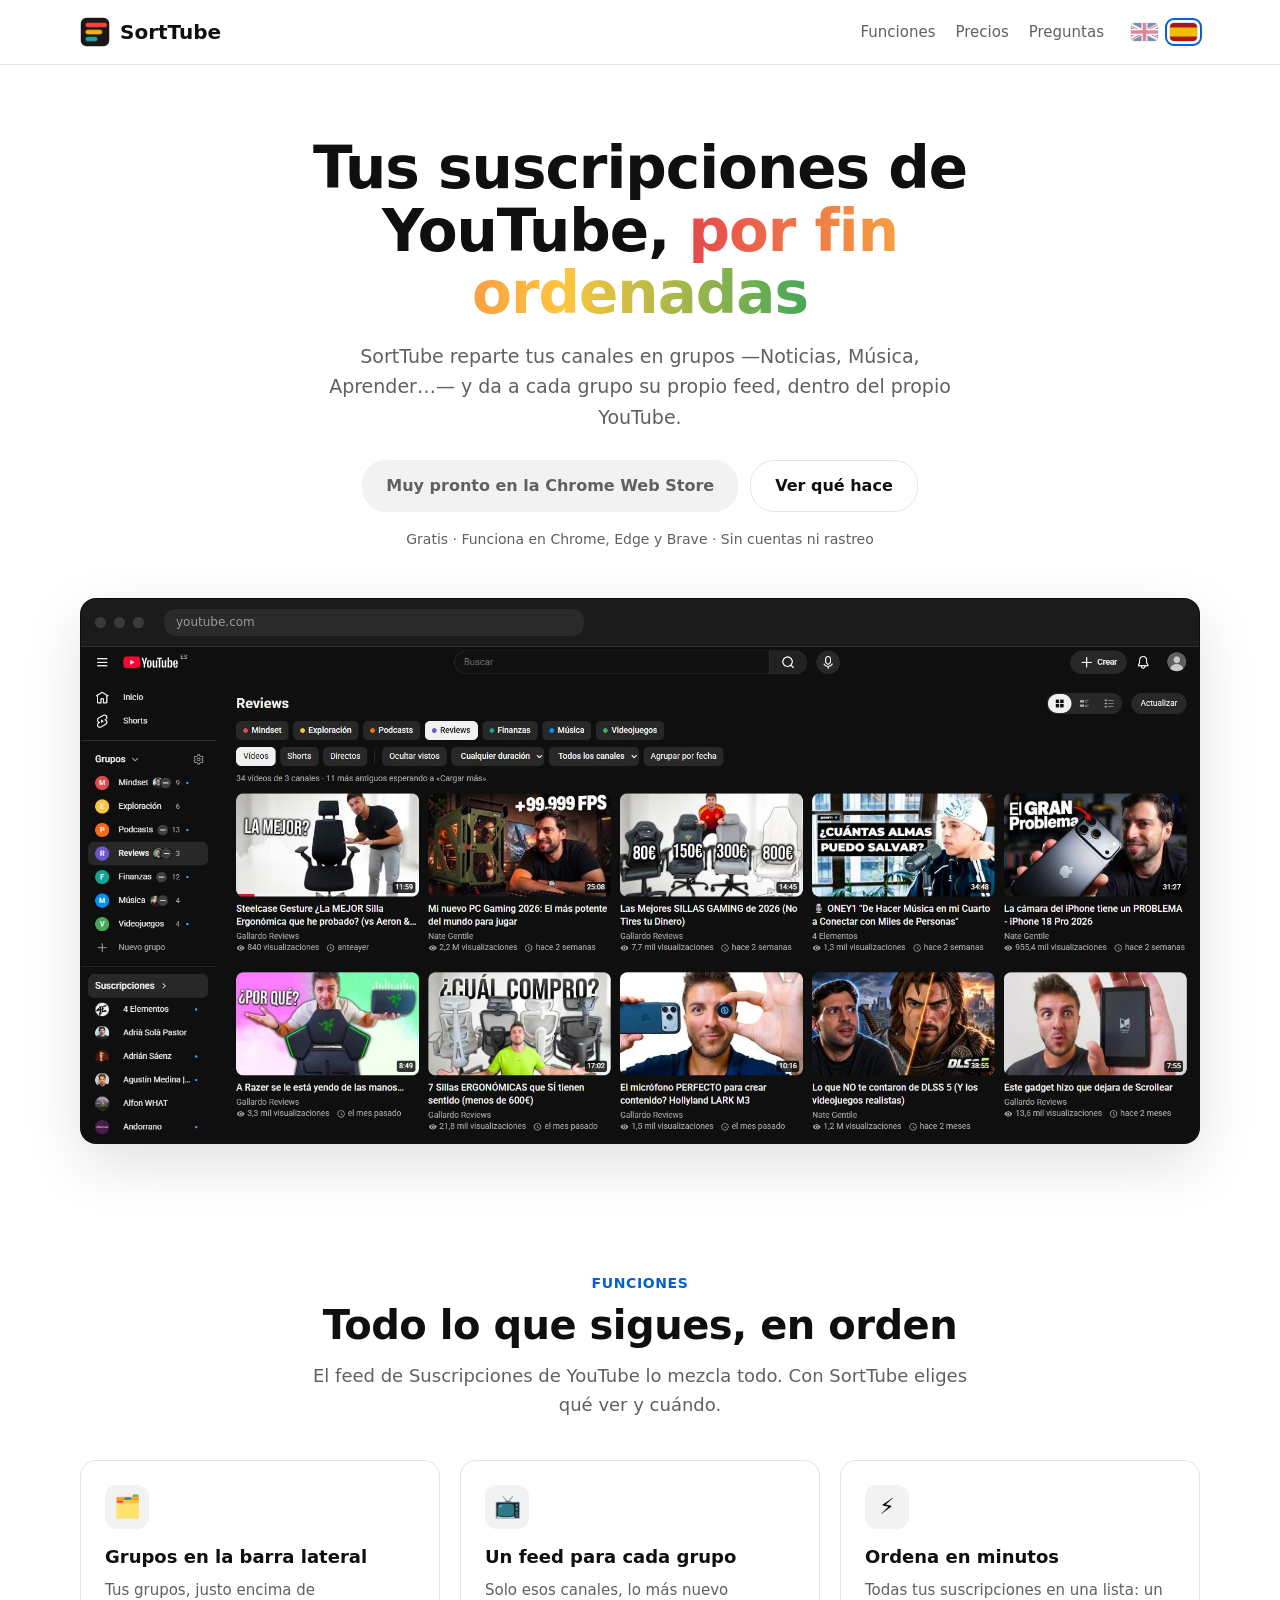
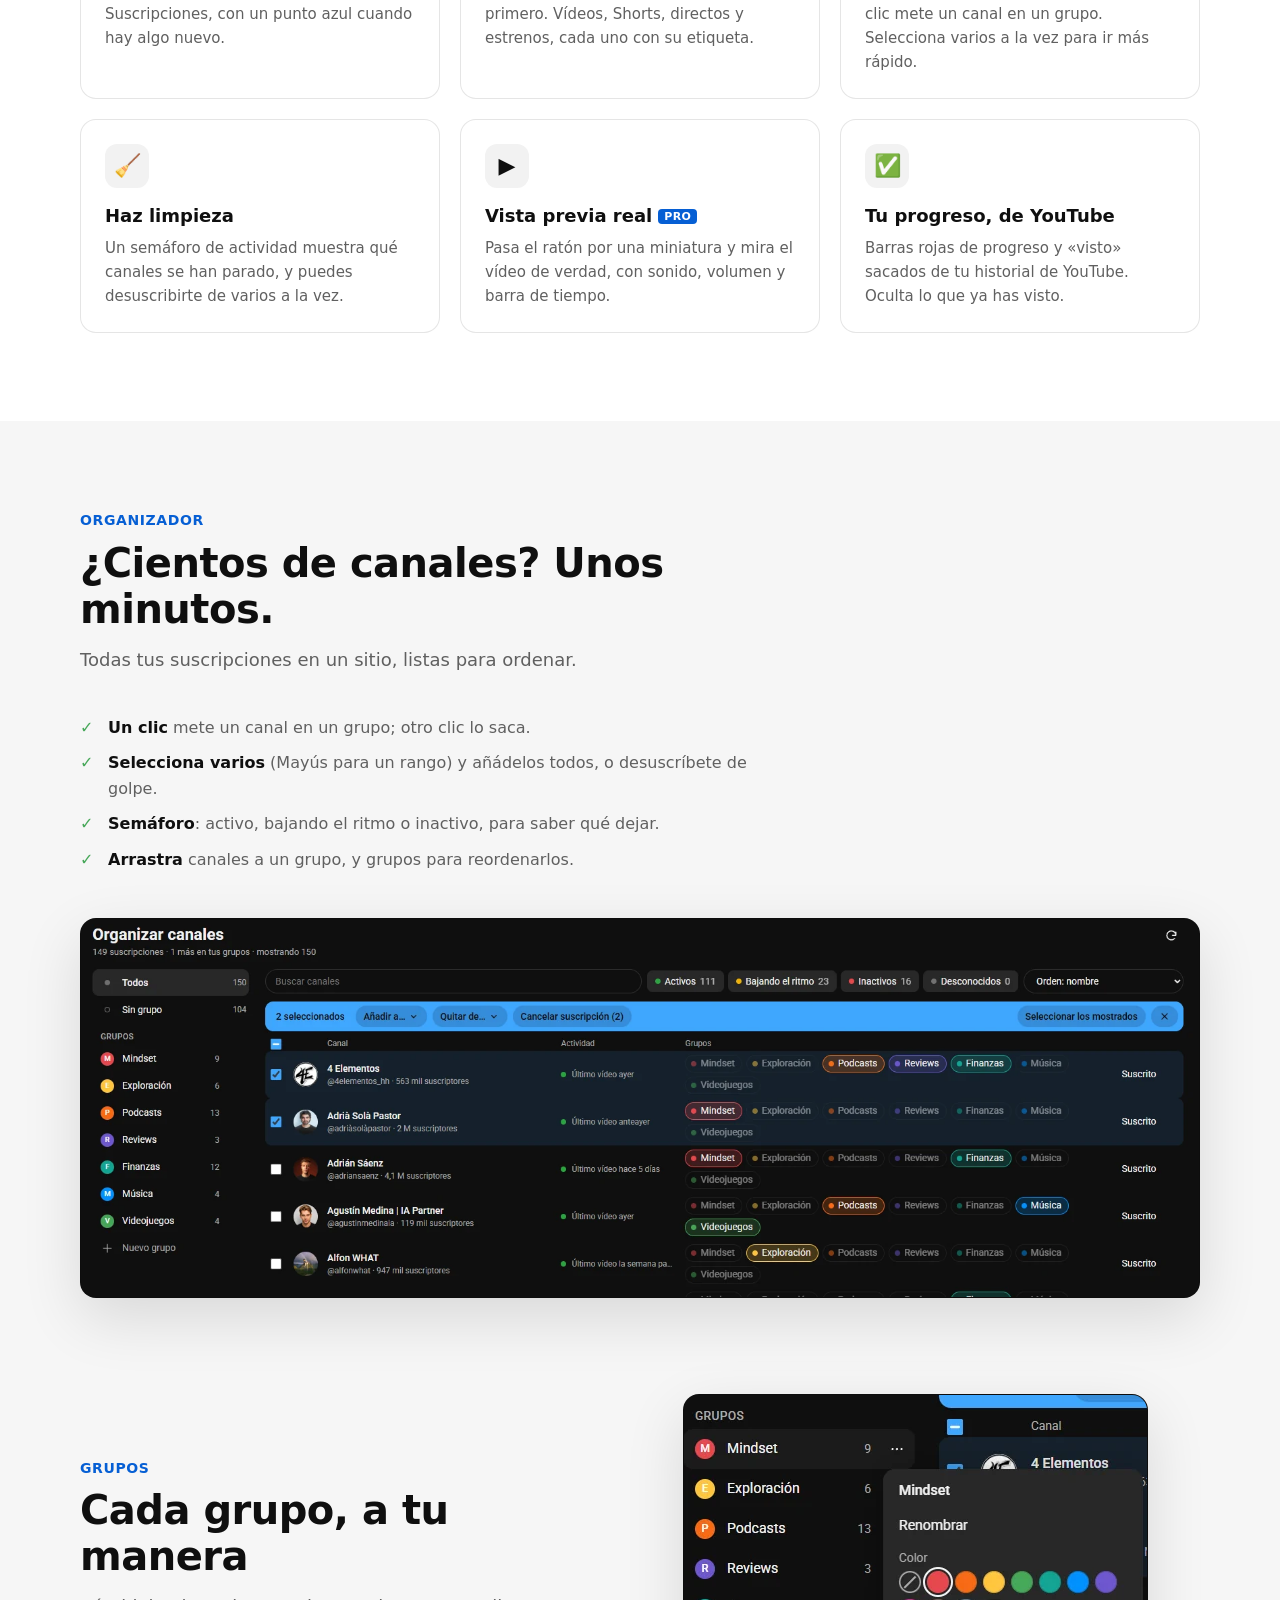
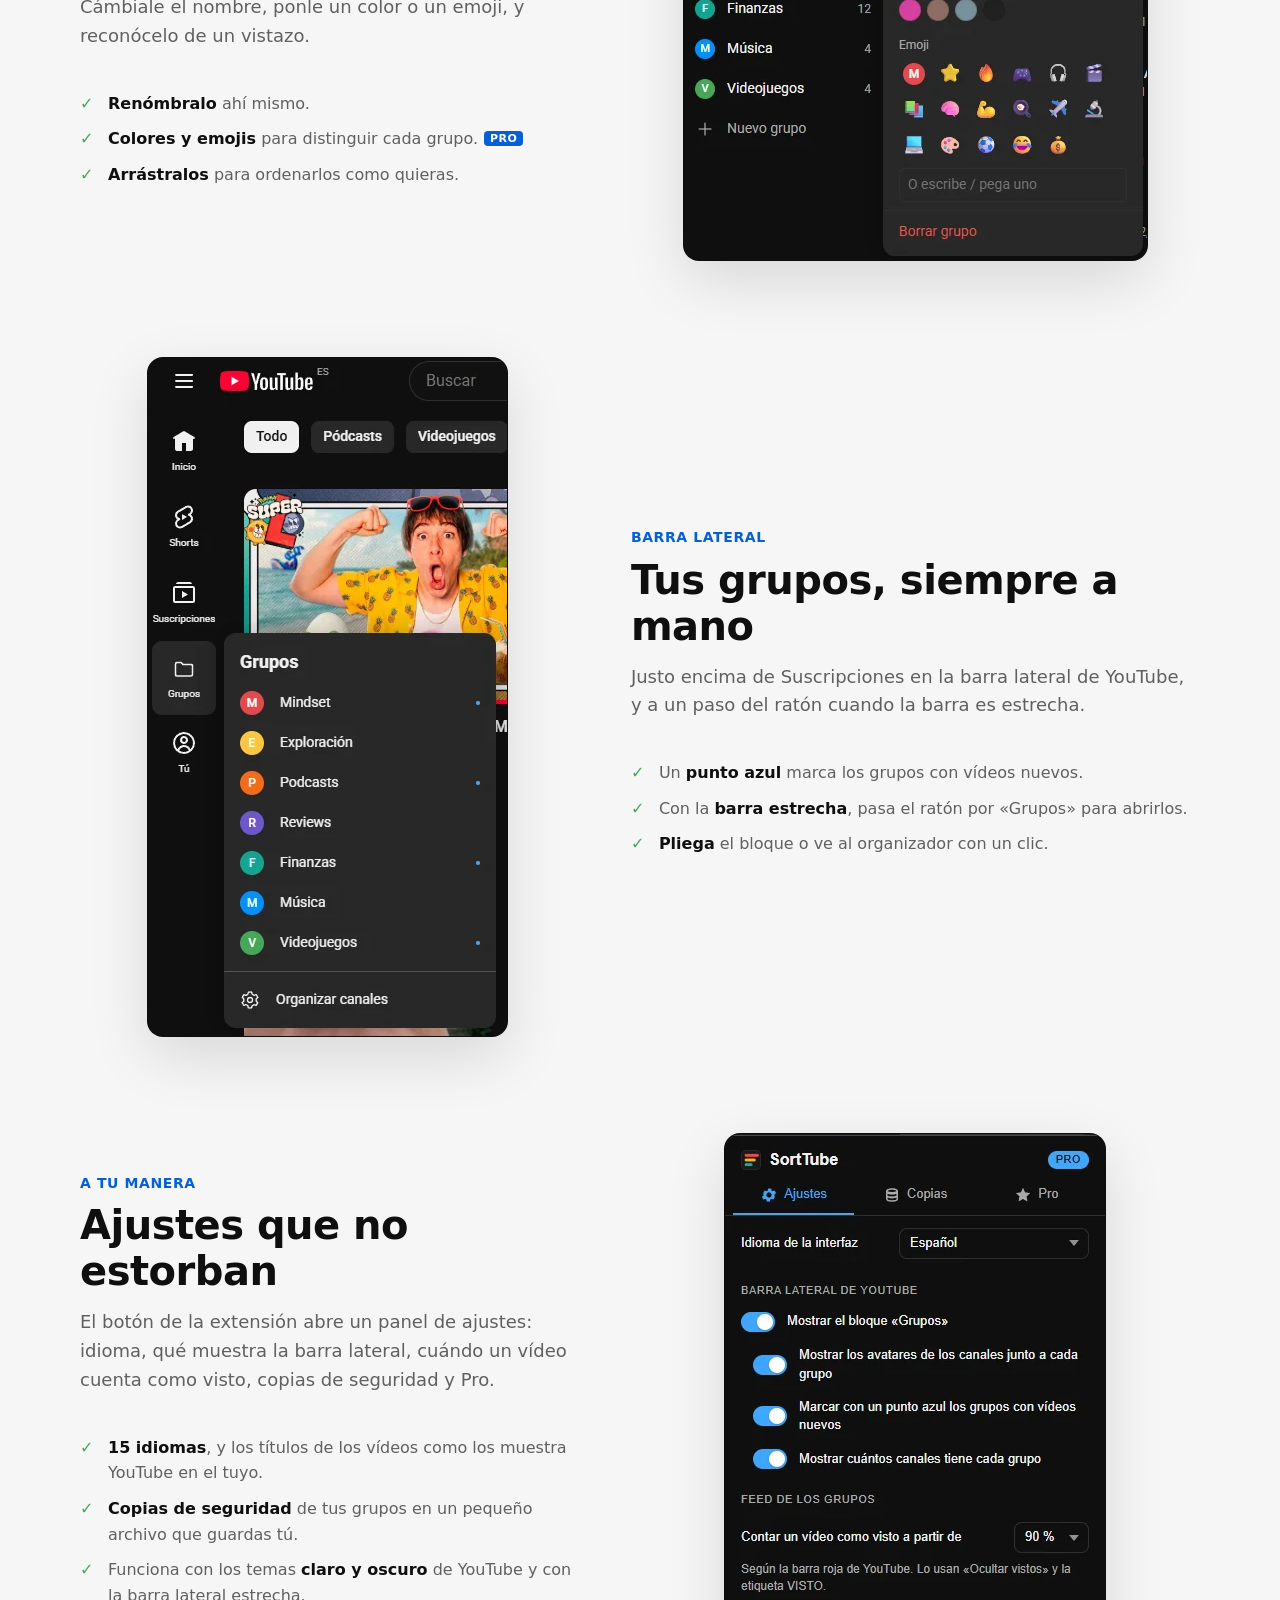
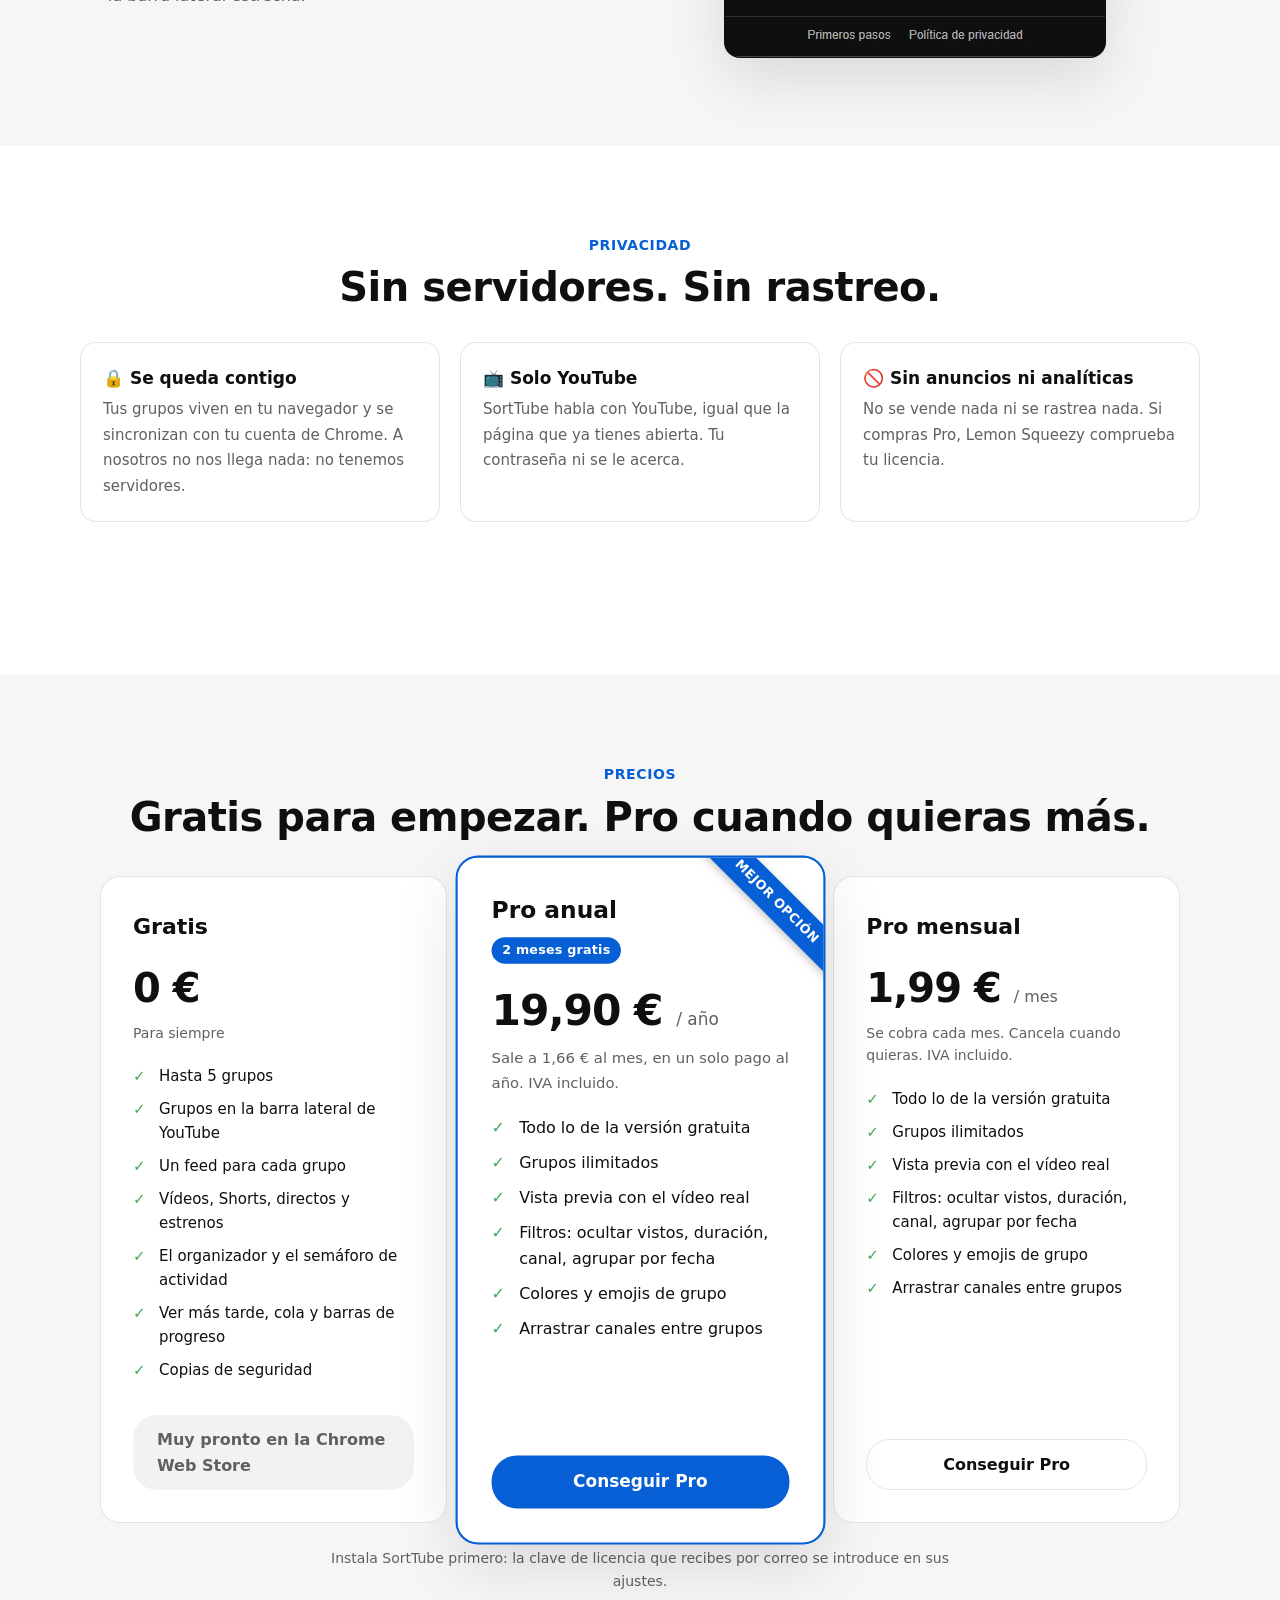
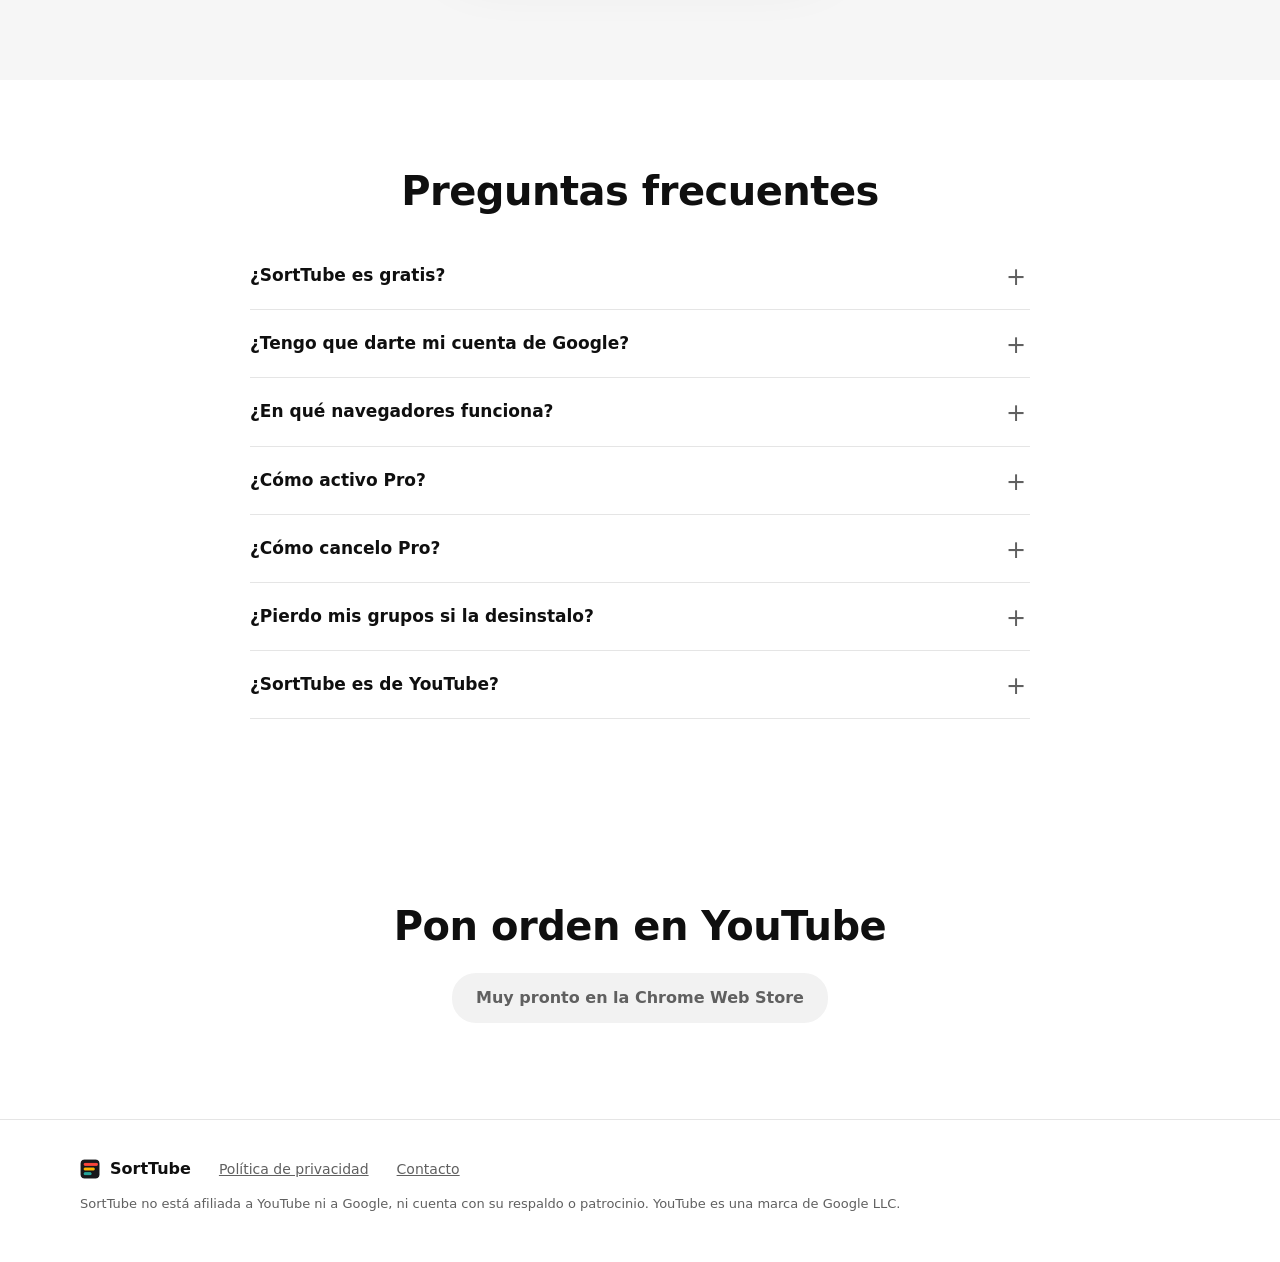
==== es/index.html @ 404946f7 "Add files via upload" ====
<!doctype html>
<html lang="es">
  <head>
    <meta charset="utf-8" />
    <meta name="viewport" content="width=device-width, initial-scale=1" />
    <title>SortTube — Organiza tus suscripciones de YouTube en grupos</title>
    <meta name="description" content="SortTube ordena tus suscripciones de YouTube en grupos (Noticias, Música, Aprender…) y da a cada grupo su propio feed, dentro del propio YouTube. Gratis, sin cuentas y sin rastreo." />
    <meta property="og:title" content="SortTube — Organiza tus suscripciones de YouTube en grupos" />
    <meta property="og:description" content="SortTube ordena tus suscripciones de YouTube en grupos (Noticias, Música, Aprender…) y da a cada grupo su propio feed, dentro del propio YouTube. Gratis, sin cuentas y sin rastreo." />
    <meta property="og:type" content="website" />
    <link rel="icon" href="../assets/icon-32.png" />
    <link rel="stylesheet" href="../assets/style.css" />
    <script>document.documentElement.classList.add("js");</script>
  </head>
  <body>
    <header class="top">
      <div class="wrap">
        <a class="brand" href="./"><img src="../assets/icon-128.png" alt="" width="30" height="30" /> SortTube</a>
        <nav>
          <a class="hide-sm" href="#features">Funciones</a>
          <a href="#pricing">Precios</a>
          <a class="hide-sm" href="#faq">Preguntas</a>
        </nav>
        <div class="langs">
          <a href="../" hreflang="en" lang="en" data-lang-choice="en" title="English" aria-label="English"><svg viewBox="0 0 60 30" preserveAspectRatio="xMidYMid slice" aria-hidden="true"><clipPath id="flag-uk"><path d="M30,15h30v15zv15h-30zh-30v-15zv-15h30z"/></clipPath><rect width="60" height="30" fill="#012169"/><path d="M0,0L60,30M60,0L0,30" stroke="#fff" stroke-width="6"/><path d="M0,0L60,30M60,0L0,30" clip-path="url(#flag-uk)" stroke="#c8102e" stroke-width="4"/><path d="M30,0v30M0,15h60" stroke="#fff" stroke-width="10"/><path d="M30,0v30M0,15h60" stroke="#c8102e" stroke-width="6"/></svg></a>
          <a href="./" hreflang="es" lang="es" data-lang-choice="es" title="Español" aria-label="Español" aria-current="page"><svg viewBox="0 0 3 2" aria-hidden="true"><rect width="3" height="2" fill="#aa151b"/><rect y="0.5" width="3" height="1" fill="#f1bf00"/></svg></a>
        </div>
      </div>
    </header>

    <main>
      <div class="hero">
        <div class="wrap">
          <h1>Tus suscripciones de YouTube, <em>por fin ordenadas</em></h1>
          <p class="lead">SortTube reparte tus canales en grupos —Noticias, Música, Aprender…— y da a cada grupo su propio feed, dentro del propio YouTube.</p>
          <div class="actions">
            <span class="btn soon">Muy pronto en la Chrome Web Store</span>
            <a class="btn ghost" href="#features">Ver qué hace</a>
          </div>
          <p class="small">Gratis · Funciona en Chrome, Edge y Brave · Sin cuentas ni rastreo</p>

          <figure class="shot shot-hero">
            <div class="shot-bar" aria-hidden="true"><i></i><i></i><i></i><span>youtube.com</span></div>
            <img src="../assets/shot-feed-es.webp" width="1902" height="843" alt="YouTube con SortTube: el bloque Grupos en la barra lateral y el feed de un grupo" />
          </figure>
        </div>
      </div>

      <section id="features">
        <div class="wrap">
          <div class="center">
            <p class="kicker">Funciones</p>
            <h2>Todo lo que sigues, en orden</h2>
            <p class="section-lead">El feed de Suscripciones de YouTube lo mezcla todo. Con SortTube eliges qué ver y cuándo.</p>
          </div>
          <div class="features">
            <div class="feature"><div class="ico">🗂️</div><h3>Grupos en la barra lateral</h3><p>Tus grupos, justo encima de Suscripciones, con un punto azul cuando hay algo nuevo.</p></div>
            <div class="feature"><div class="ico">📺</div><h3>Un feed para cada grupo</h3><p>Solo esos canales, lo más nuevo primero. Vídeos, Shorts, directos y estrenos, cada uno con su etiqueta.</p></div>
            <div class="feature"><div class="ico">⚡</div><h3>Ordena en minutos</h3><p>Todas tus suscripciones en una lista: un clic mete un canal en un grupo. Selecciona varios a la vez para ir más rápido.</p></div>
            <div class="feature"><div class="ico">🧹</div><h3>Haz limpieza</h3><p>Un semáforo de actividad muestra qué canales se han parado, y puedes desuscribirte de varios a la vez.</p></div>
            <div class="feature"><div class="ico">▶️</div><h3>Vista previa real<span class="tag-pro">PRO</span></h3><p>Pasa el ratón por una miniatura y mira el vídeo de verdad, con sonido, volumen y barra de tiempo.</p></div>
            <div class="feature"><div class="ico">✅</div><h3>Tu progreso, de YouTube</h3><p>Barras rojas de progreso y «visto» sacados de tu historial de YouTube. Oculta lo que ya has visto.</p></div>
          </div>
        </div>
      </section>

      <section class="soft">
        <div class="wrap">
          <div class="row stack">
            <div>
              <p class="kicker">Organizador</p>
              <h2>¿Cientos de canales? Unos minutos.</h2>
              <p class="section-lead">Todas tus suscripciones en un sitio, listas para ordenar.</p>
              <ul><li><strong>Un clic</strong> mete un canal en un grupo; otro clic lo saca.</li><li><strong>Selecciona varios</strong> (Mayús para un rango) y añádelos todos, o desuscríbete de golpe.</li><li><strong>Semáforo</strong>: activo, bajando el ritmo o inactivo, para saber qué dejar.</li><li><strong>Arrastra</strong> canales a un grupo, y grupos para reordenarlos.</li></ul>
            </div>
            <figure class="shot shot-wide">
              <img src="../assets/shot-organizer-es.webp" width="1657" height="559" alt="El organizador de SortTube: todas las suscripciones con sus grupos y su actividad" loading="lazy" />
            </figure>
          </div>

          <div class="row">
            <div>
              <p class="kicker">Grupos</p>
              <h2>Cada grupo, a tu manera</h2>
              <p class="section-lead">Cámbiale el nombre, ponle un color o un emoji, y reconócelo de un vistazo.</p>
              <ul><li><strong>Renómbralo</strong> ahí mismo.</li><li><strong>Colores y emojis</strong> para distinguir cada grupo.<span class="tag-pro">PRO</span></li><li><strong>Arrástralos</strong> para ordenarlos como quieras.</li></ul>
            </div>
            <figure class="shot shot-small">
              <img src="../assets/shot-edit_group-es.webp" width="463" height="465" alt="El menú de un grupo: renombrar, color, emoji y borrar" loading="lazy" />
            </figure>
          </div>

          <div class="row flip">
            <div>
              <p class="kicker">Barra lateral</p>
              <h2>Tus grupos, siempre a mano</h2>
              <p class="section-lead">Justo encima de Suscripciones en la barra lateral de YouTube, y a un paso del ratón cuando la barra es estrecha.</p>
              <ul><li>Un <strong>punto azul</strong> marca los grupos con vídeos nuevos.</li><li>Con la <strong>barra estrecha</strong>, pasa el ratón por «Grupos» para abrirlos.</li><li><strong>Pliega</strong> el bloque o ve al organizador con un clic.</li></ul>
            </div>
            <figure class="shot shot-small">
              <img src="../assets/shot-miniguide-es.webp" width="359" height="678" alt="La barra lateral estrecha de YouTube con el menú Grupos abierto" loading="lazy" />
            </figure>
          </div>

          <div class="row">
            <div>
              <p class="kicker">A tu manera</p>
              <h2>Ajustes que no estorban</h2>
              <p class="section-lead">El botón de la extensión abre un panel de ajustes: idioma, qué muestra la barra lateral, cuándo un vídeo cuenta como visto, copias de seguridad y Pro.</p>
              <ul><li><strong>15 idiomas</strong>, y los títulos de los vídeos como los muestra YouTube en el tuyo.</li><li><strong>Copias de seguridad</strong> de tus grupos en un pequeño archivo que guardas tú.</li><li>Funciona con los temas <strong>claro y oscuro</strong> de YouTube y con la barra lateral estrecha.</li></ul>
            </div>
            <figure class="shot shot-small">
              <img src="../assets/shot-popup-es.webp" width="380" height="523" alt="El popup de ajustes de SortTube" loading="lazy" />
            </figure>
          </div>
        </div>
      </section>

      <section>
        <div class="wrap">
          <div class="center">
            <p class="kicker">Privacidad</p>
            <h2>Sin servidores. Sin rastreo.</h2>
          </div>
          <div class="privacy-band" style="margin-top:32px">
            <div><b>🔒 Se queda contigo</b><span>Tus grupos viven en tu navegador y se sincronizan con tu cuenta de Chrome. A nosotros no nos llega nada: no tenemos servidores.</span></div>
            <div><b>📺 Solo YouTube</b><span>SortTube habla con YouTube, igual que la página que ya tienes abierta. Tu contraseña ni se le acerca.</span></div>
            <div><b>🚫 Sin anuncios ni analíticas</b><span>No se vende nada ni se rastrea nada. Si compras Pro, Lemon Squeezy comprueba tu licencia.</span></div>
          </div>
          <p class="center" style="margin-top:24px"><a href="../privacy/#es">Leer la política de privacidad</a></p>
        </div>
      </section>

      <section id="pricing" class="soft">
        <div class="wrap center">
          <p class="kicker">Precios</p>
          <h2>Gratis para empezar. Pro cuando quieras más.</h2>
          <div class="plans" style="margin-top:36px">
            <div class="plan">
              <h3>Gratis</h3>
              <div class="price">0 €</div>
              <p class="note">Para siempre</p>
              <ul><li>Hasta 5 grupos</li><li>Grupos en la barra lateral de YouTube</li><li>Un feed para cada grupo</li><li>Vídeos, Shorts, directos y estrenos</li><li>El organizador y el semáforo de actividad</li><li>Ver más tarde, cola y barras de progreso</li><li>Copias de seguridad</li></ul>
              <span class="btn soon">Muy pronto en la Chrome Web Store</span>
            </div>
            <div class="plan pro">
              <span class="ribbon">Mejor opción</span>
              <h3>Pro anual <span class="badge">2 meses gratis</span></h3>
              <div class="price">19,90 € <small>/ año</small></div>
              <p class="note">Sale a 1,66 € al mes, en un solo pago al año. IVA incluido.</p>
              <ul><li>Todo lo de la versión gratuita</li><li>Grupos ilimitados</li><li>Vista previa con el vídeo real</li><li>Filtros: ocultar vistos, duración, canal, agrupar por fecha</li><li>Colores y emojis de grupo</li><li>Arrastrar canales entre grupos</li></ul>
              <a class="btn primary" href="https://sorttube.lemonsqueezy.com/checkout/buy/bdb3d7be-37f2-46bf-bc23-933b9845b94e" target="_blank" rel="noopener">Conseguir Pro</a>
            </div>
            <div class="plan">
              <h3>Pro mensual</h3>
              <div class="price">1,99 € <small>/ mes</small></div>
              <p class="note">Se cobra cada mes. Cancela cuando quieras. IVA incluido.</p>
              <ul><li>Todo lo de la versión gratuita</li><li>Grupos ilimitados</li><li>Vista previa con el vídeo real</li><li>Filtros: ocultar vistos, duración, canal, agrupar por fecha</li><li>Colores y emojis de grupo</li><li>Arrastrar canales entre grupos</li></ul>
              <a class="btn ghost" href="https://sorttube.lemonsqueezy.com/checkout/buy/bdb3d7be-37f2-46bf-bc23-933b9845b94e" target="_blank" rel="noopener">Conseguir Pro</a>
            </div>
          </div>
          <p class="plans-after">Instala SortTube primero: la clave de licencia que recibes por correo se introduce en sus ajustes.</p>
        </div>
      </section>

      <section id="faq">
        <div class="wrap">
          <h2 class="center">Preguntas frecuentes</h2>
          <div class="faq" style="margin-top:28px">
            <details><summary>¿SortTube es gratis?</summary><p>Sí. La versión gratuita tiene todo lo necesario para ordenar y ver hasta 5 grupos. Pro es opcional.</p></details>
            <details><summary>¿Tengo que darte mi cuenta de Google?</summary><p>No. SortTube usa YouTube en tu propio navegador, con la sesión que ya tienes. Nunca ve tu contraseña y no tiene servidores propios.</p></details>
            <details><summary>¿En qué navegadores funciona?</summary><p>En Chrome y en los navegadores que instalan extensiones de la Chrome Web Store: Edge, Brave, Opera, Vivaldi…</p></details>
            <details><summary>¿Cómo activo Pro?</summary><p>Tras la compra recibes una clave de licencia por correo. Abre los ajustes de SortTube (su botón en la barra del navegador) → Pro → introduce la clave.</p></details>
            <details><summary>¿Cómo cancelo Pro?</summary><p>Desde el enlace de tu correo de compra, cuando quieras. Pro sigue activo hasta el final del periodo pagado y tus grupos se conservan.</p></details>
            <details><summary>¿Pierdo mis grupos si la desinstalo?</summary><p>Descarga antes una copia de seguridad (ajustes de SortTube → Copias) e impórtala después. Con la sincronización de Chrome, además, vuelven solos en tus otros ordenadores.</p></details>
            <details><summary>¿SortTube es de YouTube?</summary><p>No. SortTube es una extensión independiente, sin relación con YouTube ni con Google.</p></details>
          </div>
        </div>
      </section>

      <div class="final">
        <div class="wrap">
          <h2>Pon orden en YouTube</h2>
          <span class="btn soon">Muy pronto en la Chrome Web Store</span>
        </div>
      </div>
    </main>

    <footer>
      <div class="wrap">
        <a class="brand" href="./" style="font-size:16px"><img src="../assets/icon-32.png" alt="" width="20" height="20" /> SortTube</a>
        <a href="../privacy/#es">Política de privacidad</a>
        <a href="mailto:[CORREO DE CONTACTO]">Contacto</a>
        <span class="fine">SortTube no está afiliada a YouTube ni a Google, ni cuenta con su respaldo o patrocinio. YouTube es una marca de Google LLC.</span>
      </div>
    </footer>

    <script>
      // Remember a language chosen by hand, so the automatic choice on the
      // English page does not undo it.
      document.querySelectorAll("[data-lang-choice]").forEach(function (a) {
        a.addEventListener("click", function () {
          try { localStorage.setItem("sorttube-site-lang", a.dataset.langChoice); } catch (e) {}
        });
      });
      // Sections fade in as they come into view (style.css, "Appear on
      // scroll"); siblings one after another.
      (function () {
        var sel = ".hero h1, .hero .lead, .hero .actions, .hero .small, .shot-hero, section .center > *, " +
          ".feature, .row > *, .privacy-band > div, .plan, .plans-after, .faq details, .final .wrap > *";
        var items = document.querySelectorAll(sel);
        items.forEach(function (el) {
          var i = 0;
          for (var s = el.previousElementSibling; s; s = s.previousElementSibling) if (s.matches(sel)) i++;
          el.style.setProperty("--d", Math.min(i, 5) * 0.08 + "s");
        });
        if (!("IntersectionObserver" in window)) {
          items.forEach(function (el) { el.classList.add("in"); });
          return;
        }
        var io = new IntersectionObserver(function (entries) {
          entries.forEach(function (e) {
            if (e.isIntersecting) {
              e.target.classList.add("in");
              io.unobserve(e.target);
            }
          });
        }, { rootMargin: "0px 0px -8% 0px", threshold: 0.12 });
        items.forEach(function (el) { io.observe(el); });
      })();
      // The header gets a shadow once the page is scrolled.
      (function () {
        var top = document.querySelector(".top");
        var update = function () { top.classList.toggle("scrolled", window.scrollY > 8); };
        window.addEventListener("scroll", update, { passive: true });
        update();
      })();
    </script>
  </body>
</html>
---- assets/style.css ----
/* SortTube website. Dark by default (like YouTube at night); light when
   the system asks for it. Screenshots: promo/shots/ (see tools/make_site.py). */

:root {
  --bg: #0f0f0f;
  --bg-soft: #181818;
  --panel: #212121;
  --panel-2: #2a2a2a;
  --fg: #f1f1f1;
  --muted: #aaaaaa;
  --line: rgba(255, 255, 255, 0.12);
  --accent: #3ea6ff;
  --accent-fg: #0f0f0f;
  --red: #ff3d3d;
  --brand-1: #e5484d;
  --brand-2: #ffc53d;
  --brand-3: #46a758;
  --radius: 16px;
  --shadow: 0 20px 60px rgba(0, 0, 0, 0.45);
  color-scheme: dark;
}

@media (prefers-color-scheme: light) {
  :root {
    --bg: #ffffff;
    --bg-soft: #f6f6f6;
    --panel: #ffffff;
    --panel-2: #f2f2f2;
    --fg: #0f0f0f;
    --muted: #606060;
    --line: rgba(0, 0, 0, 0.1);
    --accent: #065fd4;
    --accent-fg: #ffffff;
    --shadow: 0 20px 60px rgba(0, 0, 0, 0.12);
    color-scheme: light;
  }
}

* {
  box-sizing: border-box;
}

html {
  scroll-behavior: smooth;
}

body {
  margin: 0;
  background: var(--bg);
  color: var(--fg);
  font: 16px/1.6 "Roboto", system-ui, -apple-system, "Segoe UI", Arial, sans-serif;
  -webkit-font-smoothing: antialiased;
}

a {
  color: var(--accent);
}

img {
  max-width: 100%;
}

.wrap {
  width: min(1120px, 100% - 32px);
  margin: 0 auto;
}

/* ---------------------------------------------------------------- header */

.top {
  position: sticky;
  top: 0;
  z-index: 10;
  border-bottom: 1px solid var(--line);
  background: color-mix(in srgb, var(--bg) 85%, transparent);
  backdrop-filter: blur(12px);
}

.top {
  transition: box-shadow 0.25s;
}

.top.scrolled {
  box-shadow: 0 6px 24px rgba(0, 0, 0, 0.25);
}

.top .wrap {
  display: flex;
  align-items: center;
  gap: 24px;
  height: 64px;
}

.brand {
  display: flex;
  align-items: center;
  gap: 10px;
  color: var(--fg);
  font-size: 20px;
  font-weight: 700;
  text-decoration: none;
}

.brand img {
  border-radius: 22%;
}

.top nav {
  display: flex;
  gap: 20px;
  margin-left: auto;
}

.top nav a {
  color: var(--muted);
  font-size: 15px;
  text-decoration: none;
}

.top nav a:hover {
  color: var(--fg);
}

.langs {
  display: flex;
  gap: 6px;
}

.langs a {
  display: block;
  padding: 3px;
  border-radius: 7px;
  opacity: 0.5;
  transition: opacity 0.15s;
}

.langs a:hover,
.langs a:focus-visible {
  opacity: 1;
}

.langs a[aria-current] {
  opacity: 1;
  box-shadow: 0 0 0 2px var(--accent);
}

.langs svg {
  display: block;
  width: 27px;
  height: 18px;
  border-radius: 4px;
  box-shadow: 0 0 0 1px var(--line);
}

/* --------------------------------------------------------------- buttons */

.btn {
  display: inline-flex;
  align-items: center;
  gap: 10px;
  padding: 12px 24px;
  border-radius: 24px;
  font-weight: 600;
  text-decoration: none;
  transition: transform 0.12s, filter 0.12s;
}

.btn:hover {
  filter: brightness(1.08);
  transform: translateY(-1px);
}

.btn.primary {
  background: var(--accent);
  color: var(--accent-fg);
}

.btn.ghost {
  border: 1px solid var(--line);
  color: var(--fg);
}

.btn.soon {
  background: var(--panel-2);
  color: var(--muted);
  cursor: default;
  transform: none;
  filter: none;
}

/* ------------------------------------------------------------------ hero */

.hero {
  padding: 72px 0 40px;
  text-align: center;
}

.hero h1 {
  max-width: 820px;
  margin: 0 auto 16px;
  font-size: clamp(34px, 5.5vw, 58px);
  line-height: 1.08;
  letter-spacing: -1px;
}

.hero h1 em {
  font-style: normal;
  background: linear-gradient(90deg, var(--brand-1), var(--brand-2) 55%, var(--brand-3));
  -webkit-background-clip: text;
  background-clip: text;
  color: transparent;
}

.hero .lead {
  max-width: 640px;
  margin: 0 auto 28px;
  color: var(--muted);
  font-size: 19px;
}

.hero .actions {
  display: flex;
  flex-wrap: wrap;
  justify-content: center;
  gap: 12px;
}

.hero .small {
  margin-top: 16px;
  color: var(--muted);
  font-size: 14px;
}

/* ----------------------------------------------------------- screenshots */

.shot {
  overflow: hidden;
  margin: 0;
  border: 1px solid var(--line);
  border-radius: var(--radius);
  background: #0f0f0f;
  box-shadow: var(--shadow);
}

.shot img {
  display: block;
  width: 100%;
  height: auto;
}

.shot-hero {
  margin: 48px auto 0;
}

.shot-bar {
  display: flex;
  align-items: center;
  gap: 8px;
  padding: 10px 14px;
  border-bottom: 1px solid rgba(255, 255, 255, 0.08);
  background: #1b1b1b;
}

.shot-bar i {
  width: 11px;
  height: 11px;
  border-radius: 50%;
  background: #3a3a3a;
}

.shot-bar span {
  flex: 1;
  max-width: 420px;
  margin-left: 12px;
  padding: 4px 12px;
  border-radius: 12px;
  background: #2a2a2a;
  color: #9a9a9a;
  font-size: 12px;
  text-align: left;
}

/* Popups and menus: at most their real size (set by the width attribute). */
.shot-small {
  width: fit-content;
  max-width: 100%;
  margin: 0 auto;
}

.shot-small img {
  width: auto;
  max-width: 100%;
}

/* --------------------------------------------------------------- sections */

section {
  padding: 88px 0;
  scroll-margin-top: 64px; /* the sticky header */
}

section.soft {
  background: var(--bg-soft);
}

.kicker {
  margin: 0 0 8px;
  color: var(--accent);
  font-size: 14px;
  font-weight: 600;
  letter-spacing: 0.6px;
  text-transform: uppercase;
}

h2 {
  margin: 0 0 14px;
  font-size: clamp(28px, 3.6vw, 40px);
  line-height: 1.15;
  letter-spacing: -0.5px;
}

.section-lead {
  max-width: 660px;
  margin: 0 0 40px;
  color: var(--muted);
  font-size: 18px;
}

.center {
  text-align: center;
}

.center .section-lead {
  margin-right: auto;
  margin-left: auto;
}

/* features grid */

.features {
  display: grid;
  grid-template-columns: repeat(3, minmax(0, 1fr));
  gap: 20px;
}

.feature {
  padding: 24px;
  border: 1px solid var(--line);
  border-radius: var(--radius);
  background: var(--panel);
}

.feature .ico {
  display: grid;
  place-items: center;
  width: 44px;
  height: 44px;
  margin-bottom: 14px;
  border-radius: 12px;
  background: var(--panel-2);
  font-size: 22px;
}

.feature h3 {
  margin: 0 0 6px;
  font-size: 18px;
}

.feature p {
  margin: 0;
  color: var(--muted);
  font-size: 15px;
}

.tag-pro {
  margin-left: 6px;
  padding: 1px 6px;
  border-radius: 4px;
  background: var(--accent);
  color: var(--accent-fg);
  font-size: 11px;
  font-weight: 700;
  letter-spacing: 0.4px;
  vertical-align: 2px;
}

/* showcase rows: text + screenshot */

.row {
  display: grid;
  grid-template-columns: minmax(0, 1fr) minmax(0, 1.15fr);
  gap: 56px;
  align-items: center;
}

.row.stack {
  grid-template-columns: minmax(0, 1fr);
  gap: 36px;
}

.row.stack > :first-child {
  max-width: 720px;
}

.row + .row {
  margin-top: 96px;
}

.row.flip > :first-child {
  order: 2;
}

.row ul {
  margin: 18px 0 0;
  padding: 0;
  list-style: none;
}

.row li {
  position: relative;
  margin-bottom: 10px;
  padding-left: 28px;
  color: var(--muted);
}

.row li::before {
  content: "✓";
  position: absolute;
  left: 0;
  color: var(--brand-3);
  font-weight: 700;
}

.row li strong {
  color: var(--fg);
}

/* ---------------------------------------------------------- privacy band */

.privacy-band {
  display: grid;
  grid-template-columns: repeat(3, minmax(0, 1fr));
  gap: 20px;
}

.privacy-band div {
  padding: 22px;
  border-radius: var(--radius);
  background: var(--panel);
  border: 1px solid var(--line);
}

.privacy-band b {
  display: block;
  margin-bottom: 4px;
  font-size: 17px;
}

.privacy-band span {
  color: var(--muted);
  font-size: 15px;
}

/* ---------------------------------------------------------------- pricing */

.plans {
  display: grid;
  grid-template-columns: repeat(3, minmax(0, 1fr));
  gap: 20px;
  max-width: 1080px;
  margin: 0 auto;
}

.plans-after {
  max-width: 620px;
  margin: 24px auto 0;
  color: var(--muted);
  font-size: 14px;
}

.plan {
  display: flex;
  flex-direction: column;
  padding: 32px;
  border: 1px solid var(--line);
  border-radius: 20px;
  background: var(--panel);
  text-align: left;
}

.plan.pro {
  position: relative;
  overflow: hidden;
  border-color: var(--accent);
  box-shadow: 0 0 0 1px var(--accent), var(--shadow);
}

/* Diagonal ribbon across the top right corner. */
.plan .ribbon {
  position: absolute;
  top: 26px;
  right: -46px;
  width: 180px;
  padding: 6px 0;
  background: var(--accent);
  color: var(--accent-fg);
  box-shadow: 0 2px 8px rgba(0, 0, 0, 0.25);
  font-size: 12px;
  font-weight: 700;
  letter-spacing: 0.4px;
  text-align: center;
  text-transform: uppercase;
  transform: rotate(45deg);
}

.plan.pro h3 {
  padding-right: 64px;
}

/* The yearly plan stands out: a bit bigger than the others (side by side). */
.plan.pro {
  z-index: 1;
  scale: 1.06;
}

.plan h3 {
  display: flex;
  flex-wrap: wrap;
  align-items: center;
  gap: 8px 10px;
  margin: 0;
  font-size: 22px;
}

.plan .badge {
  padding: 3px 10px;
  border-radius: 999px;
  background: var(--accent);
  color: var(--accent-fg);
  font-size: 12px;
  font-weight: 700;
  letter-spacing: 0.2px;
}

.plan .price {
  margin: 12px 0 2px;
  font-size: 40px;
  font-weight: 700;
  letter-spacing: -1px;
}

.plan .price small {
  color: var(--muted);
  font-size: 16px;
  font-weight: 500;
  letter-spacing: 0;
}

.plan .note {
  margin: 0 0 20px;
  color: var(--muted);
  font-size: 14px;
}

.plan ul {
  flex: 1;
  margin: 0 0 24px;
  padding: 0;
  list-style: none;
}

.plan li {
  position: relative;
  margin-bottom: 9px;
  padding-left: 26px;
  font-size: 15px;
}

.plan li::before {
  content: "✓";
  position: absolute;
  left: 0;
  color: var(--brand-3);
  font-weight: 700;
}

.plan .btn {
  justify-content: center;
}

/* -------------------------------------------------------------------- FAQ */

.faq {
  max-width: 780px;
  margin: 0 auto;
}

.faq details {
  border-bottom: 1px solid var(--line);
}

.faq summary {
  position: relative;
  padding: 20px 36px 20px 0;
  font-size: 17px;
  font-weight: 600;
  list-style: none;
  cursor: pointer;
}

.faq summary::-webkit-details-marker {
  display: none;
}

.faq summary::after {
  content: "+";
  position: absolute;
  top: 16px;
  right: 4px;
  color: var(--muted);
  font-size: 24px;
  font-weight: 400;
}

.faq details[open] summary::after {
  content: "–";
}

.faq details p {
  margin: -6px 0 20px;
  color: var(--muted);
}

/* --------------------------------------------------------------- final CTA */

.final {
  padding: 96px 0;
  text-align: center;
}

.final h2 {
  margin-bottom: 24px;
}

/* ----------------------------------------------------------------- footer */

footer {
  padding: 36px 0 48px;
  border-top: 1px solid var(--line);
  color: var(--muted);
  font-size: 14px;
}

footer .wrap {
  display: flex;
  flex-wrap: wrap;
  gap: 12px 28px;
  align-items: center;
}

footer a {
  color: var(--muted);
}

footer .fine {
  flex-basis: 100%;
  font-size: 13px;
}

/* -------------------------------------------------------- hover on cards */

.feature,
.privacy-band div,
.plan,
.shot {
  transition: scale 0.25s ease, box-shadow 0.25s ease, border-color 0.25s ease;
}

@media (hover: hover) {
  .feature:hover,
  .privacy-band div:hover,
  .plan:hover {
    scale: 1.03;
    border-color: color-mix(in srgb, var(--accent) 45%, var(--line));
    box-shadow: var(--shadow);
  }

  /* Screenshots: a slight zoom (less for the big ones). */
  .shot:hover {
    scale: 1.02;
    box-shadow: 0 28px 80px rgba(0, 0, 0, 0.5);
  }

  .shot-small:hover {
    scale: 1.04;
  }

  .plan.pro:hover {
    scale: 1.08;
    border-color: var(--accent);
    box-shadow: 0 0 0 1px var(--accent), var(--shadow);
  }
}

/* ------------------------------------------------------- appear on scroll */
/* Only with scripts (the "js" class, set in <head>): the script below the
   page marks each block "in" when it comes into view; --d staggers
   siblings. "translate" and "scale" are separate properties, so the hover
   above keeps working. */

.js :is(.hero h1, .hero .lead, .hero .actions, .hero .small, .shot-hero, section .center > *,
  .feature, .row > *, .privacy-band > div, .plan, .plans-after, .faq details, .final .wrap > *) {
  transition: opacity 0.7s ease var(--d, 0s), translate 0.7s cubic-bezier(0.2, 0.7, 0.2, 1) var(--d, 0s),
    scale 0.25s ease, box-shadow 0.25s ease, border-color 0.25s ease;
}

.js :is(.hero h1, .hero .lead, .hero .actions, .hero .small, .shot-hero, section .center > *,
  .feature, .row > *, .privacy-band > div, .plan, .plans-after, .faq details, .final .wrap > *):not(.in) {
  opacity: 0;
  translate: 0 28px;
}

@media (prefers-reduced-motion: reduce) {
  .js :is(.hero h1, .hero .lead, .hero .actions, .hero .small, .shot-hero, section .center > *,
    .feature, .row > *, .privacy-band > div, .plan, .plans-after, .faq details, .final .wrap > *):not(.in) {
    opacity: 1;
    translate: none;
  }

  * {
    transition: none !important;
  }
}

/* ------------------------------------------------------------- responsive */

@media (max-width: 920px) {
  .features,
  .privacy-band {
    grid-template-columns: repeat(2, minmax(0, 1fr));
  }

  .row,
  .row.flip {
    grid-template-columns: minmax(0, 1fr);
    gap: 32px;
  }

  .row.flip > :first-child {
    order: 0;
  }

  .plans {
    grid-template-columns: minmax(0, 1fr);
    max-width: 480px;
  }

  .plan.pro,
  .plan.pro:hover {
    scale: 1;
  }
}

@media (max-width: 640px) {
  .top nav a.hide-sm {
    display: none;
  }

  .hero {
    padding-top: 48px;
  }

  .features,
  .privacy-band {
    grid-template-columns: minmax(0, 1fr);
  }


  section {
    padding: 64px 0;
  }
}
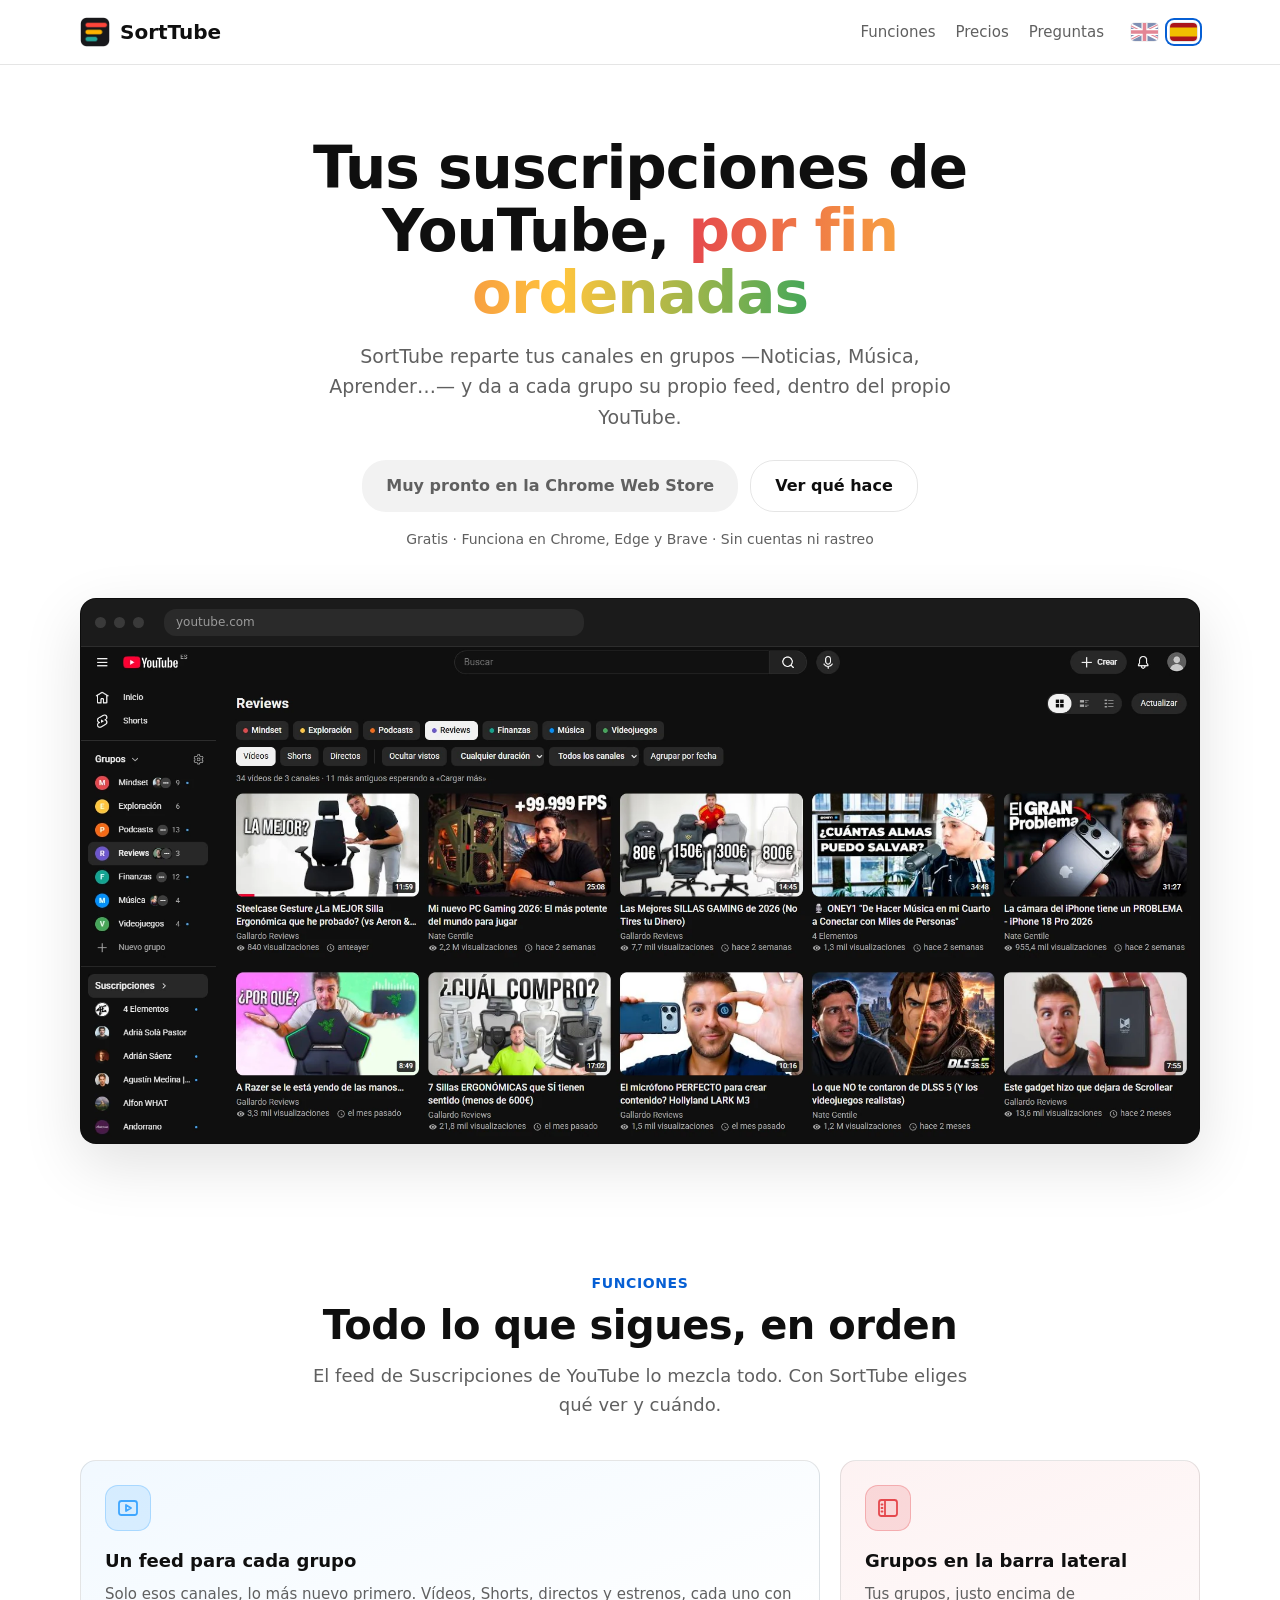
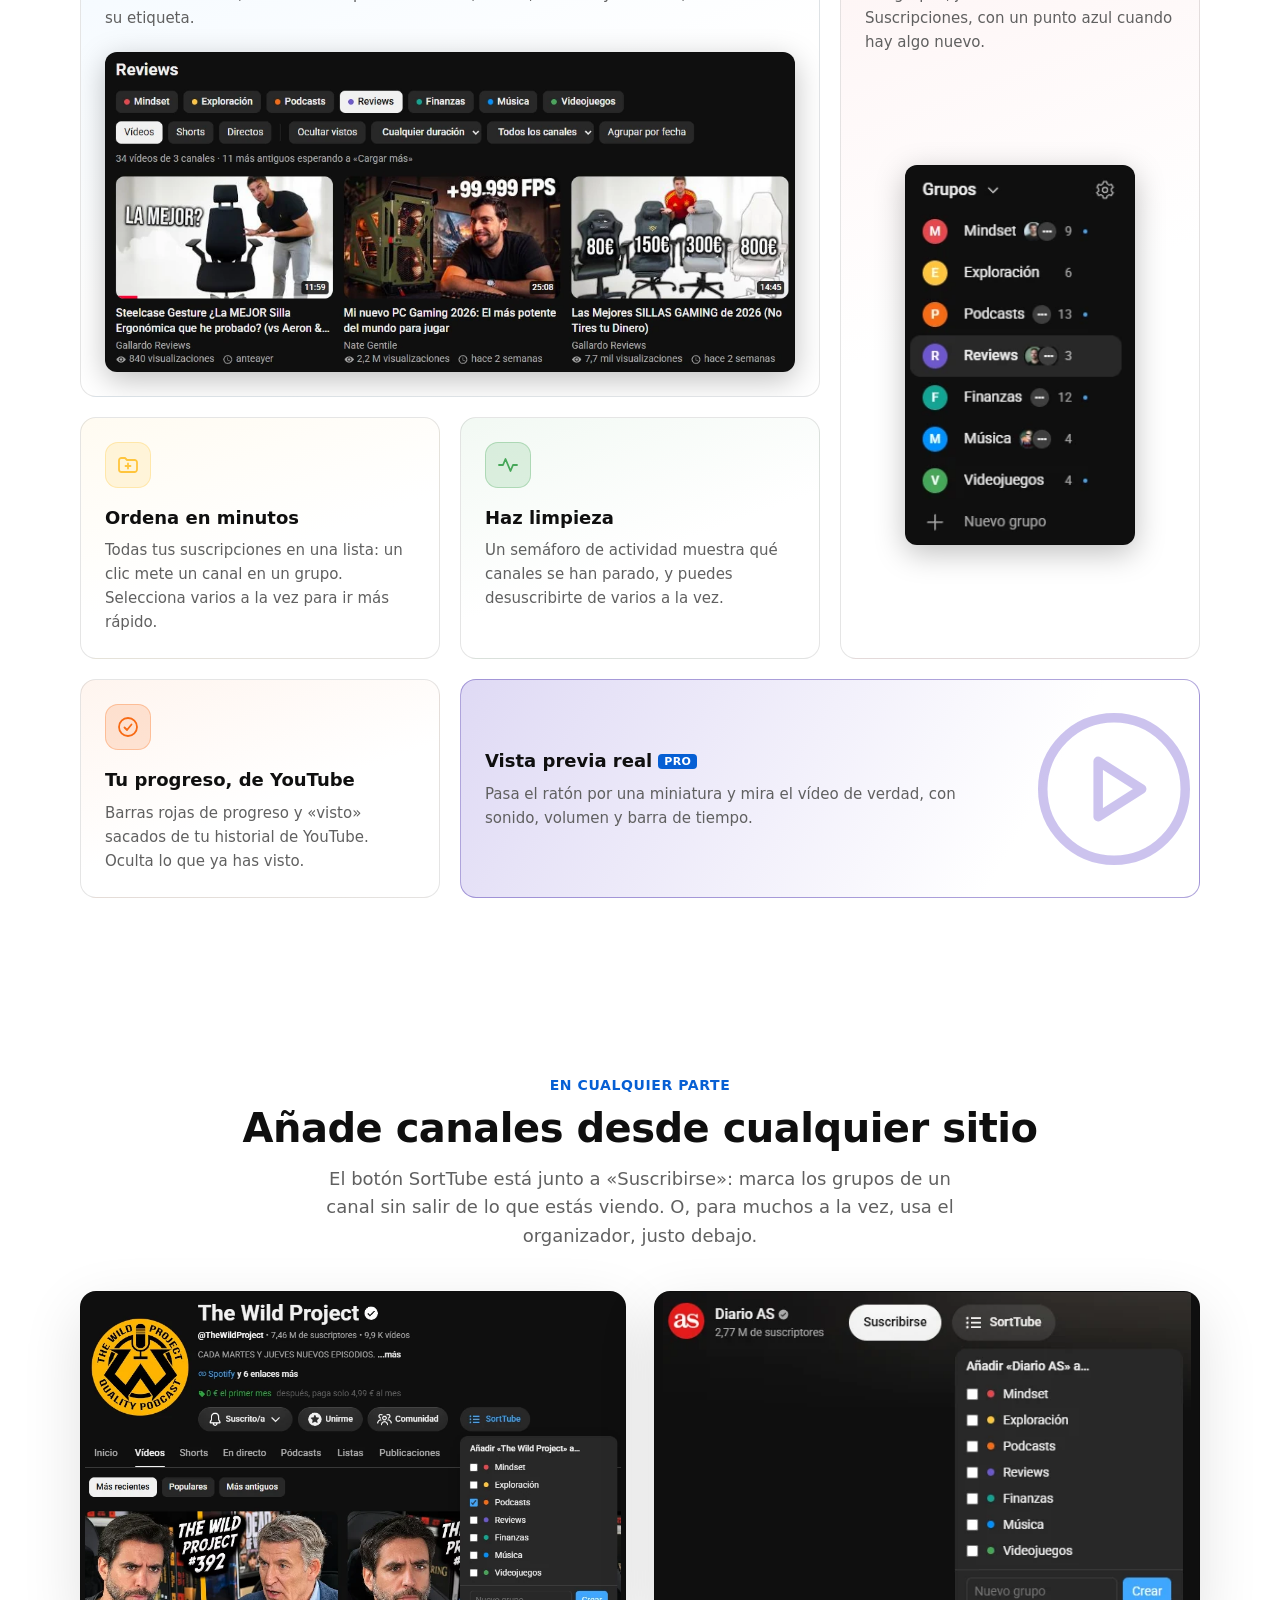
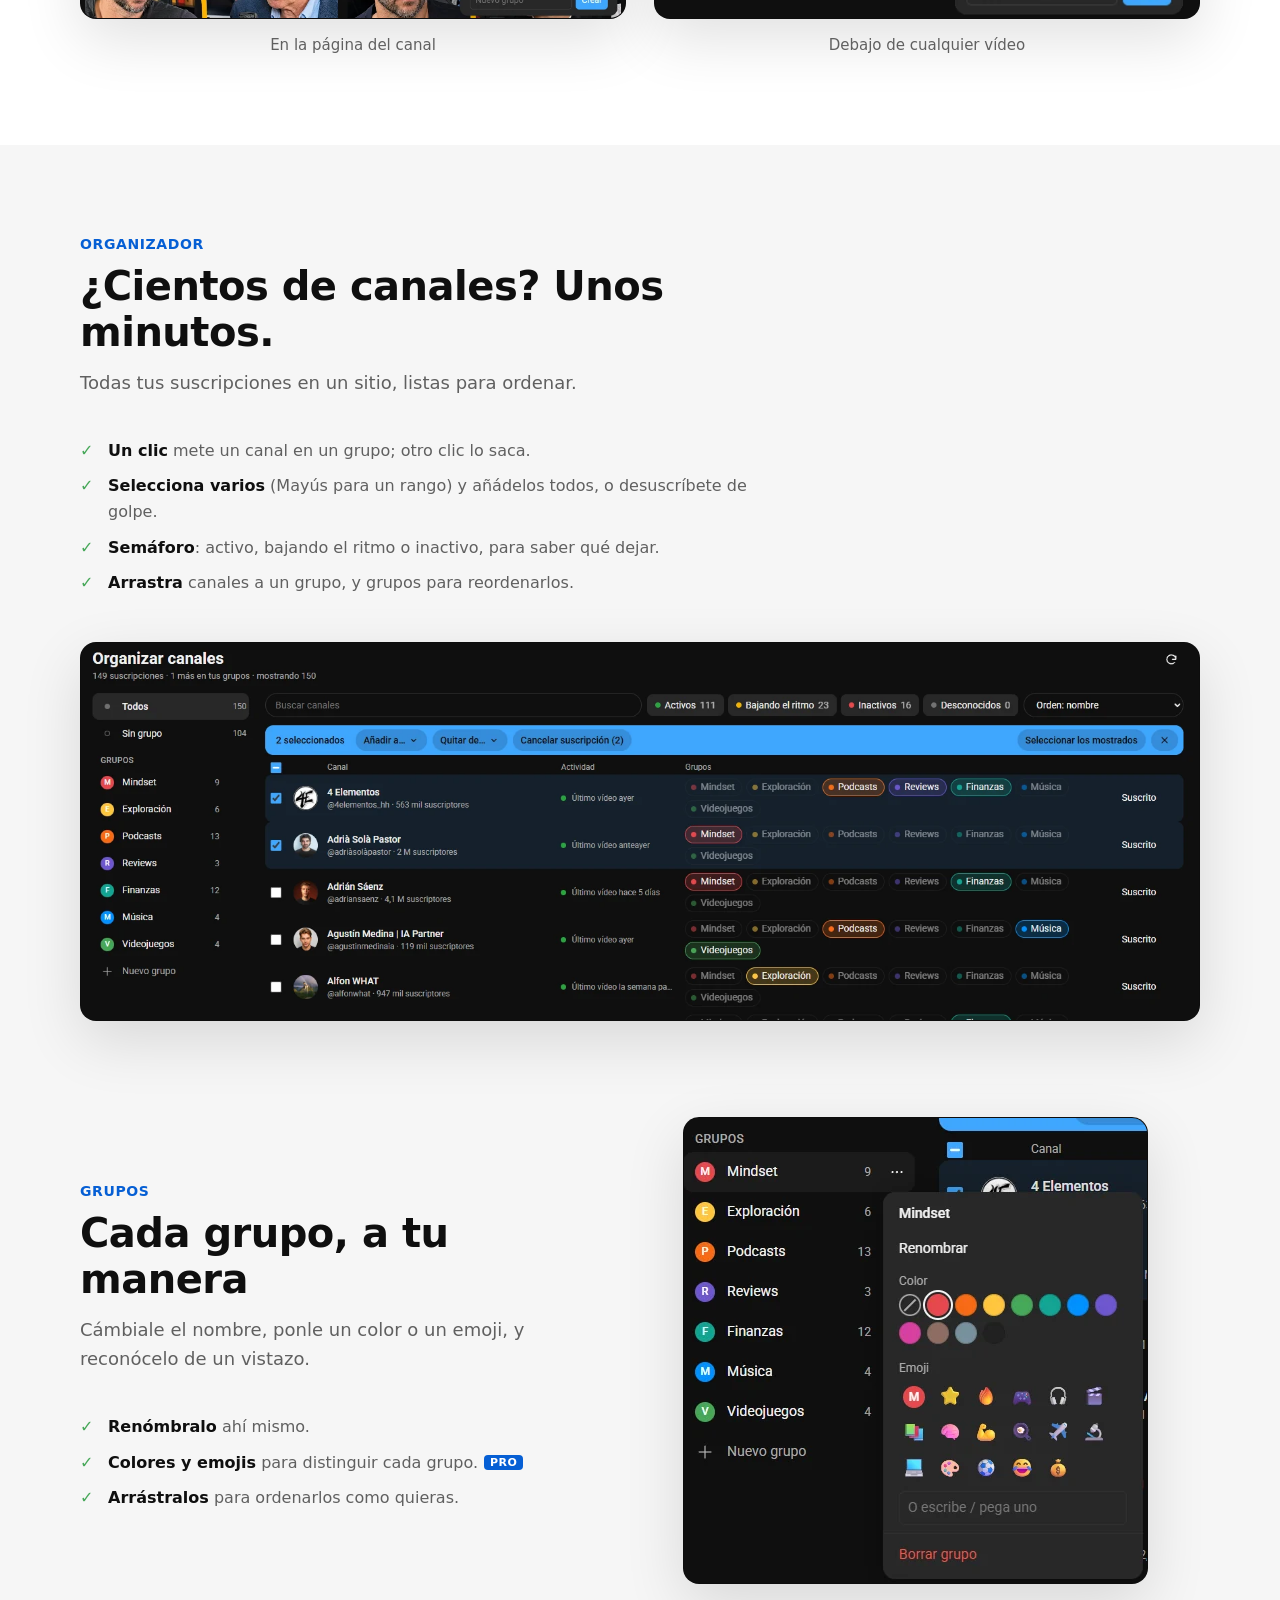
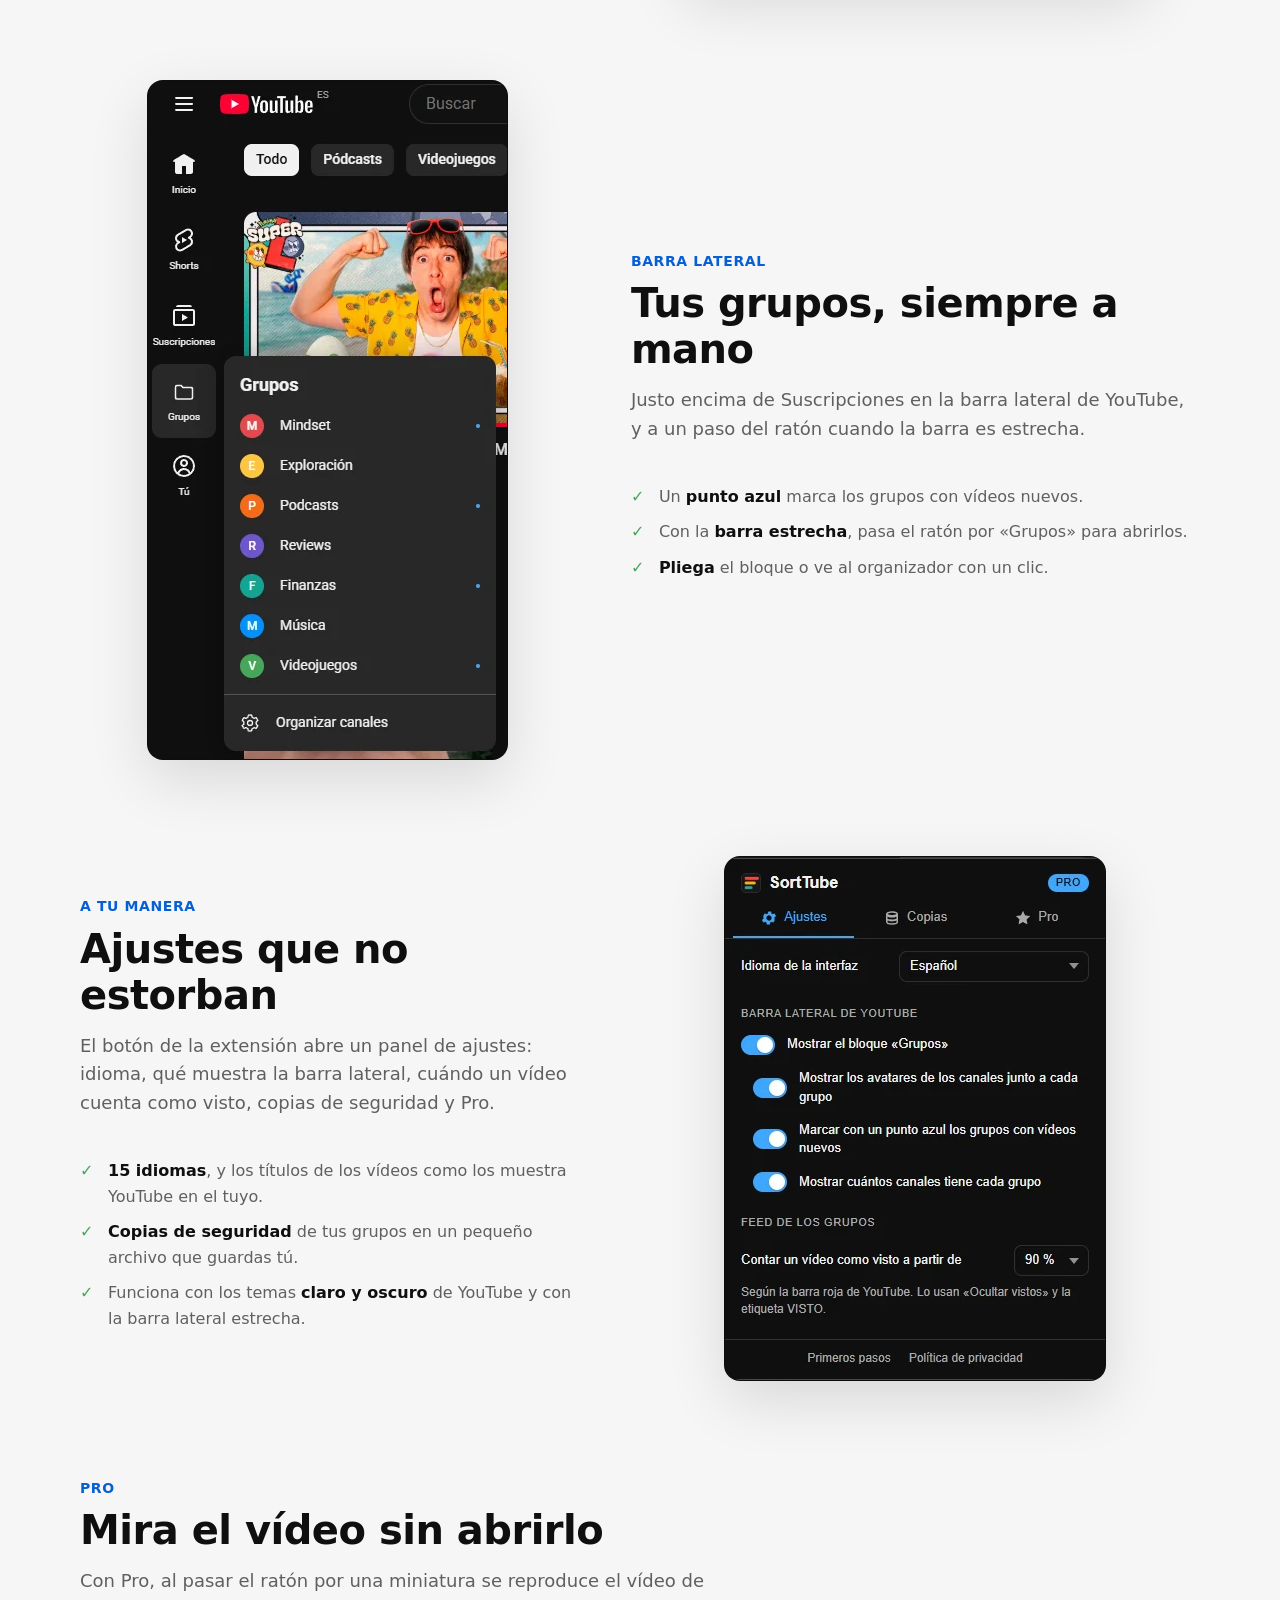
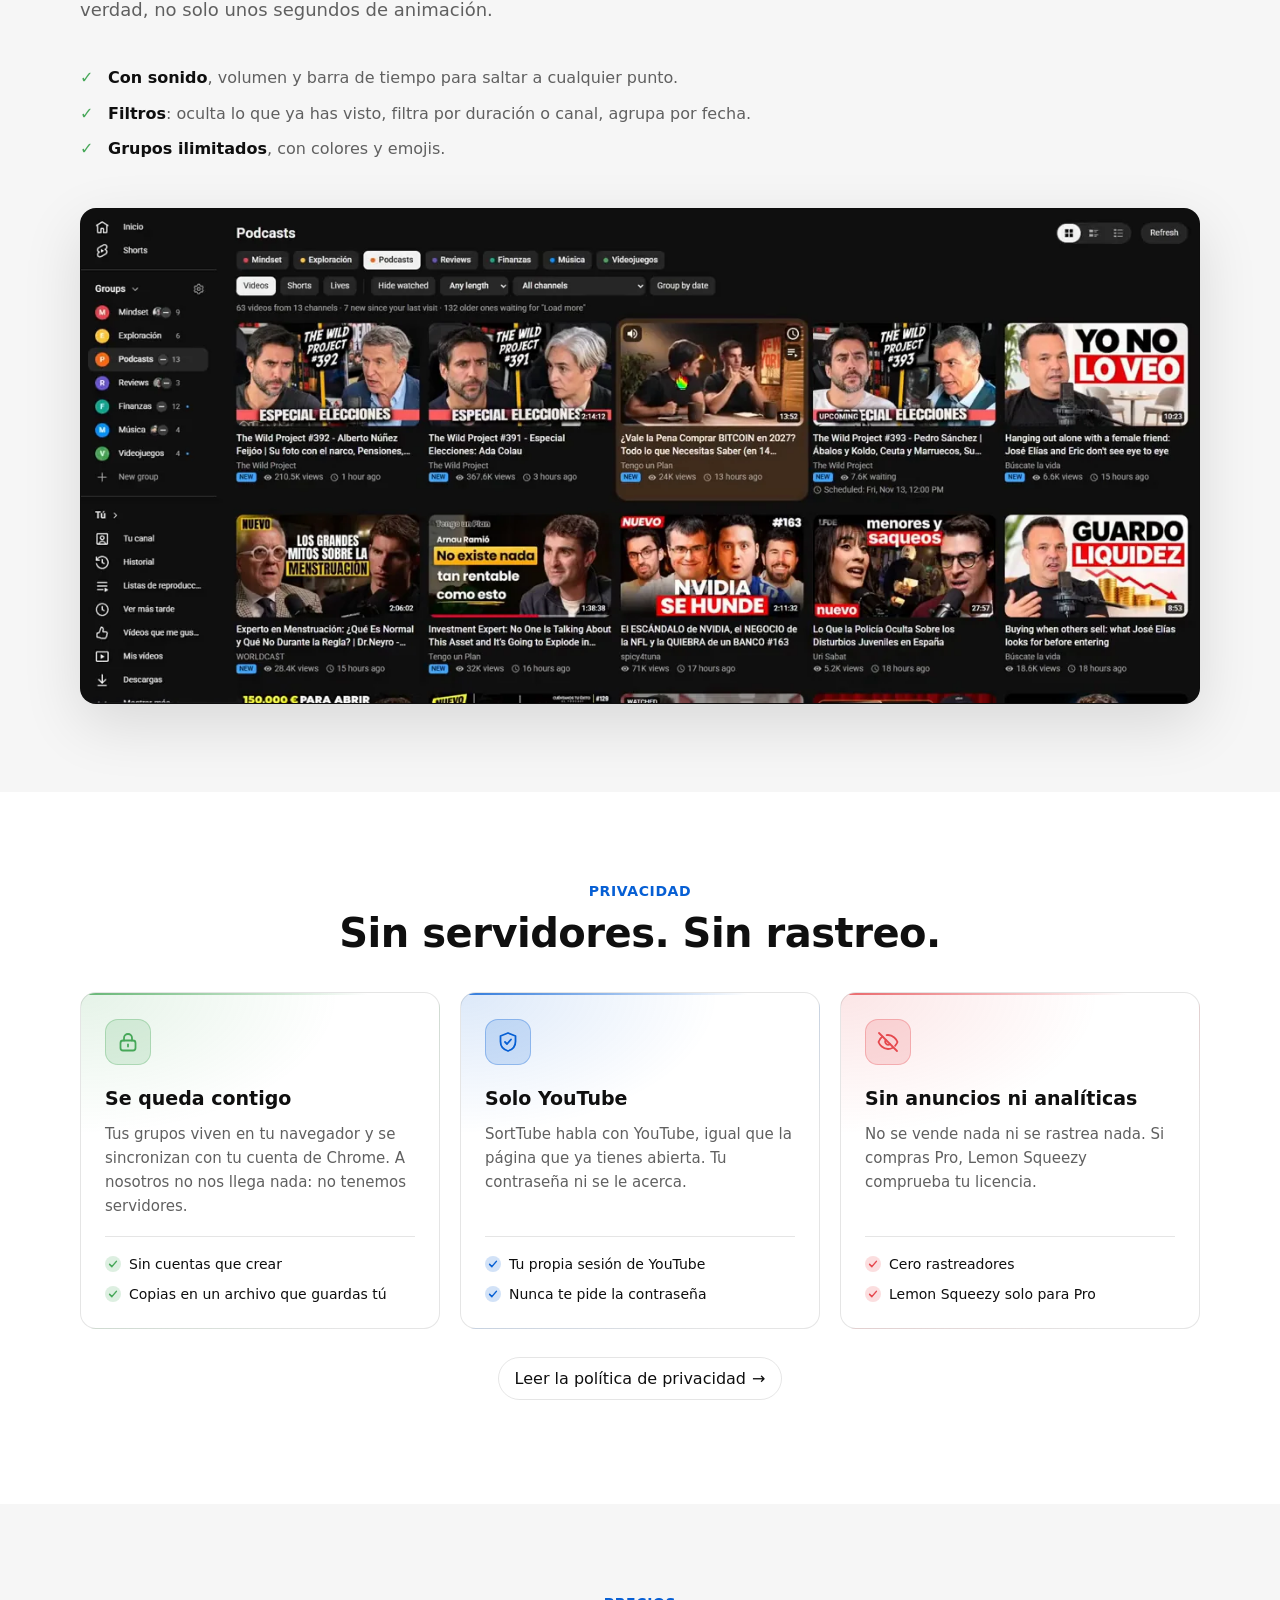
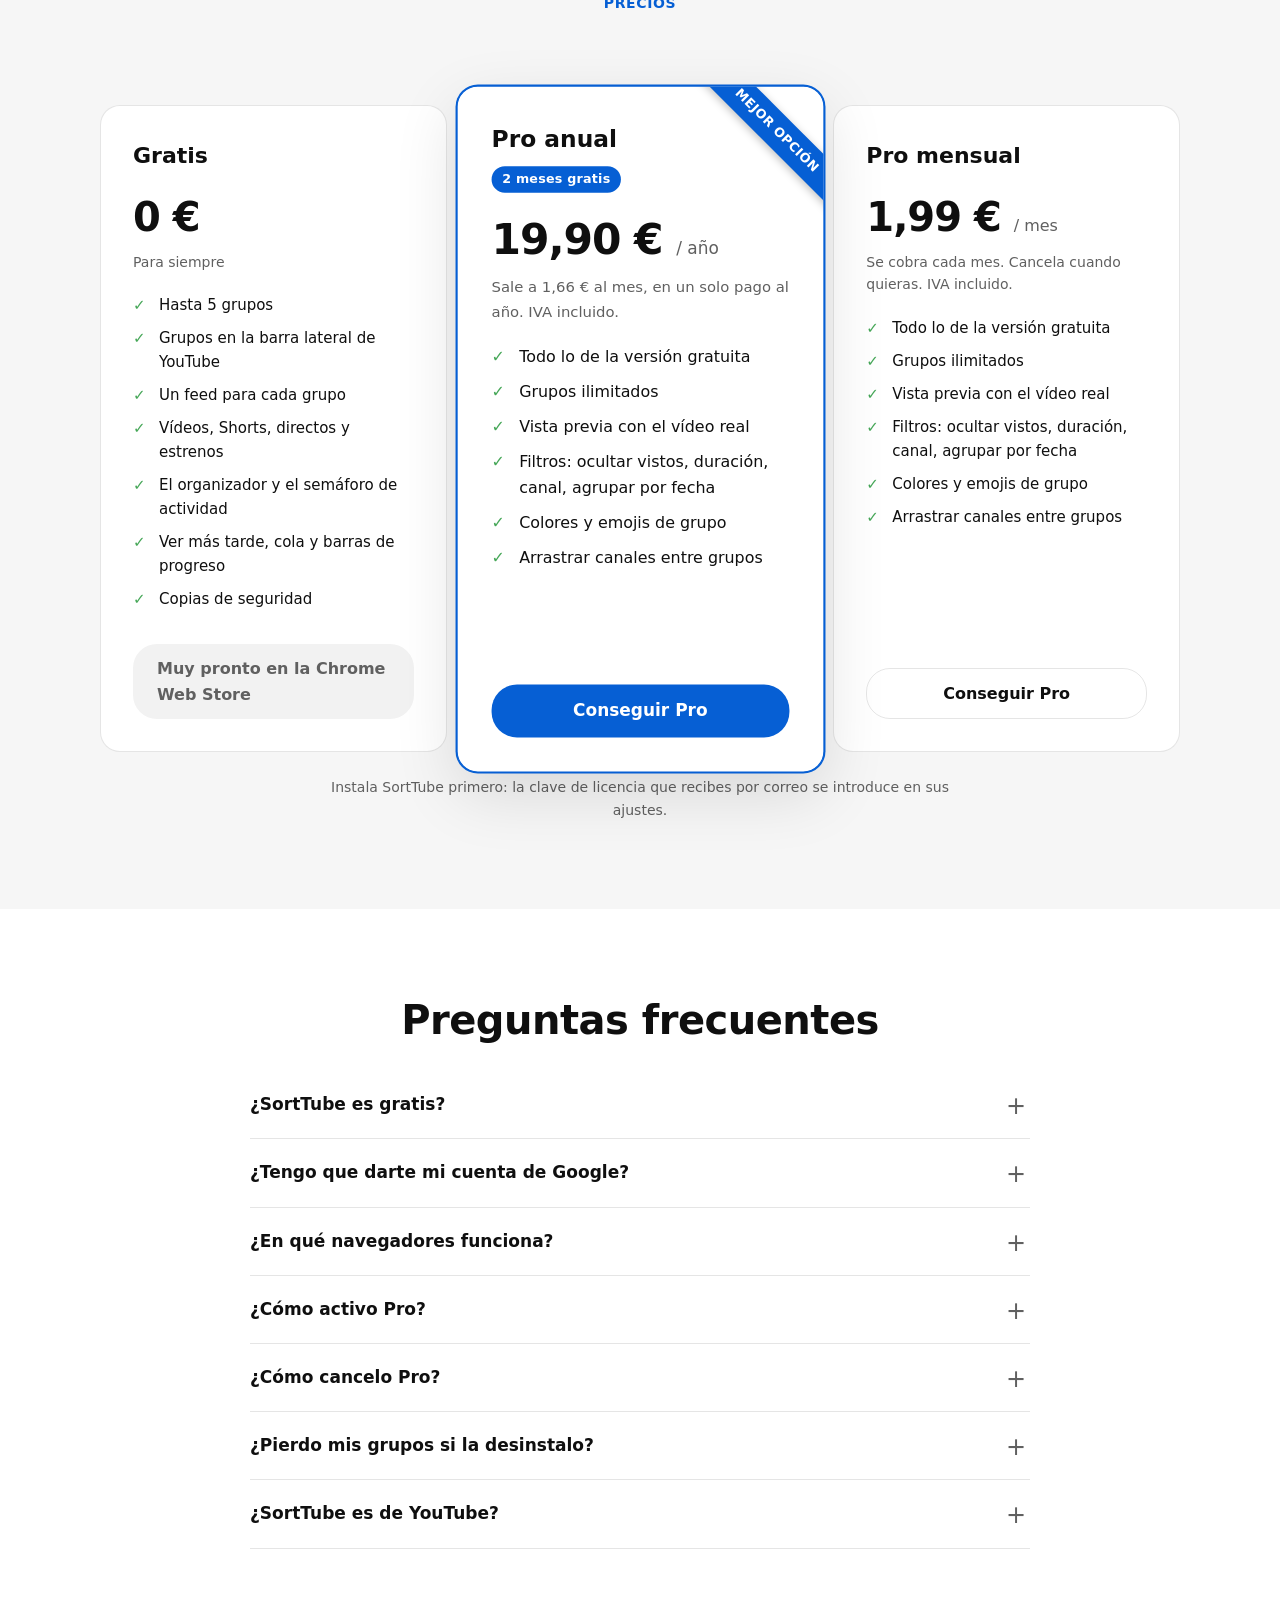
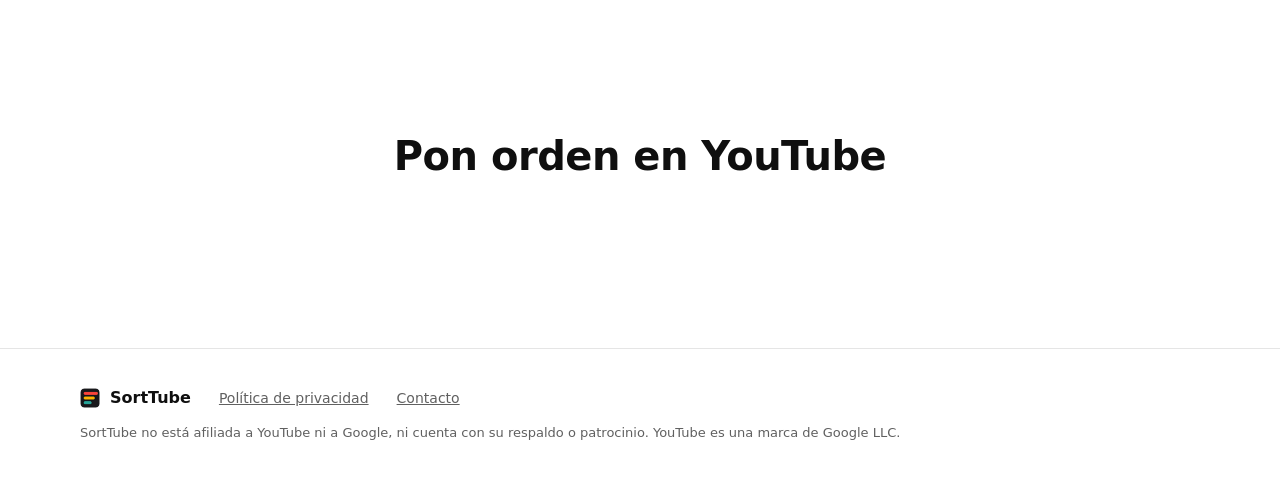
==== commit b863338a: "Add files via upload" ====
--- a/es/index.html
+++ b/es/index.html
@@ -8,6 +8,10 @@
     <meta property="og:title" content="SortTube — Organiza tus suscripciones de YouTube en grupos" />
     <meta property="og:description" content="SortTube ordena tus suscripciones de YouTube en grupos (Noticias, Música, Aprender…) y da a cada grupo su propio feed, dentro del propio YouTube. Gratis, sin cuentas y sin rastreo." />
     <meta property="og:type" content="website" />
+    <link rel="canonical" href="https://sorttube.app/es/" />
+    <link rel="alternate" hreflang="en" href="https://sorttube.app/" />
+    <link rel="alternate" hreflang="es" href="https://sorttube.app/es/" />
+    <link rel="alternate" hreflang="x-default" href="https://sorttube.app/" />
     <link rel="icon" href="../assets/icon-32.png" />
     <link rel="stylesheet" href="../assets/style.css" />
     <script>document.documentElement.classList.add("js");</script>
@@ -53,13 +57,42 @@
             <h2>Todo lo que sigues, en orden</h2>
             <p class="section-lead">El feed de Suscripciones de YouTube lo mezcla todo. Con SortTube eliges qué ver y cuándo.</p>
           </div>
-          <div class="features">
-            <div class="feature"><div class="ico">🗂️</div><h3>Grupos en la barra lateral</h3><p>Tus grupos, justo encima de Suscripciones, con un punto azul cuando hay algo nuevo.</p></div>
-            <div class="feature"><div class="ico">📺</div><h3>Un feed para cada grupo</h3><p>Solo esos canales, lo más nuevo primero. Vídeos, Shorts, directos y estrenos, cada uno con su etiqueta.</p></div>
-            <div class="feature"><div class="ico">⚡</div><h3>Ordena en minutos</h3><p>Todas tus suscripciones en una lista: un clic mete un canal en un grupo. Selecciona varios a la vez para ir más rápido.</p></div>
-            <div class="feature"><div class="ico">🧹</div><h3>Haz limpieza</h3><p>Un semáforo de actividad muestra qué canales se han parado, y puedes desuscribirte de varios a la vez.</p></div>
-            <div class="feature"><div class="ico">▶️</div><h3>Vista previa real<span class="tag-pro">PRO</span></h3><p>Pasa el ratón por una miniatura y mira el vídeo de verdad, con sonido, volumen y barra de tiempo.</p></div>
-            <div class="feature"><div class="ico">✅</div><h3>Tu progreso, de YouTube</h3><p>Barras rojas de progreso y «visto» sacados de tu historial de YouTube. Oculta lo que ya has visto.</p></div>
+          <div class="features bento">
+            <div class="feature wide" style="--tint:#3ea6ff">
+              <div class="ico"><svg viewBox="0 0 24 24" fill="none" stroke="currentColor" stroke-width="1.8" stroke-linecap="round" stroke-linejoin="round" aria-hidden="true"><rect x="3" y="5" width="18" height="14" rx="2.5"/><path d="m10 9 5 3-5 3z"/></svg></div><h3>Un feed para cada grupo</h3><p>Solo esos canales, lo más nuevo primero. Vídeos, Shorts, directos y estrenos, cada uno con su etiqueta.</p>
+              <div class="media media-wide"><img src="../assets/crop-feed-feed-es.webp" width="986" height="456" alt="" loading="lazy" /></div>
+            </div>
+            <div class="feature tall" style="--tint:#e5484d">
+              <div class="ico"><svg viewBox="0 0 24 24" fill="none" stroke="currentColor" stroke-width="1.8" stroke-linecap="round" stroke-linejoin="round" aria-hidden="true"><rect x="3" y="4" width="18" height="16" rx="2.5"/><path d="M9 4v16"/><path d="M5.5 8.5h1M5.5 12h1M5.5 15.5h1"/></svg></div><h3>Grupos en la barra lateral</h3><p>Tus grupos, justo encima de Suscripciones, con un punto azul cuando hay algo nuevo.</p>
+              <div class="media media-tall"><img src="../assets/crop-side-feed-es.webp" width="220" height="364" alt="" loading="lazy" /></div>
+            </div>
+            <div class="feature" style="--tint:#ffc53d"><div class="ico"><svg viewBox="0 0 24 24" fill="none" stroke="currentColor" stroke-width="1.8" stroke-linecap="round" stroke-linejoin="round" aria-hidden="true"><path d="M3 7.5A2.5 2.5 0 0 1 5.5 5H9l2 2h7.5A2.5 2.5 0 0 1 21 9.5v7a2.5 2.5 0 0 1-2.5 2.5h-13A2.5 2.5 0 0 1 3 16.5z"/><path d="M12 10.5v5M9.5 13h5"/></svg></div><h3>Ordena en minutos</h3><p>Todas tus suscripciones en una lista: un clic mete un canal en un grupo. Selecciona varios a la vez para ir más rápido.</p></div>
+            <div class="feature" style="--tint:#46a758"><div class="ico"><svg viewBox="0 0 24 24" fill="none" stroke="currentColor" stroke-width="1.8" stroke-linecap="round" stroke-linejoin="round" aria-hidden="true"><path d="M3 12h4l2.5-6 5 12 2.5-6h4"/></svg></div><h3>Haz limpieza</h3><p>Un semáforo de actividad muestra qué canales se han parado, y puedes desuscribirte de varios a la vez.</p></div>
+            <div class="feature" style="--tint:#f76b15"><div class="ico"><svg viewBox="0 0 24 24" fill="none" stroke="currentColor" stroke-width="1.8" stroke-linecap="round" stroke-linejoin="round" aria-hidden="true"><circle cx="12" cy="12" r="9"/><path d="m8.5 12.5 2.5 2.5 4.5-5.5"/></svg></div><h3>Tu progreso, de YouTube</h3><p>Barras rojas de progreso y «visto» sacados de tu historial de YouTube. Oculta lo que ya has visto.</p></div>
+            <div class="feature wide pro" style="--tint:#6e56cf">
+              <h3>Vista previa real<span class="tag-pro">PRO</span></h3><p>Pasa el ratón por una miniatura y mira el vídeo de verdad, con sonido, volumen y barra de tiempo.</p>
+              <div class="pro-art" aria-hidden="true"><svg viewBox="0 0 24 24" fill="none" stroke="currentColor" stroke-width="1.8" stroke-linecap="round" stroke-linejoin="round" aria-hidden="true"><circle cx="12" cy="12" r="9"/><path d="m10 8.5 5.5 3.5-5.5 3.5z"/></svg></div>
+            </div>
+          </div>
+        </div>
+      </section>
+
+      <section id="anywhere">
+        <div class="wrap">
+          <div class="center">
+            <p class="kicker">En cualquier parte</p>
+            <h2>Añade canales desde cualquier sitio</h2>
+            <p class="section-lead">El botón SortTube está junto a «Suscribirse»: marca los grupos de un canal sin salir de lo que estás viendo. O, para muchos a la vez, usa el organizador, justo debajo.</p>
+          </div>
+          <div class="anywhere">
+            <figure>
+              <div class="shot"><img src="../assets/shot-add_from_channel-es.webp" width="886" height="538" alt="La página de un canal con el menú de SortTube abierto para añadirlo a grupos" loading="lazy" /></div>
+              <figcaption>En la página del canal</figcaption>
+            </figure>
+            <figure>
+              <div class="shot"><img src="../assets/shot-add_from_video-es.webp" width="588" height="362" alt="Debajo de un vídeo, el menú de SortTube para añadir su canal a grupos" loading="lazy" /></div>
+              <figcaption>Debajo de cualquier vídeo</figcaption>
+            </figure>
           </div>
         </div>
       </section>
@@ -113,6 +146,18 @@
               <img src="../assets/shot-popup-es.webp" width="380" height="523" alt="El popup de ajustes de SortTube" loading="lazy" />
             </figure>
           </div>
+
+          <div class="row stack" id="pro-preview">
+            <div>
+              <p class="kicker">Pro</p>
+              <h2>Mira el vídeo sin abrirlo</h2>
+              <p class="section-lead">Con Pro, al pasar el ratón por una miniatura se reproduce el vídeo de verdad, no solo unos segundos de animación.</p>
+              <ul><li><strong>Con sonido</strong>, volumen y barra de tiempo para saltar a cualquier punto.</li><li><strong>Filtros</strong>: oculta lo que ya has visto, filtra por duración o canal, agrupa por fecha.</li><li><strong>Grupos ilimitados</strong>, con colores y emojis.</li></ul>
+            </div>
+            <figure class="shot shot-wide">
+              <video src="../assets/preview-pro.mp4" poster="../assets/preview-pro.webp" width="1280" height="566" autoplay muted loop playsinline preload="metadata" aria-label="Al pasar el ratón por las miniaturas del feed de un grupo, se reproduce cada vídeo"></video>
+            </figure>
+          </div>
         </div>
       </section>
 
@@ -122,12 +167,27 @@
             <p class="kicker">Privacidad</p>
             <h2>Sin servidores. Sin rastreo.</h2>
           </div>
-          <div class="privacy-band" style="margin-top:32px">
-            <div><b>🔒 Se queda contigo</b><span>Tus grupos viven en tu navegador y se sincronizan con tu cuenta de Chrome. A nosotros no nos llega nada: no tenemos servidores.</span></div>
-            <div><b>📺 Solo YouTube</b><span>SortTube habla con YouTube, igual que la página que ya tienes abierta. Tu contraseña ni se le acerca.</span></div>
-            <div><b>🚫 Sin anuncios ni analíticas</b><span>No se vende nada ni se rastrea nada. Si compras Pro, Lemon Squeezy comprueba tu licencia.</span></div>
-          </div>
-          <p class="center" style="margin-top:24px"><a href="../privacy/#es">Leer la política de privacidad</a></p>
+          <div class="privacy-band">
+            <div class="pv" style="--tint: var(--brand-3)">
+              <span class="ico"><svg viewBox="0 0 24 24" fill="none" stroke="currentColor" stroke-width="1.8" stroke-linecap="round" stroke-linejoin="round" aria-hidden="true"><rect x="4.5" y="10.5" width="15" height="10" rx="2.5"/><path d="M8 10.5V8a4 4 0 0 1 8 0v2.5"/><path d="M12 14.5v2"/></svg></span>
+              <h3>Se queda contigo</h3>
+              <p>Tus grupos viven en tu navegador y se sincronizan con tu cuenta de Chrome. A nosotros no nos llega nada: no tenemos servidores.</p>
+              <ul><li><svg viewBox="0 0 16 16" fill="none" stroke="currentColor" stroke-width="2" stroke-linecap="round" stroke-linejoin="round" aria-hidden="true"><path d="m3.5 8.5 3 3 6-7"/></svg>Sin cuentas que crear</li><li><svg viewBox="0 0 16 16" fill="none" stroke="currentColor" stroke-width="2" stroke-linecap="round" stroke-linejoin="round" aria-hidden="true"><path d="m3.5 8.5 3 3 6-7"/></svg>Copias en un archivo que guardas tú</li></ul>
+            </div>
+            <div class="pv" style="--tint: var(--accent)">
+              <span class="ico"><svg viewBox="0 0 24 24" fill="none" stroke="currentColor" stroke-width="1.8" stroke-linecap="round" stroke-linejoin="round" aria-hidden="true"><path d="M12 3 4.5 6v5.5c0 4.6 3.2 8.2 7.5 9.5 4.3-1.3 7.5-4.9 7.5-9.5V6z"/><path d="m9 12 2 2 4-4.5"/></svg></span>
+              <h3>Solo YouTube</h3>
+              <p>SortTube habla con YouTube, igual que la página que ya tienes abierta. Tu contraseña ni se le acerca.</p>
+              <ul><li><svg viewBox="0 0 16 16" fill="none" stroke="currentColor" stroke-width="2" stroke-linecap="round" stroke-linejoin="round" aria-hidden="true"><path d="m3.5 8.5 3 3 6-7"/></svg>Tu propia sesión de YouTube</li><li><svg viewBox="0 0 16 16" fill="none" stroke="currentColor" stroke-width="2" stroke-linecap="round" stroke-linejoin="round" aria-hidden="true"><path d="m3.5 8.5 3 3 6-7"/></svg>Nunca te pide la contraseña</li></ul>
+            </div>
+            <div class="pv" style="--tint: var(--brand-1)">
+              <span class="ico"><svg viewBox="0 0 24 24" fill="none" stroke="currentColor" stroke-width="1.8" stroke-linecap="round" stroke-linejoin="round" aria-hidden="true"><path d="M3 3l18 18"/><path d="M10.6 5.1A10 10 0 0 1 12 5c5 0 8.5 4.2 9.5 7-.4 1.1-1.2 2.5-2.4 3.8"/><path d="M6.6 6.6C4.6 7.9 3.1 10 2.5 12c1 2.8 4.5 7 9.5 7 1.8 0 3.4-.5 4.8-1.3"/><path d="M9.9 9.9a3 3 0 0 0 4.2 4.2"/></svg></span>
+              <h3>Sin anuncios ni analíticas</h3>
+              <p>No se vende nada ni se rastrea nada. Si compras Pro, Lemon Squeezy comprueba tu licencia.</p>
+              <ul><li><svg viewBox="0 0 16 16" fill="none" stroke="currentColor" stroke-width="2" stroke-linecap="round" stroke-linejoin="round" aria-hidden="true"><path d="m3.5 8.5 3 3 6-7"/></svg>Cero rastreadores</li><li><svg viewBox="0 0 16 16" fill="none" stroke="currentColor" stroke-width="2" stroke-linecap="round" stroke-linejoin="round" aria-hidden="true"><path d="m3.5 8.5 3 3 6-7"/></svg>Lemon Squeezy solo para Pro</li></ul>
+            </div>
+          </div>
+          <p class="center pv-more"><a class="pv-link" href="../privacy/#es">Leer la política de privacidad <span aria-hidden="true">→</span></a></p>
         </div>
       </section>
 
@@ -171,7 +231,7 @@
             <details><summary>¿Tengo que darte mi cuenta de Google?</summary><p>No. SortTube usa YouTube en tu propio navegador, con la sesión que ya tienes. Nunca ve tu contraseña y no tiene servidores propios.</p></details>
             <details><summary>¿En qué navegadores funciona?</summary><p>En Chrome y en los navegadores que instalan extensiones de la Chrome Web Store: Edge, Brave, Opera, Vivaldi…</p></details>
             <details><summary>¿Cómo activo Pro?</summary><p>Tras la compra recibes una clave de licencia por correo. Abre los ajustes de SortTube (su botón en la barra del navegador) → Pro → introduce la clave.</p></details>
-            <details><summary>¿Cómo cancelo Pro?</summary><p>Desde el enlace de tu correo de compra, cuando quieras. Pro sigue activo hasta el final del periodo pagado y tus grupos se conservan.</p></details>
+            <details><summary>¿Cómo cancelo Pro?</summary><p>Desde el enlace de tu correo de compra, cuando quieras. Pro sigue activo hasta el final del periodo pagado y tus grupos se conservan: los 5 primeros siguen en uso y el resto esperan, bloqueados, hasta que vuelvas.</p></details>
             <details><summary>¿Pierdo mis grupos si la desinstalo?</summary><p>Descarga antes una copia de seguridad (ajustes de SortTube → Copias) e impórtala después. Con la sincronización de Chrome, además, vuelven solos en tus otros ordenadores.</p></details>
             <details><summary>¿SortTube es de YouTube?</summary><p>No. SortTube es una extensión independiente, sin relación con YouTube ni con Google.</p></details>
           </div>
@@ -190,7 +250,7 @@
       <div class="wrap">
         <a class="brand" href="./" style="font-size:16px"><img src="../assets/icon-32.png" alt="" width="20" height="20" /> SortTube</a>
         <a href="../privacy/#es">Política de privacidad</a>
-        <a href="mailto:[CORREO DE CONTACTO]">Contacto</a>
+        <a href="mailto:support@sorttube.app">Contacto</a>
         <span class="fine">SortTube no está afiliada a YouTube ni a Google, ni cuenta con su respaldo o patrocinio. YouTube es una marca de Google LLC.</span>
       </div>
     </footer>
@@ -207,7 +267,7 @@
       // scroll"); siblings one after another.
       (function () {
         var sel = ".hero h1, .hero .lead, .hero .actions, .hero .small, .shot-hero, section .center > *, " +
-          ".feature, .row > *, .privacy-band > div, .plan, .plans-after, .faq details, .final .wrap > *";
+          ".feature, .anywhere figure, .row > *, .privacy-band > div, .plan, .plans-after, .faq details, .final .wrap > *";
         var items = document.querySelectorAll(sel);
         items.forEach(function (el) {
           var i = 0;
--- a/assets/style.css
+++ b/assets/style.css
@@ -242,10 +242,43 @@
   box-shadow: var(--shadow);
 }
 
-.shot img {
+.shot img,
+.shot video {
   display: block;
   width: 100%;
   height: auto;
+}
+
+/* "Add channels from anywhere": two screenshots side by side, captioned. */
+.anywhere {
+  display: grid;
+  grid-template-columns: repeat(2, minmax(0, 1fr));
+  gap: 28px;
+  align-items: start;
+  margin-top: 40px;
+}
+
+.anywhere figure {
+  margin: 0;
+}
+
+/* Same height for both screenshots (so the captions line up); each one is
+   centred in it on YouTube's dark background. */
+.anywhere .shot {
+  aspect-ratio: 5 / 3;
+}
+
+.anywhere .shot img {
+  height: 100%;
+  object-fit: contain;
+}
+
+.anywhere figcaption {
+  margin-top: 14px;
+  color: var(--muted);
+  font-size: 15px;
+  font-weight: 500;
+  text-align: center;
 }
 
 .shot-hero {
@@ -344,21 +377,98 @@
 }
 
 .feature {
+  --tint: var(--accent);
+  position: relative;
+  overflow: hidden;
+  display: flex;
+  flex-direction: column;
   padding: 24px;
   border: 1px solid var(--line);
   border-radius: var(--radius);
-  background: var(--panel);
+  background: linear-gradient(160deg, color-mix(in srgb, var(--tint) 7%, var(--panel)), var(--panel) 55%);
 }
 
 .feature .ico {
   display: grid;
   place-items: center;
-  width: 44px;
-  height: 44px;
-  margin-bottom: 14px;
+  width: 46px;
+  height: 46px;
+  margin-bottom: 16px;
+  border-radius: 13px;
+  background: color-mix(in srgb, var(--tint) 16%, transparent);
+  box-shadow: inset 0 0 0 1px color-mix(in srgb, var(--tint) 30%, transparent);
+  color: var(--tint);
+}
+
+.feature .ico svg {
+  width: 24px;
+  height: 24px;
+}
+
+/* Bento layout: the feed card is wide, the sidebar one tall, Pro wide. */
+.bento {
+  grid-auto-flow: dense;
+}
+
+.bento .wide {
+  grid-column: span 2;
+}
+
+.bento .tall {
+  grid-row: span 2;
+}
+
+/* A piece of a real screenshot, inside the card. */
+.feature .media {
+  overflow: hidden;
+  margin-top: 22px;
+  border: 1px solid var(--line);
   border-radius: 12px;
-  background: var(--panel-2);
-  font-size: 22px;
+  background: #0f0f0f;
+  box-shadow: 0 8px 30px rgba(0, 0, 0, 0.25);
+}
+
+.feature .media img {
+  display: block;
+  width: 100%;
+  height: auto;
+}
+
+/* Tall card: the screenshot centred in the room left under the text. */
+.feature.tall p {
+  margin-bottom: 22px;
+}
+
+.feature .media-tall {
+  align-self: center;
+  width: min(100%, 230px);
+  margin: auto 0;
+}
+
+/* Pro: tinted card with a large faint play symbol. */
+.feature.pro {
+  justify-content: center;
+  min-height: 210px;
+  padding-right: 200px;
+  border-color: color-mix(in srgb, var(--tint) 45%, var(--line));
+  background: linear-gradient(120deg, color-mix(in srgb, var(--tint) 22%, var(--panel)), var(--panel) 75%);
+}
+
+.feature .pro-art {
+  position: absolute;
+  right: -10px;
+  top: 50%;
+  width: 190px;
+  height: 190px;
+  translate: 0 -50%;
+  color: var(--tint);
+  opacity: 0.35;
+}
+
+.feature .pro-art svg {
+  width: 100%;
+  height: 100%;
+  stroke-width: 1.2;
 }
 
 .feature h3 {
@@ -437,28 +547,121 @@
 
 /* ---------------------------------------------------------- privacy band */
 
+/* Three cards, each with its colour (--tint): an icon tile, a glow in the
+   corner, the text and two ticks at the bottom. */
 .privacy-band {
   display: grid;
   grid-template-columns: repeat(3, minmax(0, 1fr));
   gap: 20px;
-}
-
-.privacy-band div {
-  padding: 22px;
+  margin-top: 36px;
+}
+
+.privacy-band .pv {
+  position: relative;
+  display: flex;
+  flex-direction: column;
+  overflow: hidden;
+  padding: 26px 24px 22px;
   border-radius: var(--radius);
-  background: var(--panel);
+  background:
+    radial-gradient(120% 70% at 0% 0%, color-mix(in srgb, var(--tint) 14%, transparent), transparent 60%),
+    var(--panel);
   border: 1px solid var(--line);
 }
 
-.privacy-band b {
-  display: block;
-  margin-bottom: 4px;
-  font-size: 17px;
-}
-
-.privacy-band span {
+/* A thin line of the card's colour along the top. */
+.privacy-band .pv::before {
+  content: "";
+  position: absolute;
+  inset: 0 0 auto;
+  height: 2px;
+  background: linear-gradient(90deg, var(--tint), transparent 80%);
+  opacity: 0.8;
+}
+
+.privacy-band .ico {
+  display: grid;
+  place-items: center;
+  width: 46px;
+  height: 46px;
+  margin-bottom: 18px;
+  border-radius: 13px;
+  background: color-mix(in srgb, var(--tint) 16%, transparent);
+  box-shadow: inset 0 0 0 1px color-mix(in srgb, var(--tint) 30%, transparent);
+  color: var(--tint);
+}
+
+.privacy-band .ico svg {
+  width: 24px;
+  height: 24px;
+}
+
+.privacy-band h3 {
+  margin: 0 0 8px;
+  font-size: 19px;
+}
+
+.privacy-band p {
+  margin: 0 0 18px;
   color: var(--muted);
   font-size: 15px;
+}
+
+.privacy-band ul {
+  display: grid;
+  gap: 8px;
+  margin: auto 0 0;
+  padding: 16px 0 0;
+  border-top: 1px solid var(--line);
+  list-style: none;
+  font-size: 14px;
+  font-weight: 500;
+}
+
+.privacy-band li {
+  display: flex;
+  align-items: center;
+  gap: 8px;
+}
+
+.privacy-band li svg {
+  flex: none;
+  width: 16px;
+  height: 16px;
+  padding: 2px;
+  border-radius: 50%;
+  background: color-mix(in srgb, var(--tint) 18%, transparent);
+  color: var(--tint);
+}
+
+.pv-more {
+  margin-top: 28px;
+}
+
+.pv-link {
+  display: inline-flex;
+  align-items: center;
+  gap: 6px;
+  padding: 8px 16px;
+  border: 1px solid var(--line);
+  border-radius: 999px;
+  color: var(--fg);
+  font-weight: 500;
+  text-decoration: none;
+  transition: border-color 0.2s, background-color 0.2s;
+}
+
+.pv-link span {
+  transition: translate 0.2s;
+}
+
+.pv-link:hover {
+  border-color: color-mix(in srgb, var(--accent) 60%, var(--line));
+  background: color-mix(in srgb, var(--accent) 10%, transparent);
+}
+
+.pv-link:hover span {
+  translate: 3px 0;
 }
 
 /* ---------------------------------------------------------------- pricing */
@@ -670,7 +873,7 @@
 /* -------------------------------------------------------- hover on cards */
 
 .feature,
-.privacy-band div,
+.privacy-band .pv,
 .plan,
 .shot {
   transition: scale 0.25s ease, box-shadow 0.25s ease, border-color 0.25s ease;
@@ -678,13 +881,18 @@
 
 @media (hover: hover) {
   .feature:hover,
-  .privacy-band div:hover,
   .plan:hover {
     scale: 1.03;
     border-color: color-mix(in srgb, var(--accent) 45%, var(--line));
     box-shadow: var(--shadow);
   }
 
+  .privacy-band .pv:hover {
+    scale: 1.03;
+    border-color: color-mix(in srgb, var(--tint) 50%, var(--line));
+    box-shadow: var(--shadow), 0 0 40px -12px color-mix(in srgb, var(--tint) 45%, transparent);
+  }
+
   /* Screenshots: a slight zoom (less for the big ones). */
   .shot:hover {
     scale: 1.02;
@@ -693,6 +901,14 @@
 
   .shot-small:hover {
     scale: 1.04;
+  }
+
+  .feature.wide:hover {
+    scale: 1.015;
+  }
+
+  .feature.tall:hover {
+    scale: 1.02;
   }
 
   .plan.pro:hover {
@@ -709,20 +925,20 @@
    above keeps working. */
 
 .js :is(.hero h1, .hero .lead, .hero .actions, .hero .small, .shot-hero, section .center > *,
-  .feature, .row > *, .privacy-band > div, .plan, .plans-after, .faq details, .final .wrap > *) {
+  .feature, .anywhere figure, .row > *, .privacy-band > div, .plan, .plans-after, .faq details, .final .wrap > *) {
   transition: opacity 0.7s ease var(--d, 0s), translate 0.7s cubic-bezier(0.2, 0.7, 0.2, 1) var(--d, 0s),
     scale 0.25s ease, box-shadow 0.25s ease, border-color 0.25s ease;
 }
 
 .js :is(.hero h1, .hero .lead, .hero .actions, .hero .small, .shot-hero, section .center > *,
-  .feature, .row > *, .privacy-band > div, .plan, .plans-after, .faq details, .final .wrap > *):not(.in) {
+  .feature, .anywhere figure, .row > *, .privacy-band > div, .plan, .plans-after, .faq details, .final .wrap > *):not(.in) {
   opacity: 0;
   translate: 0 28px;
 }
 
 @media (prefers-reduced-motion: reduce) {
   .js :is(.hero h1, .hero .lead, .hero .actions, .hero .small, .shot-hero, section .center > *,
-    .feature, .row > *, .privacy-band > div, .plan, .plans-after, .faq details, .final .wrap > *):not(.in) {
+    .feature, .anywhere figure, .row > *, .privacy-band > div, .plan, .plans-after, .faq details, .final .wrap > *):not(.in) {
     opacity: 1;
     translate: none;
   }
@@ -735,9 +951,24 @@
 /* ------------------------------------------------------------- responsive */
 
 @media (max-width: 920px) {
-  .features,
+  .features {
+    grid-template-columns: repeat(2, minmax(0, 1fr));
+  }
+
+  /* Three cards don't split in two: one per row, icon beside the text. */
   .privacy-band {
-    grid-template-columns: repeat(2, minmax(0, 1fr));
+    grid-template-columns: minmax(0, 1fr);
+  }
+
+  .privacy-band .pv {
+    display: grid;
+    grid-template-columns: 46px minmax(0, 1fr);
+    column-gap: 18px;
+  }
+
+  .privacy-band .ico {
+    grid-row: 1 / 4;
+    margin: 0;
   }
 
   .row,
@@ -755,6 +986,21 @@
     max-width: 480px;
   }
 
+  .bento .pro {
+    grid-column: span 1;
+    padding-right: 24px;
+  }
+
+  .feature .pro-art {
+    width: 140px;
+    height: 140px;
+    right: -30px;
+    top: auto;
+    bottom: -40px;
+    translate: none;
+    opacity: 0.2;
+  }
+
   .plan.pro,
   .plan.pro:hover {
     scale: 1;
@@ -762,6 +1008,15 @@
 }
 
 @media (max-width: 640px) {
+  /* Phones: the icon goes back above the text, which needs the width. */
+  .privacy-band .pv {
+    display: flex;
+  }
+
+  .privacy-band .ico {
+    margin: 0 0 14px;
+  }
+
   .top nav a.hide-sm {
     display: none;
   }
@@ -771,8 +1026,15 @@
   }
 
   .features,
-  .privacy-band {
+  .privacy-band,
+  .anywhere {
     grid-template-columns: minmax(0, 1fr);
+  }
+
+  .bento .wide,
+  .bento .tall {
+    grid-column: auto;
+    grid-row: auto;
   }
 
 
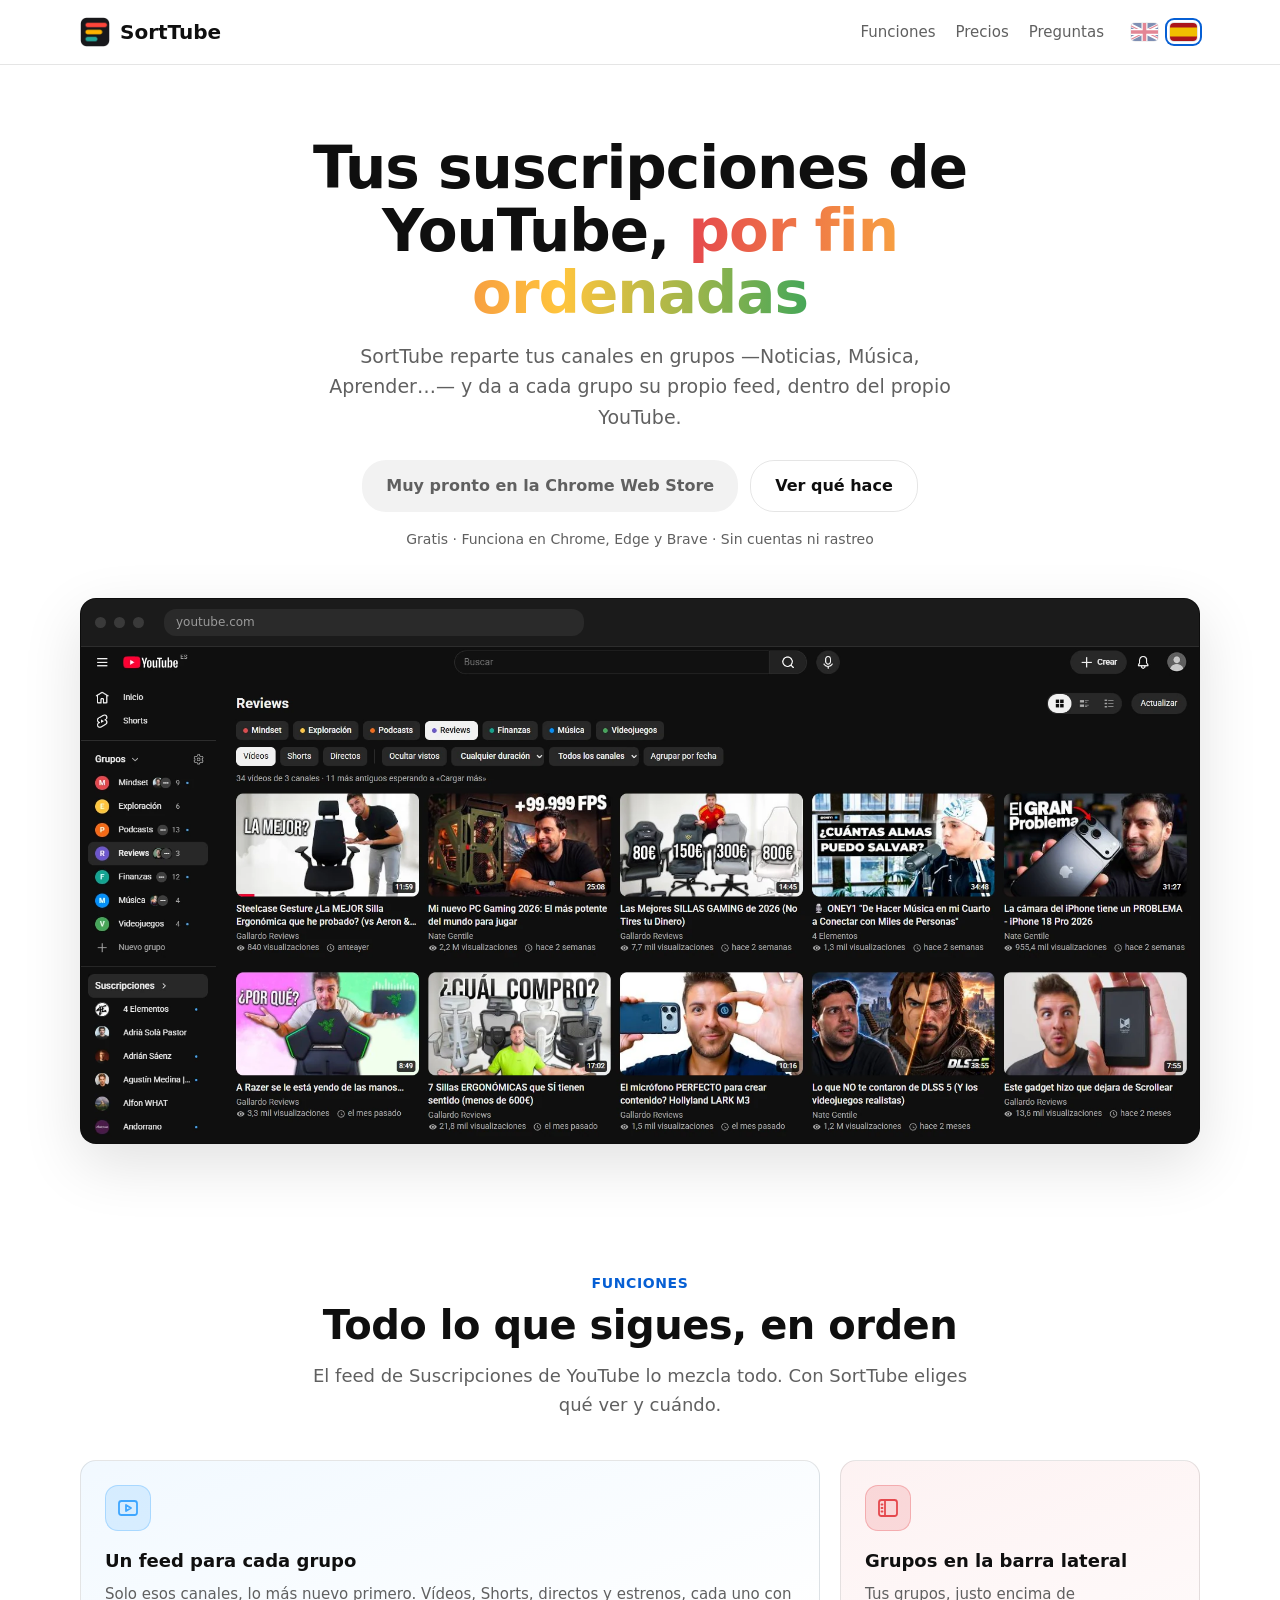
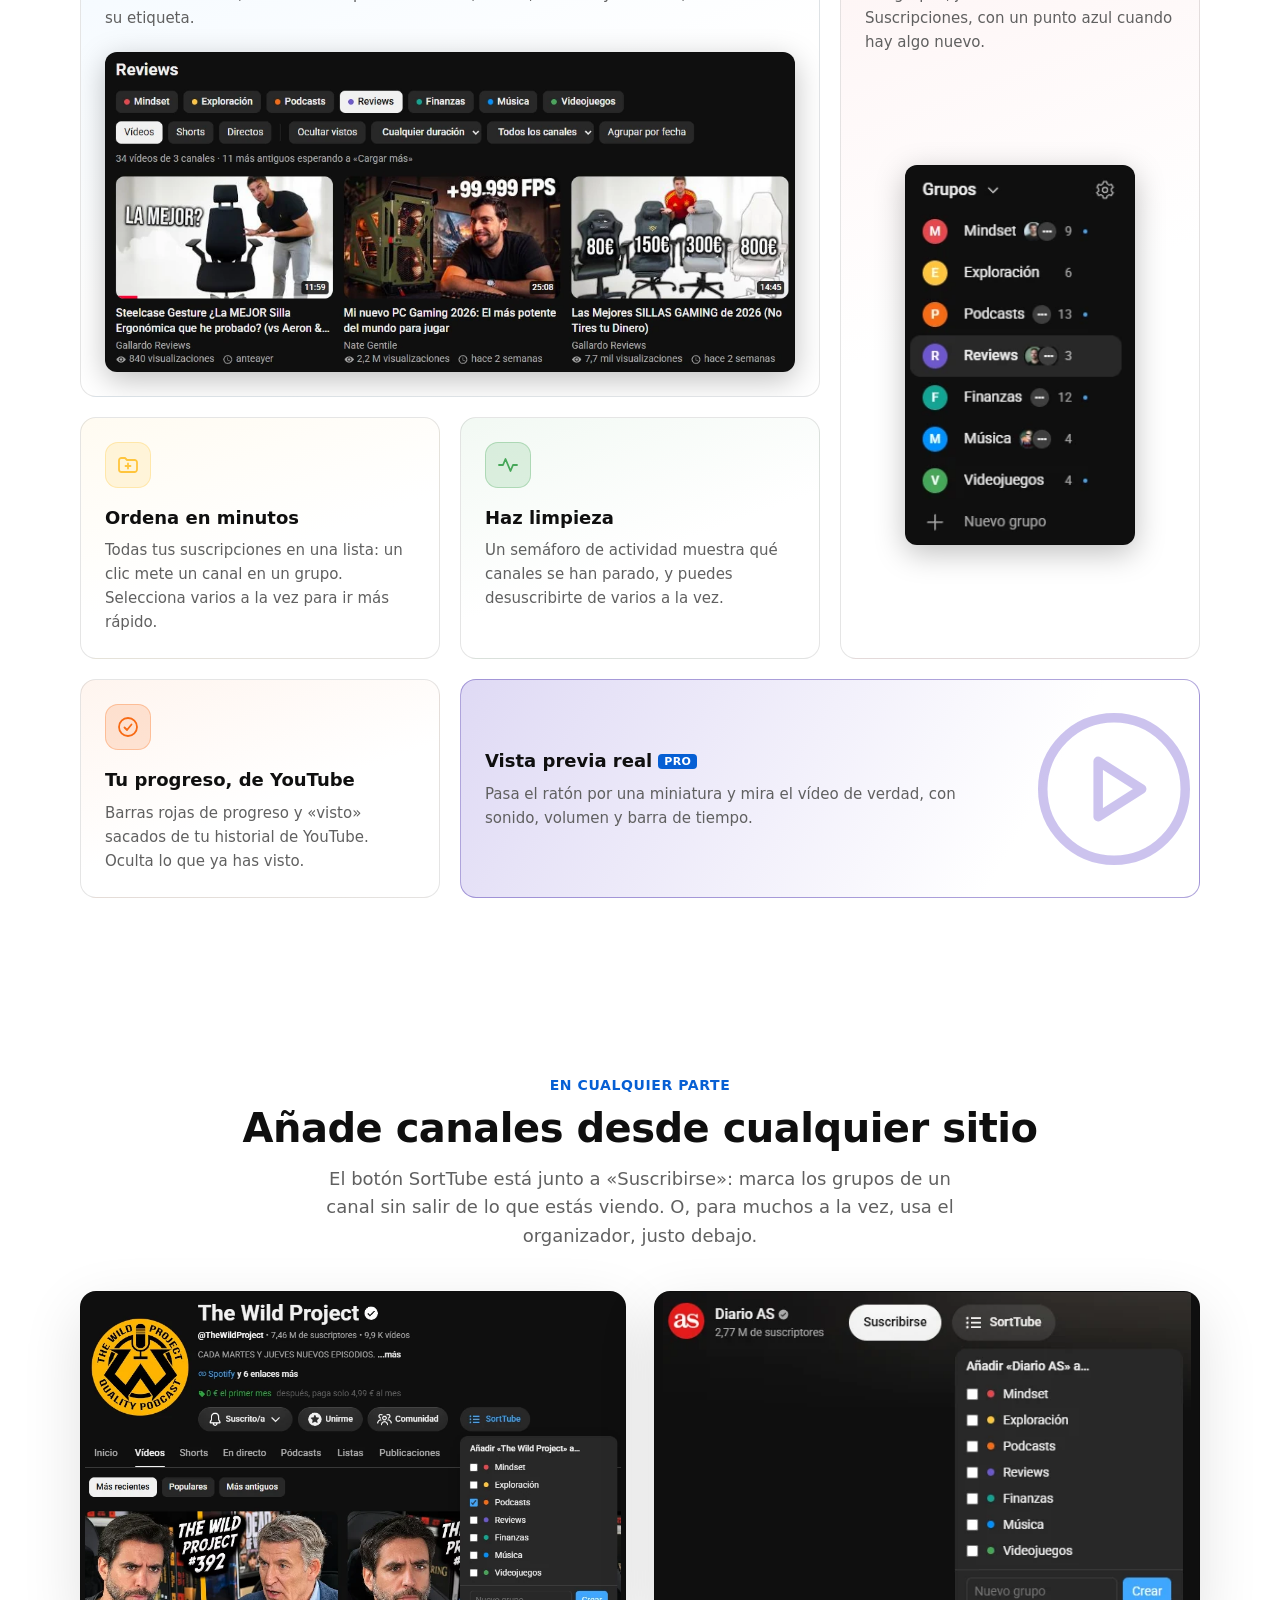
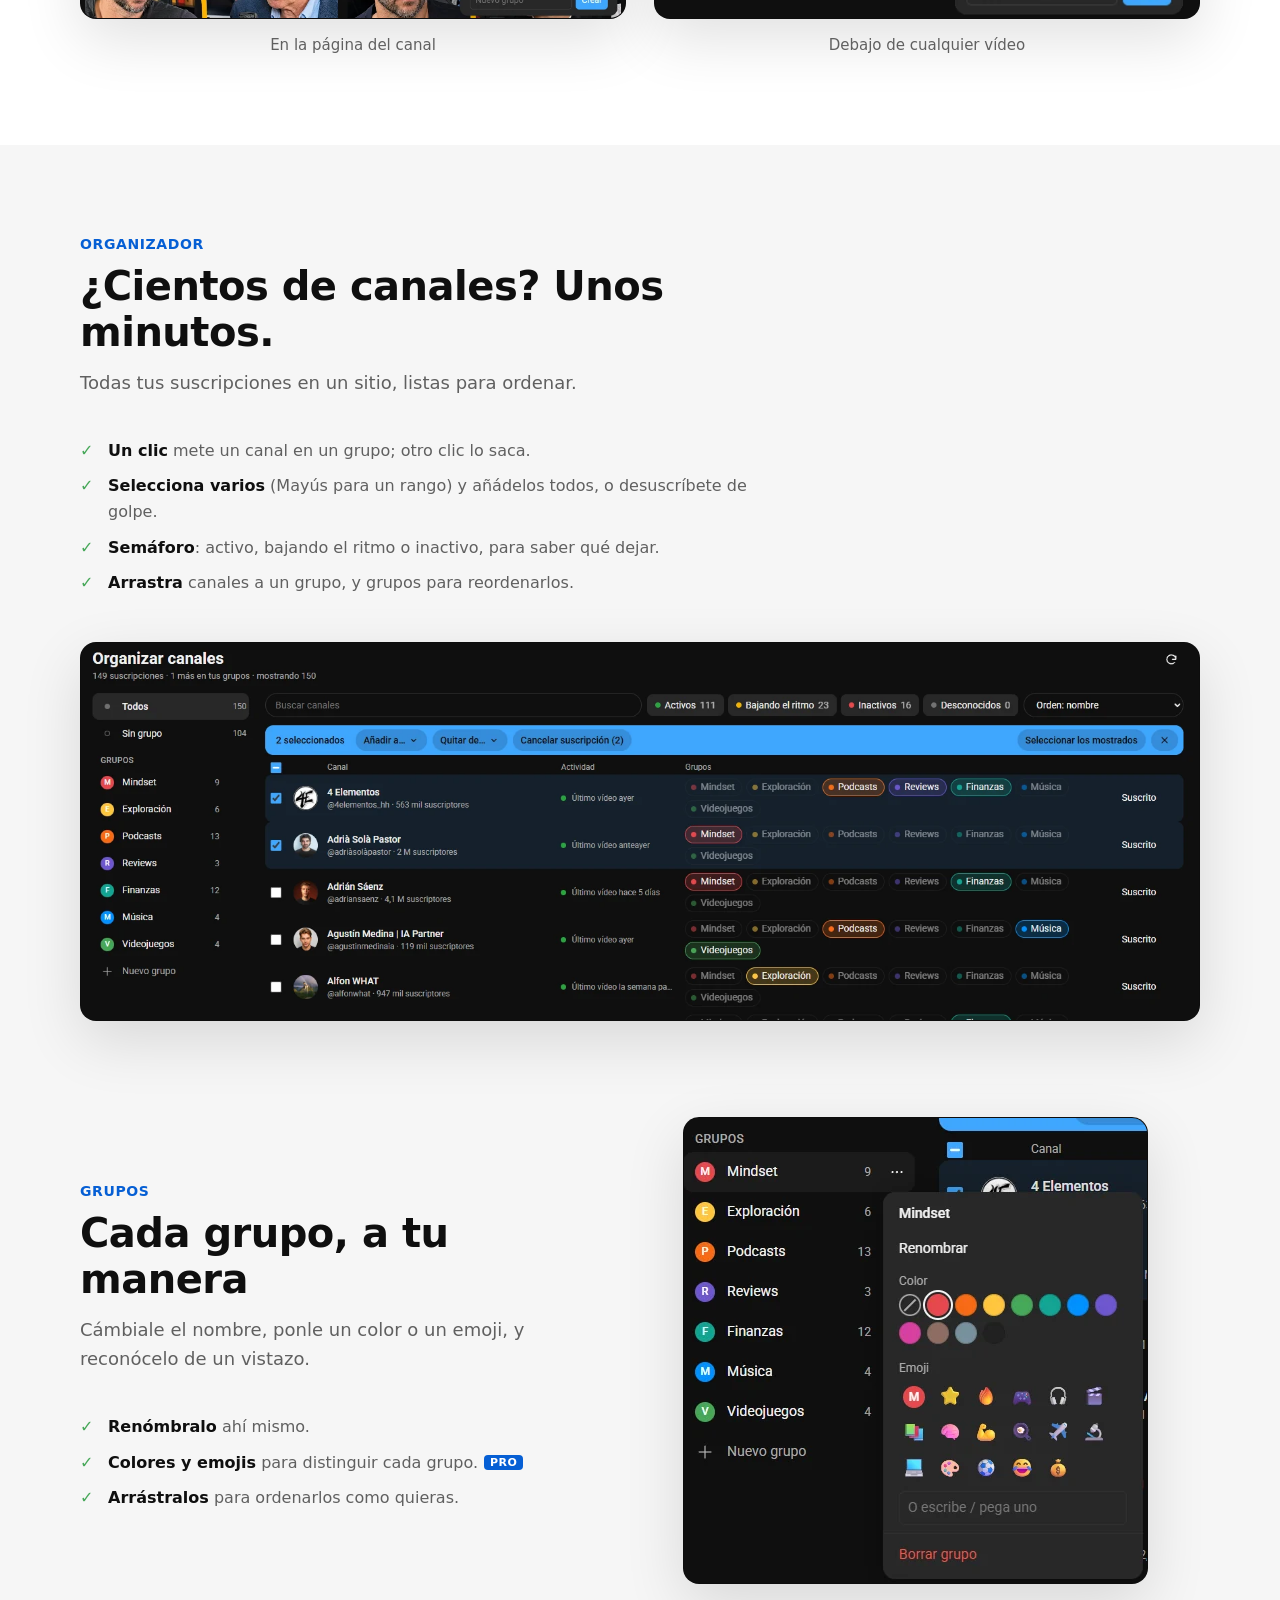
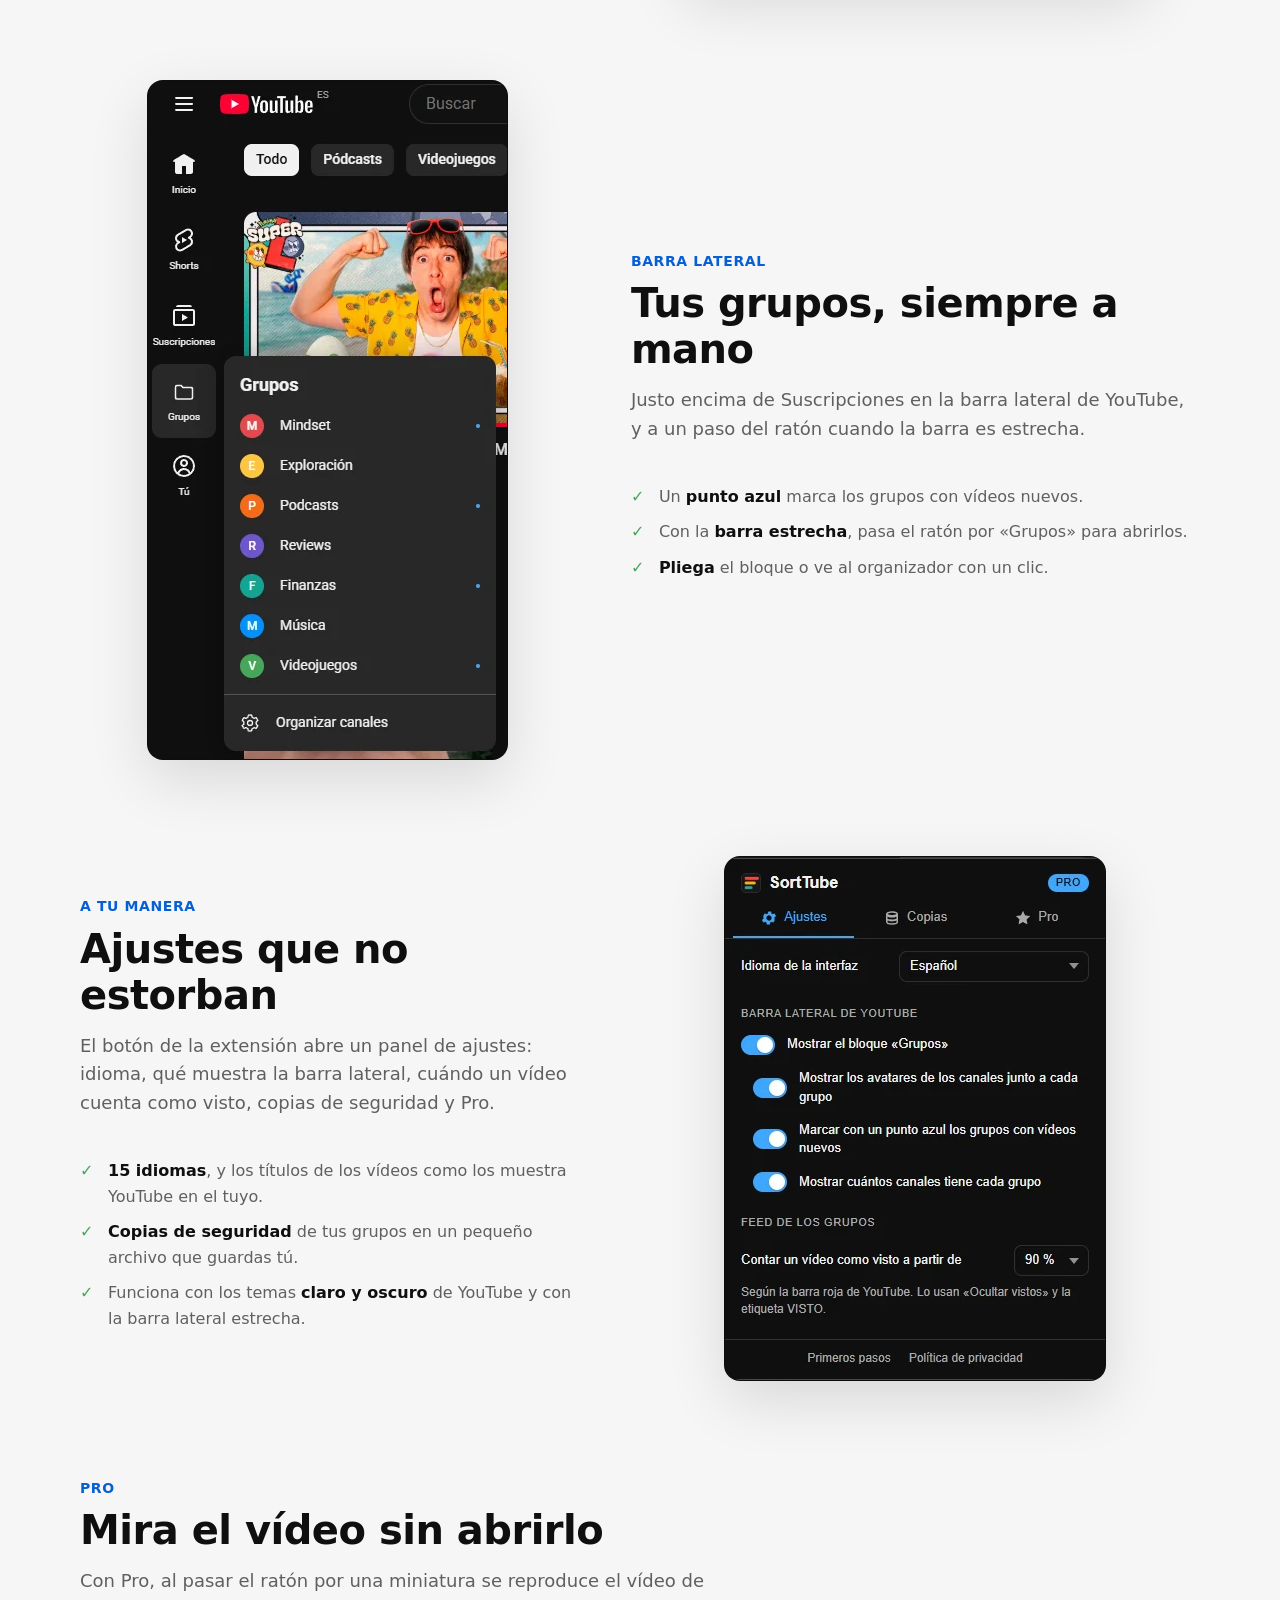
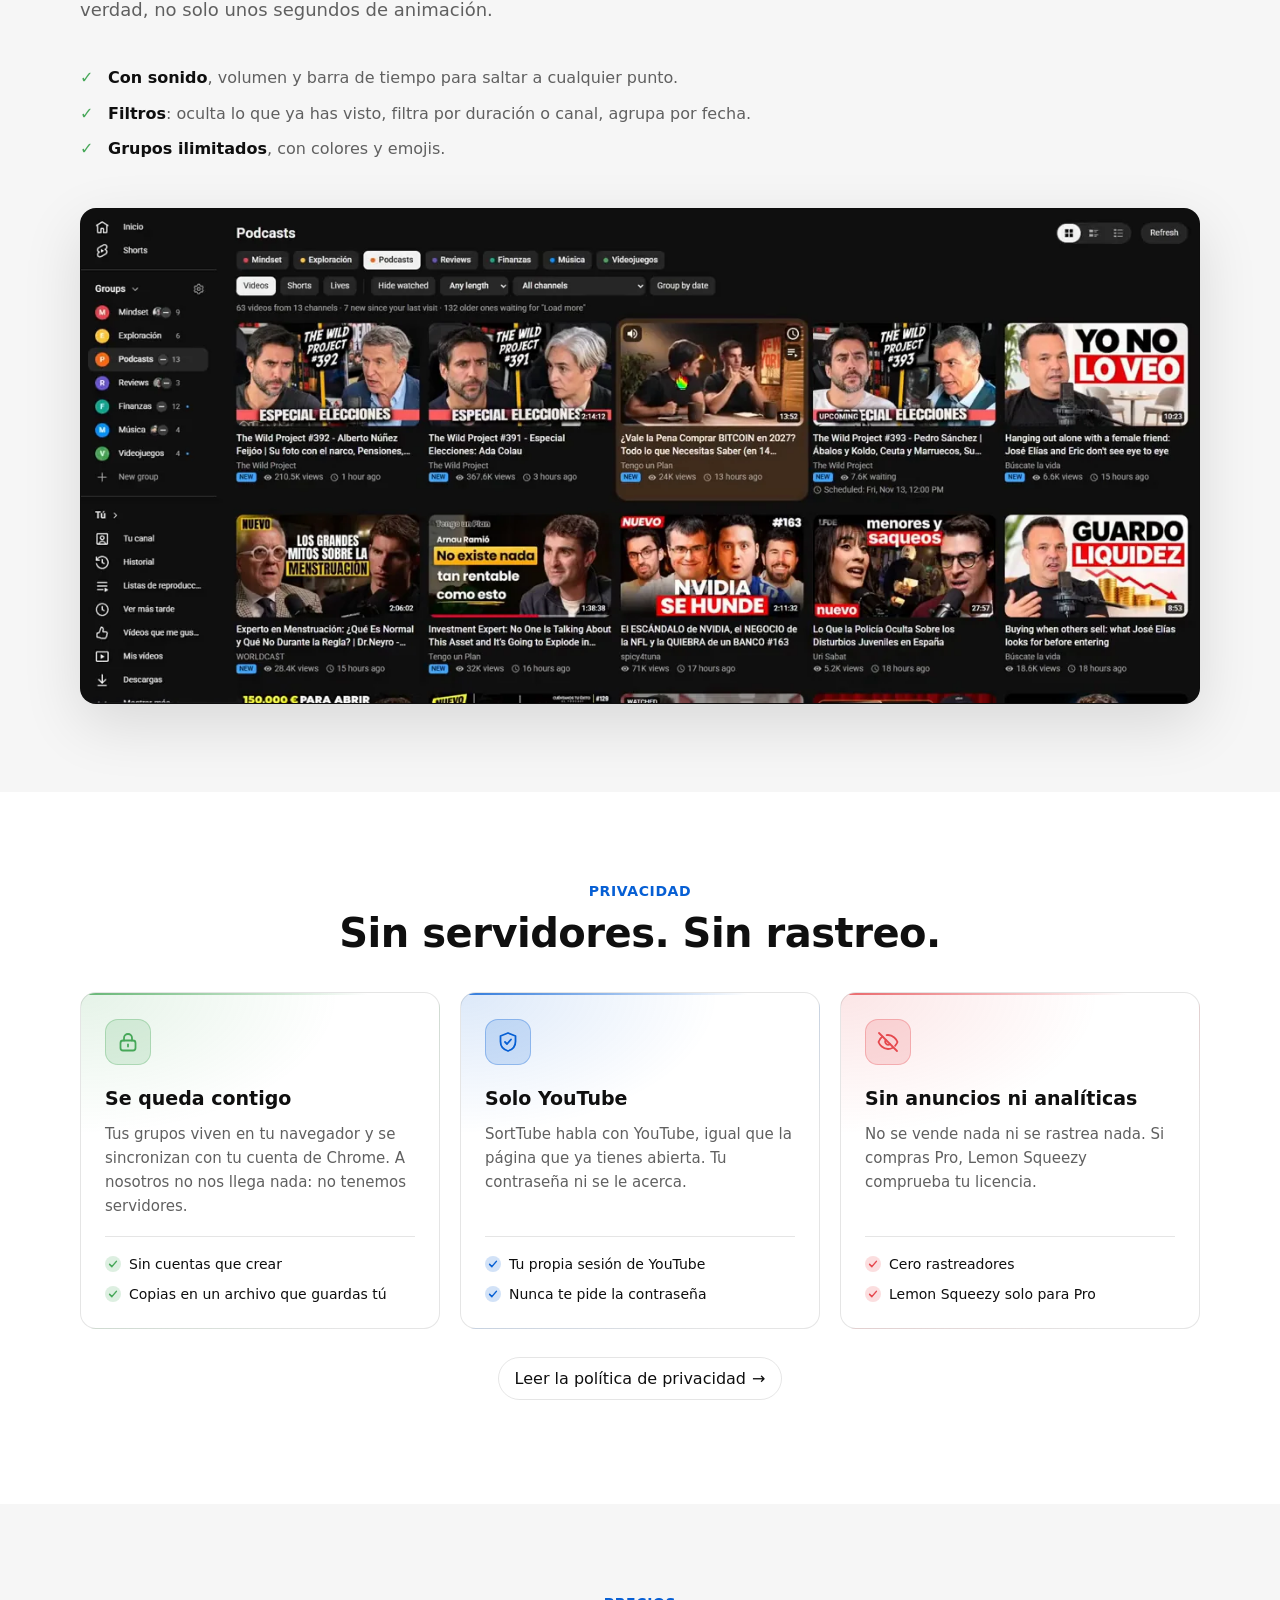
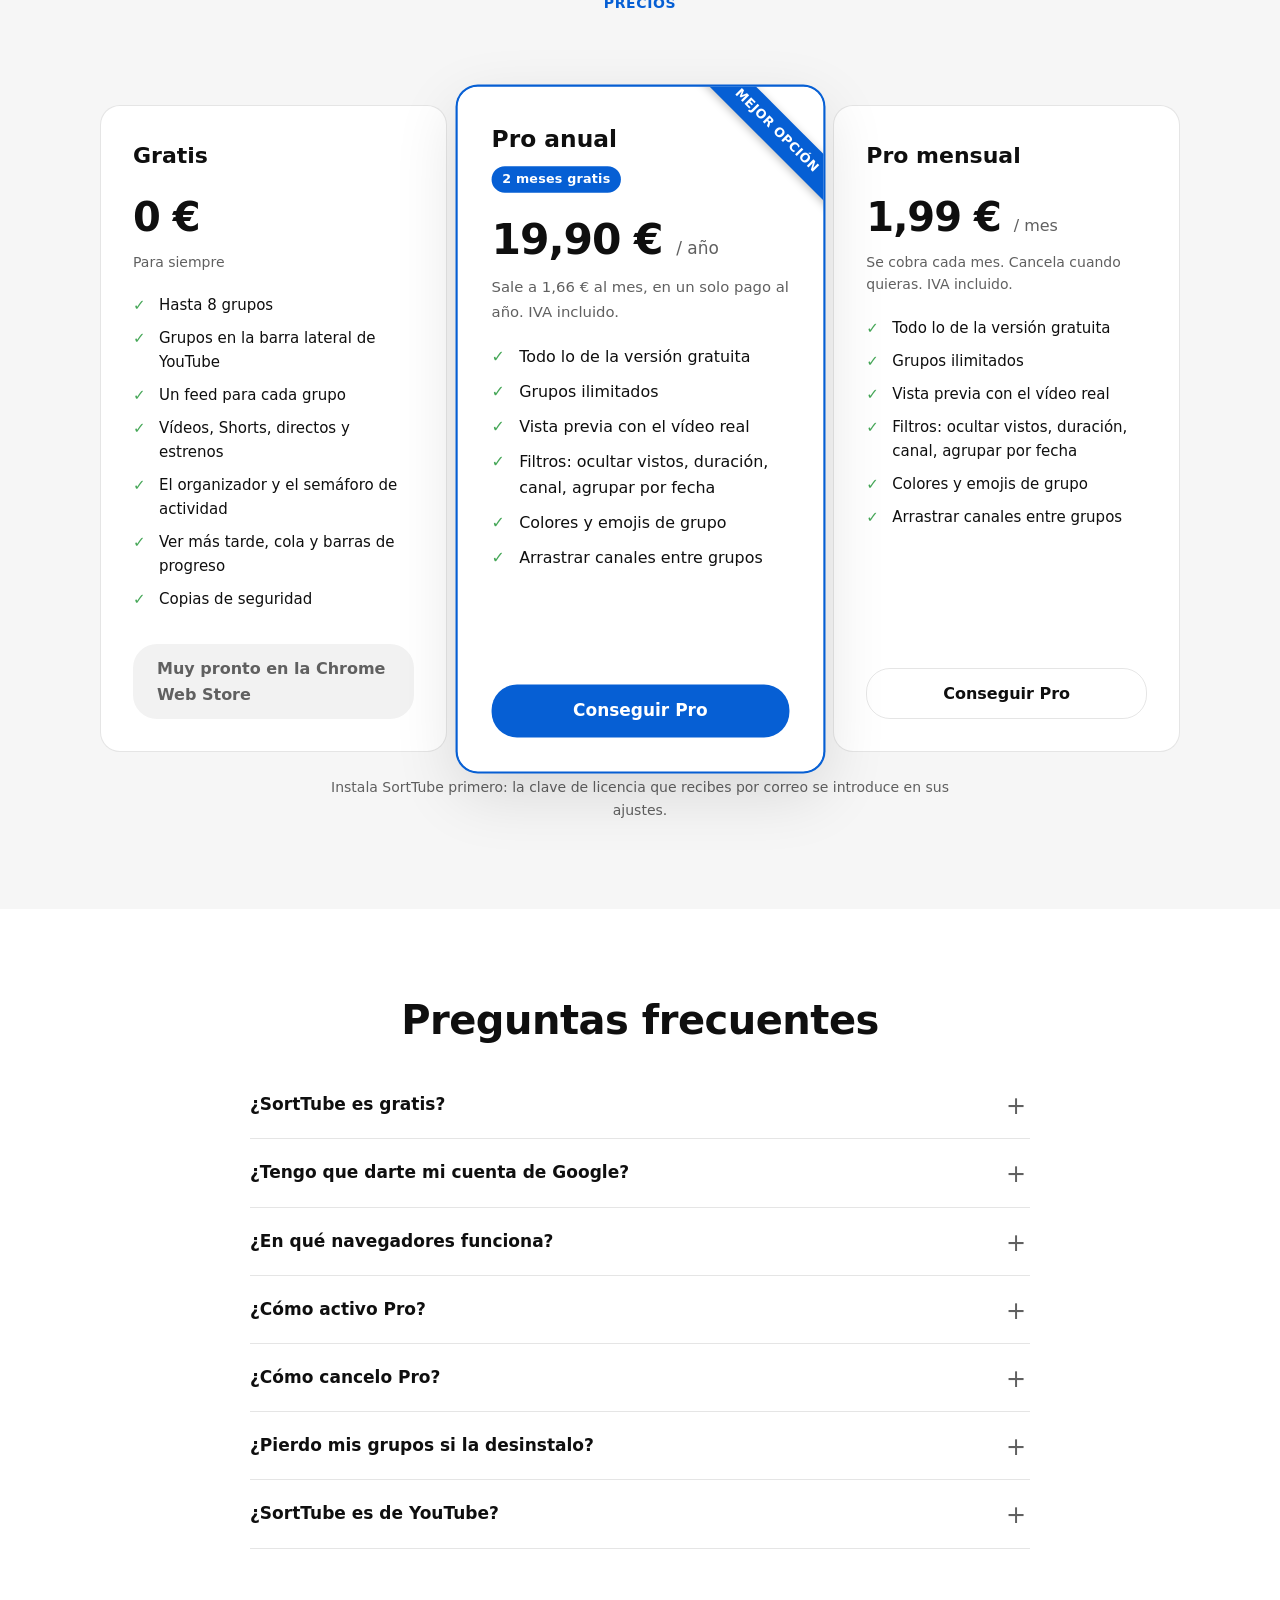
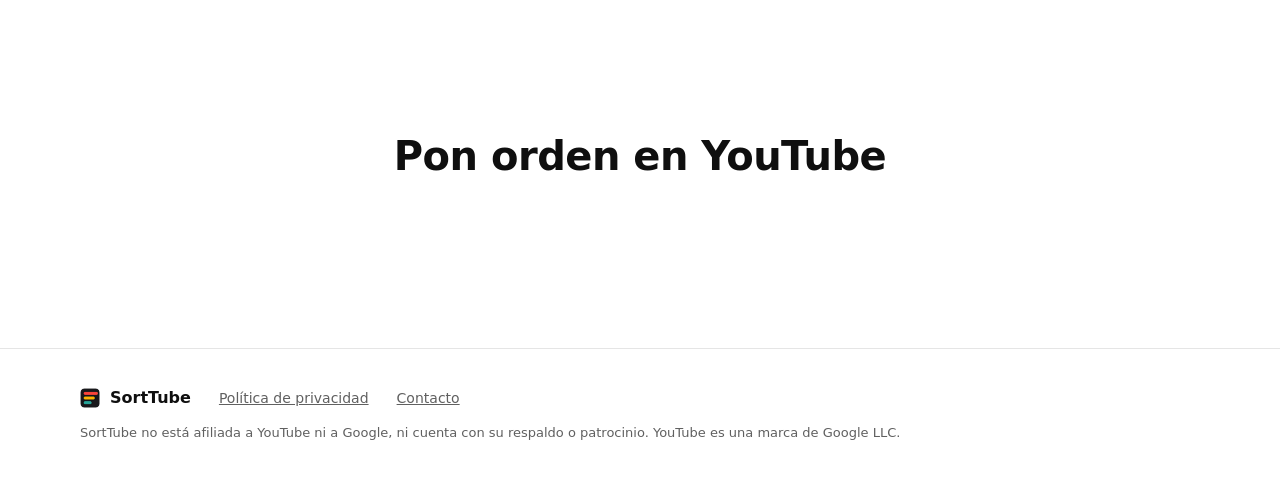
==== commit dddb4d0e: "Add files via upload" ====
--- a/es/index.html
+++ b/es/index.html
@@ -200,7 +200,7 @@
               <h3>Gratis</h3>
               <div class="price">0 €</div>
               <p class="note">Para siempre</p>
-              <ul><li>Hasta 5 grupos</li><li>Grupos en la barra lateral de YouTube</li><li>Un feed para cada grupo</li><li>Vídeos, Shorts, directos y estrenos</li><li>El organizador y el semáforo de actividad</li><li>Ver más tarde, cola y barras de progreso</li><li>Copias de seguridad</li></ul>
+              <ul><li>Hasta 8 grupos</li><li>Grupos en la barra lateral de YouTube</li><li>Un feed para cada grupo</li><li>Vídeos, Shorts, directos y estrenos</li><li>El organizador y el semáforo de actividad</li><li>Ver más tarde, cola y barras de progreso</li><li>Copias de seguridad</li></ul>
               <span class="btn soon">Muy pronto en la Chrome Web Store</span>
             </div>
             <div class="plan pro">
@@ -227,11 +227,11 @@
         <div class="wrap">
           <h2 class="center">Preguntas frecuentes</h2>
           <div class="faq" style="margin-top:28px">
-            <details><summary>¿SortTube es gratis?</summary><p>Sí. La versión gratuita tiene todo lo necesario para ordenar y ver hasta 5 grupos. Pro es opcional.</p></details>
+            <details><summary>¿SortTube es gratis?</summary><p>Sí. La versión gratuita tiene todo lo necesario para ordenar y ver hasta 8 grupos. Pro es opcional.</p></details>
             <details><summary>¿Tengo que darte mi cuenta de Google?</summary><p>No. SortTube usa YouTube en tu propio navegador, con la sesión que ya tienes. Nunca ve tu contraseña y no tiene servidores propios.</p></details>
             <details><summary>¿En qué navegadores funciona?</summary><p>En Chrome y en los navegadores que instalan extensiones de la Chrome Web Store: Edge, Brave, Opera, Vivaldi…</p></details>
             <details><summary>¿Cómo activo Pro?</summary><p>Tras la compra recibes una clave de licencia por correo. Abre los ajustes de SortTube (su botón en la barra del navegador) → Pro → introduce la clave.</p></details>
-            <details><summary>¿Cómo cancelo Pro?</summary><p>Desde el enlace de tu correo de compra, cuando quieras. Pro sigue activo hasta el final del periodo pagado y tus grupos se conservan: los 5 primeros siguen en uso y el resto esperan, bloqueados, hasta que vuelvas.</p></details>
+            <details><summary>¿Cómo cancelo Pro?</summary><p>Desde el enlace de tu correo de compra, cuando quieras. Pro sigue activo hasta el final del periodo pagado y tus grupos se conservan: los 8 primeros siguen en uso y el resto esperan, bloqueados, hasta que vuelvas.</p></details>
             <details><summary>¿Pierdo mis grupos si la desinstalo?</summary><p>Descarga antes una copia de seguridad (ajustes de SortTube → Copias) e impórtala después. Con la sincronización de Chrome, además, vuelven solos en tus otros ordenadores.</p></details>
             <details><summary>¿SortTube es de YouTube?</summary><p>No. SortTube es una extensión independiente, sin relación con YouTube ni con Google.</p></details>
           </div>
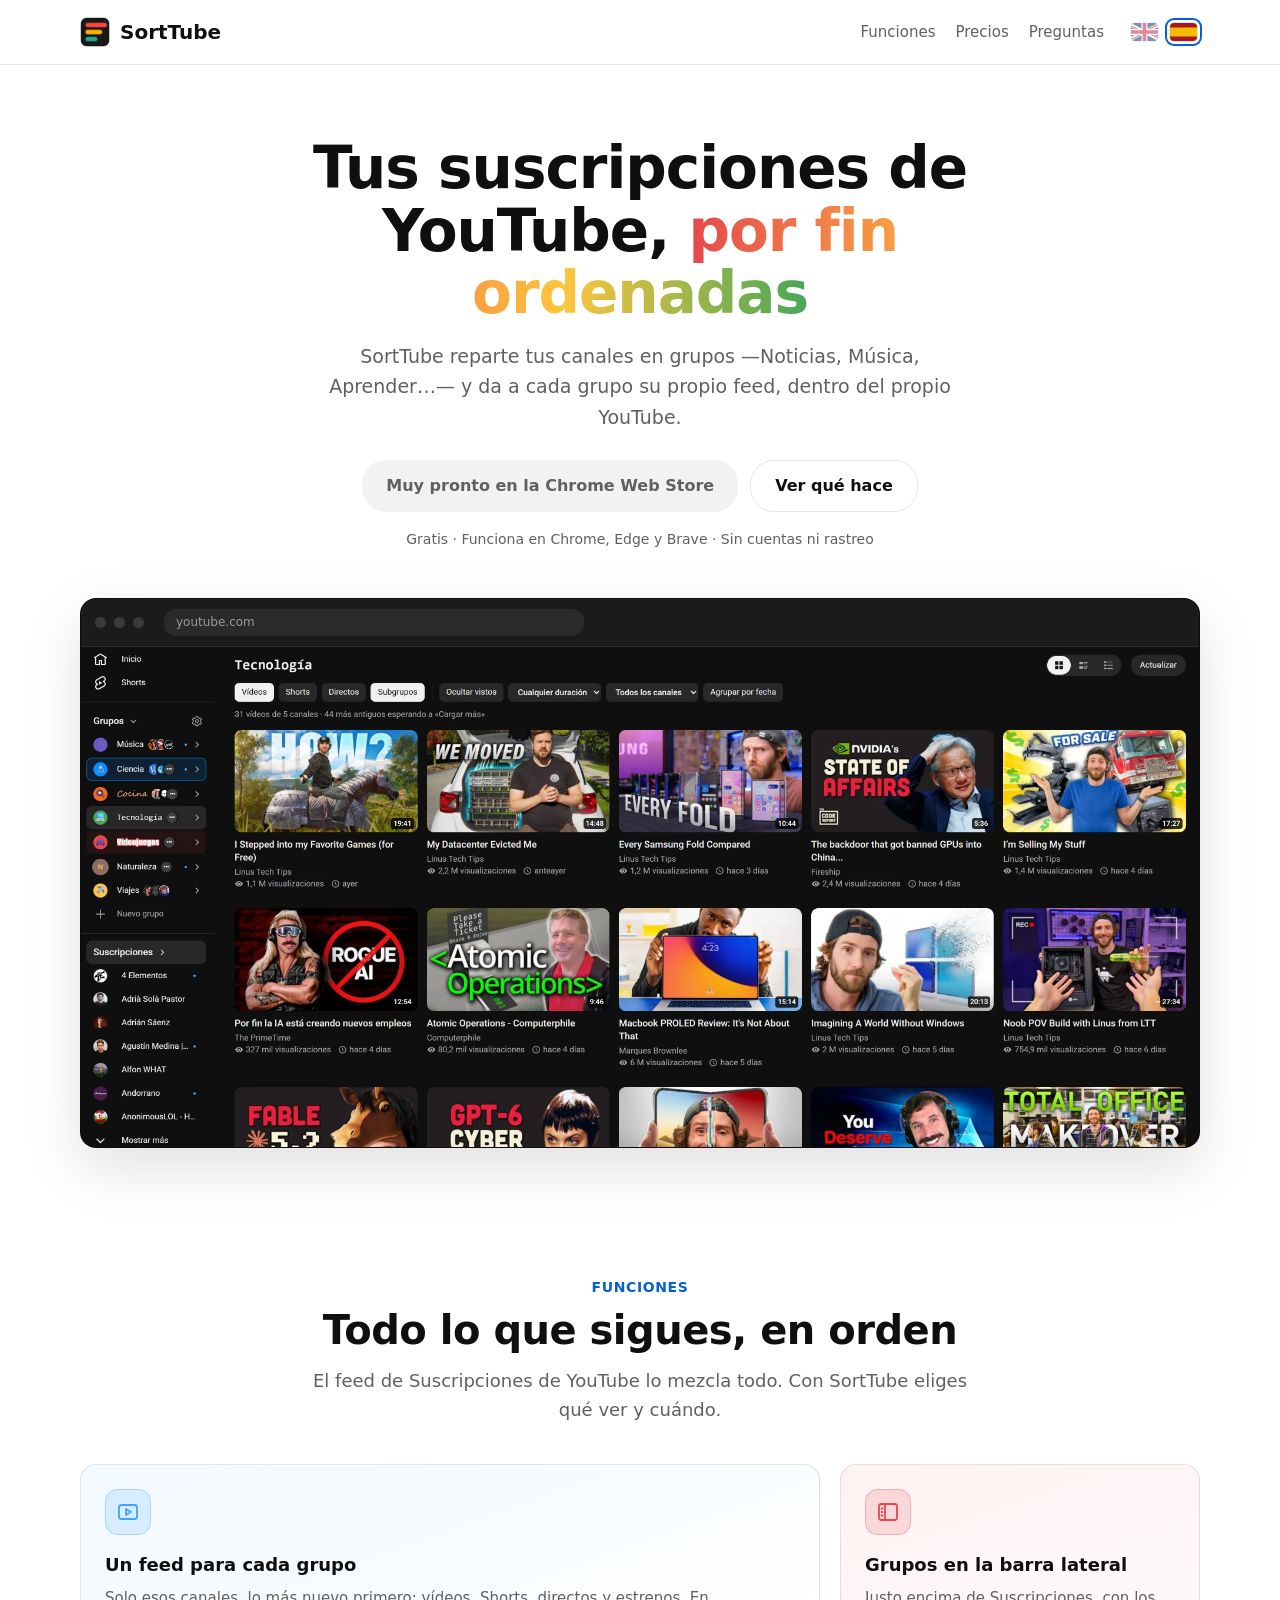
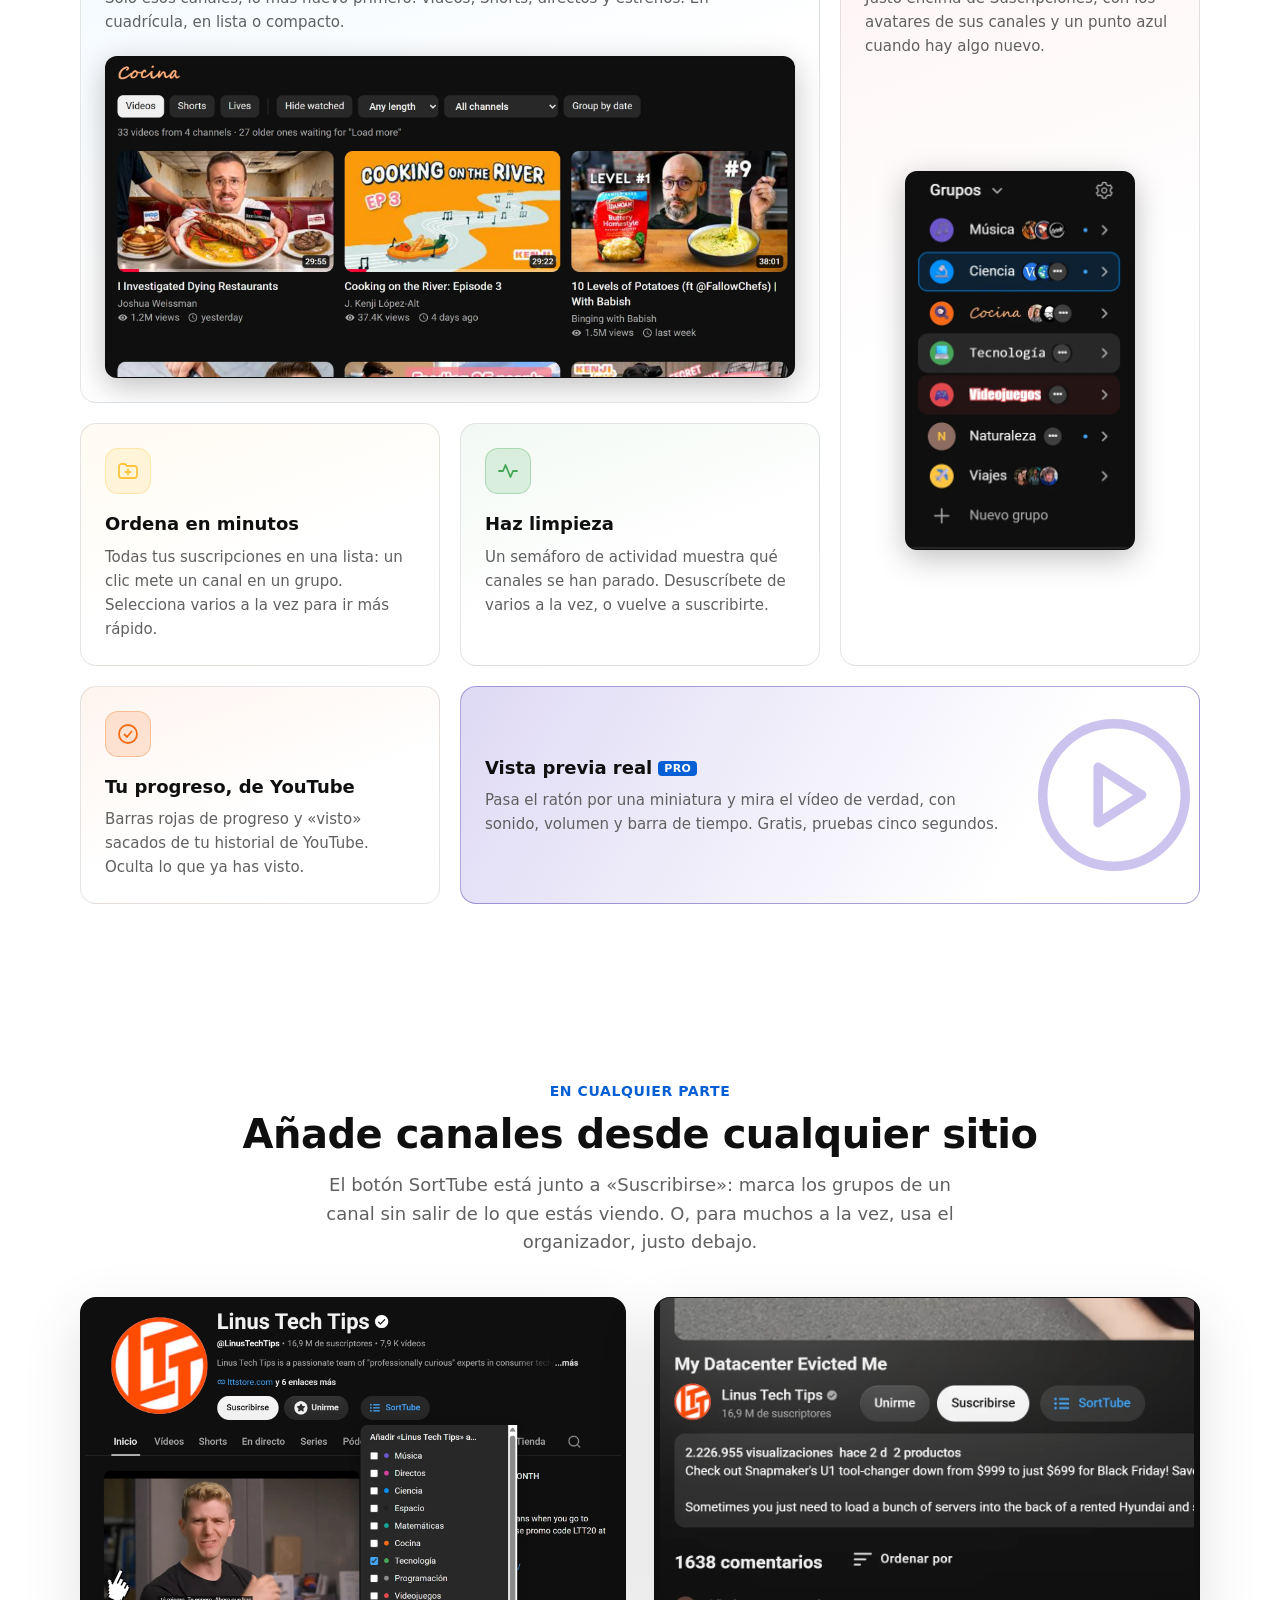
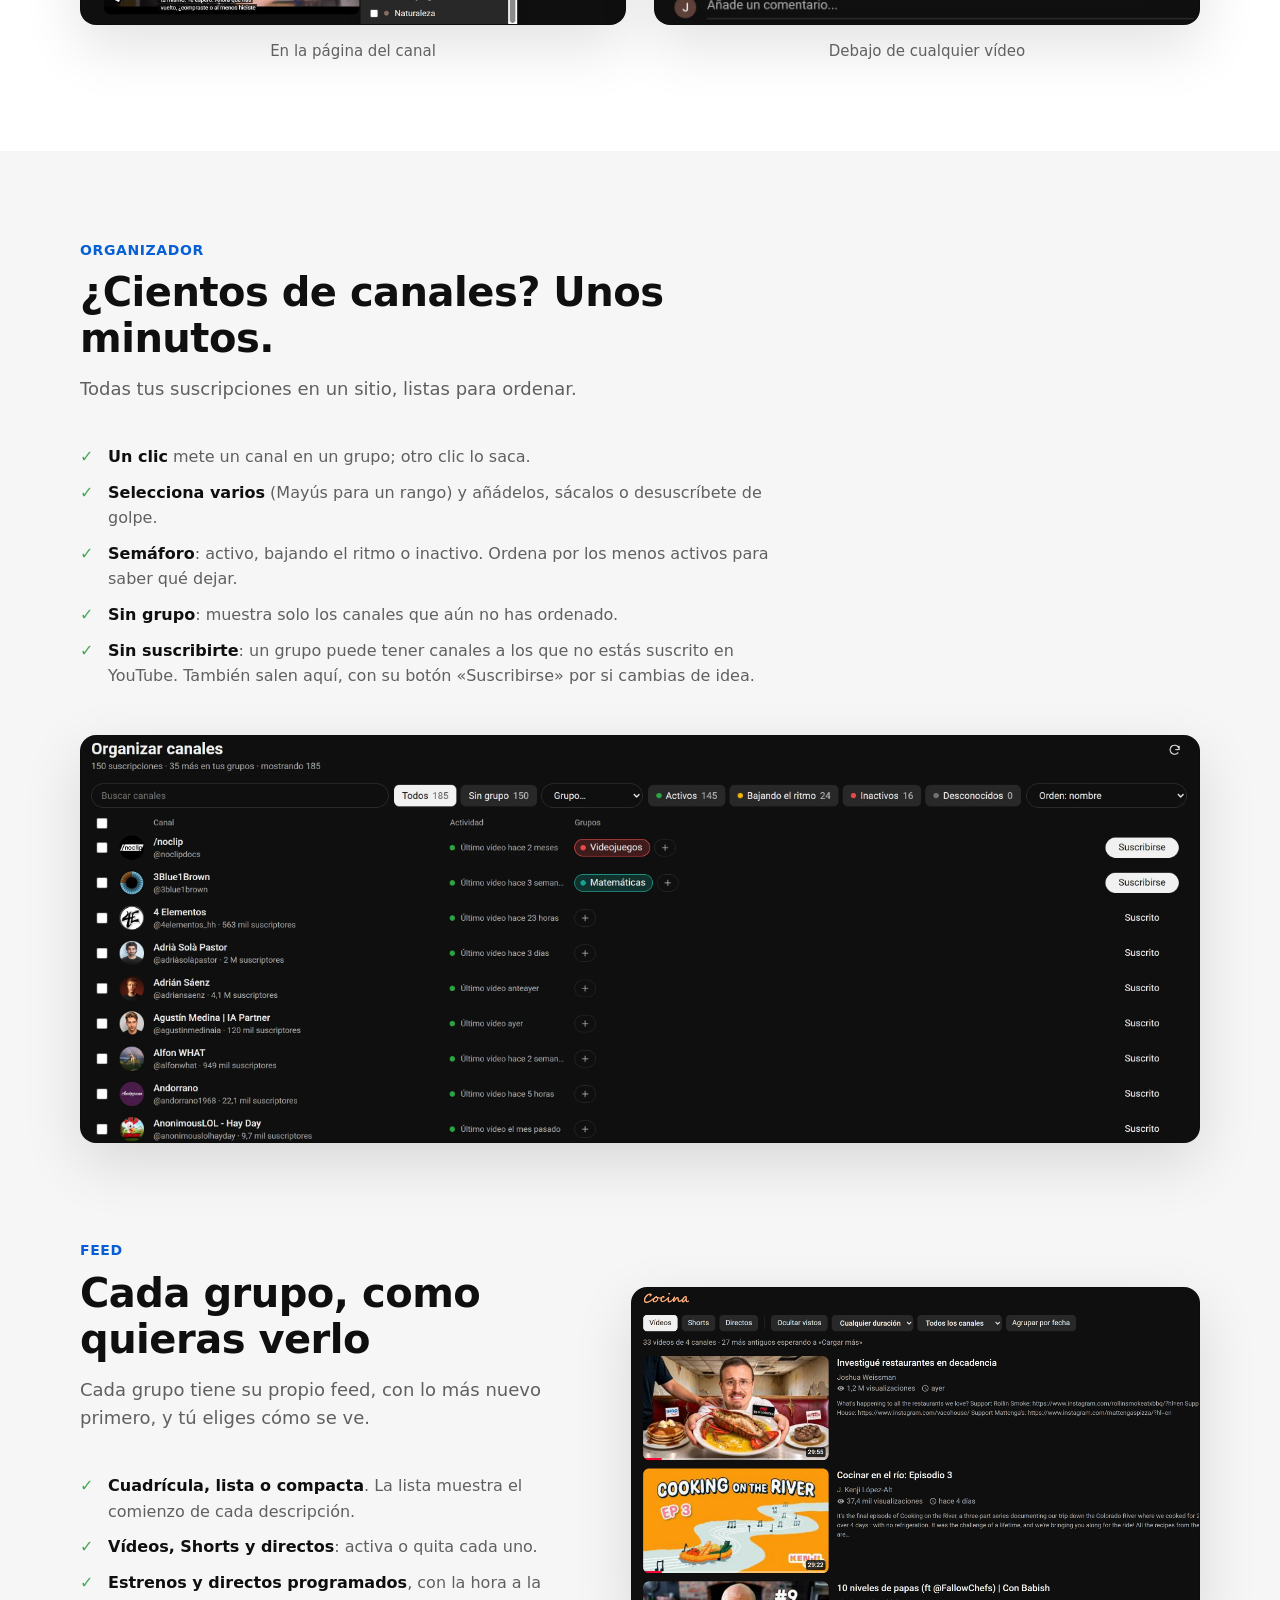
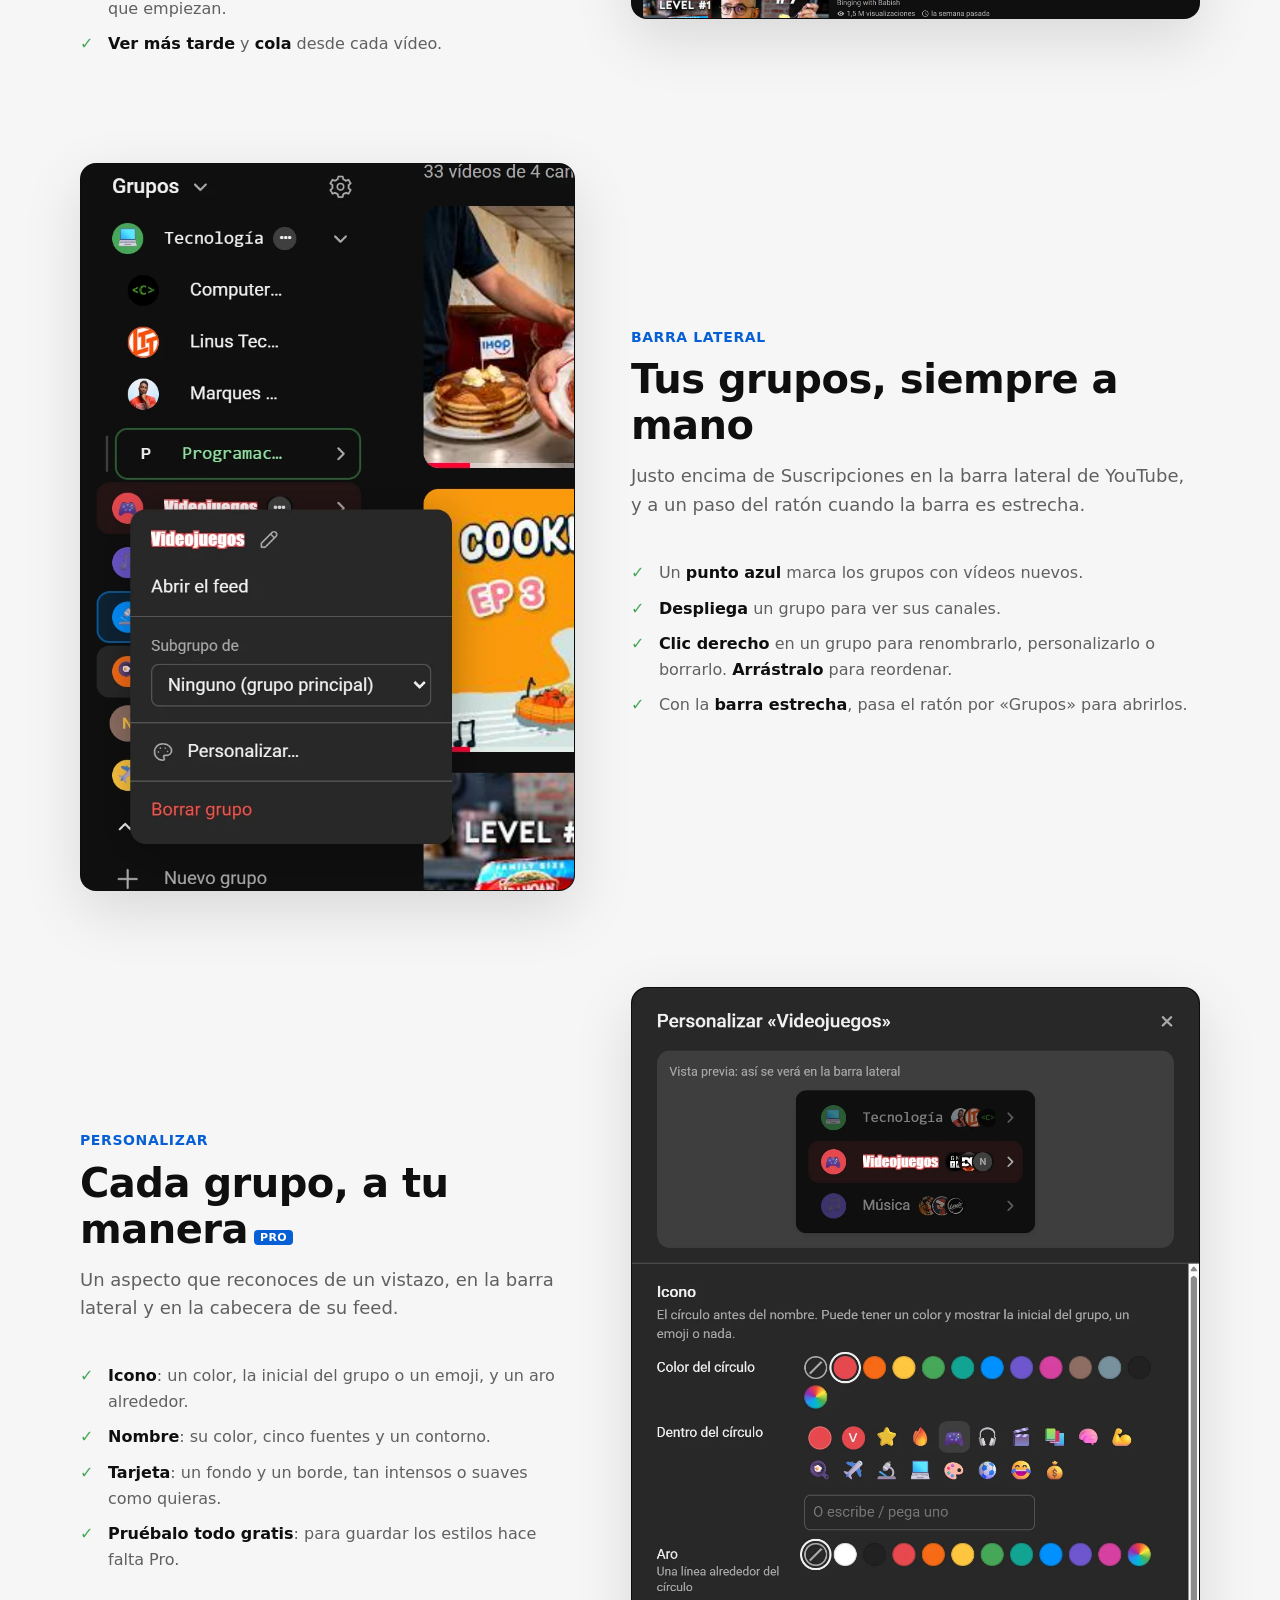
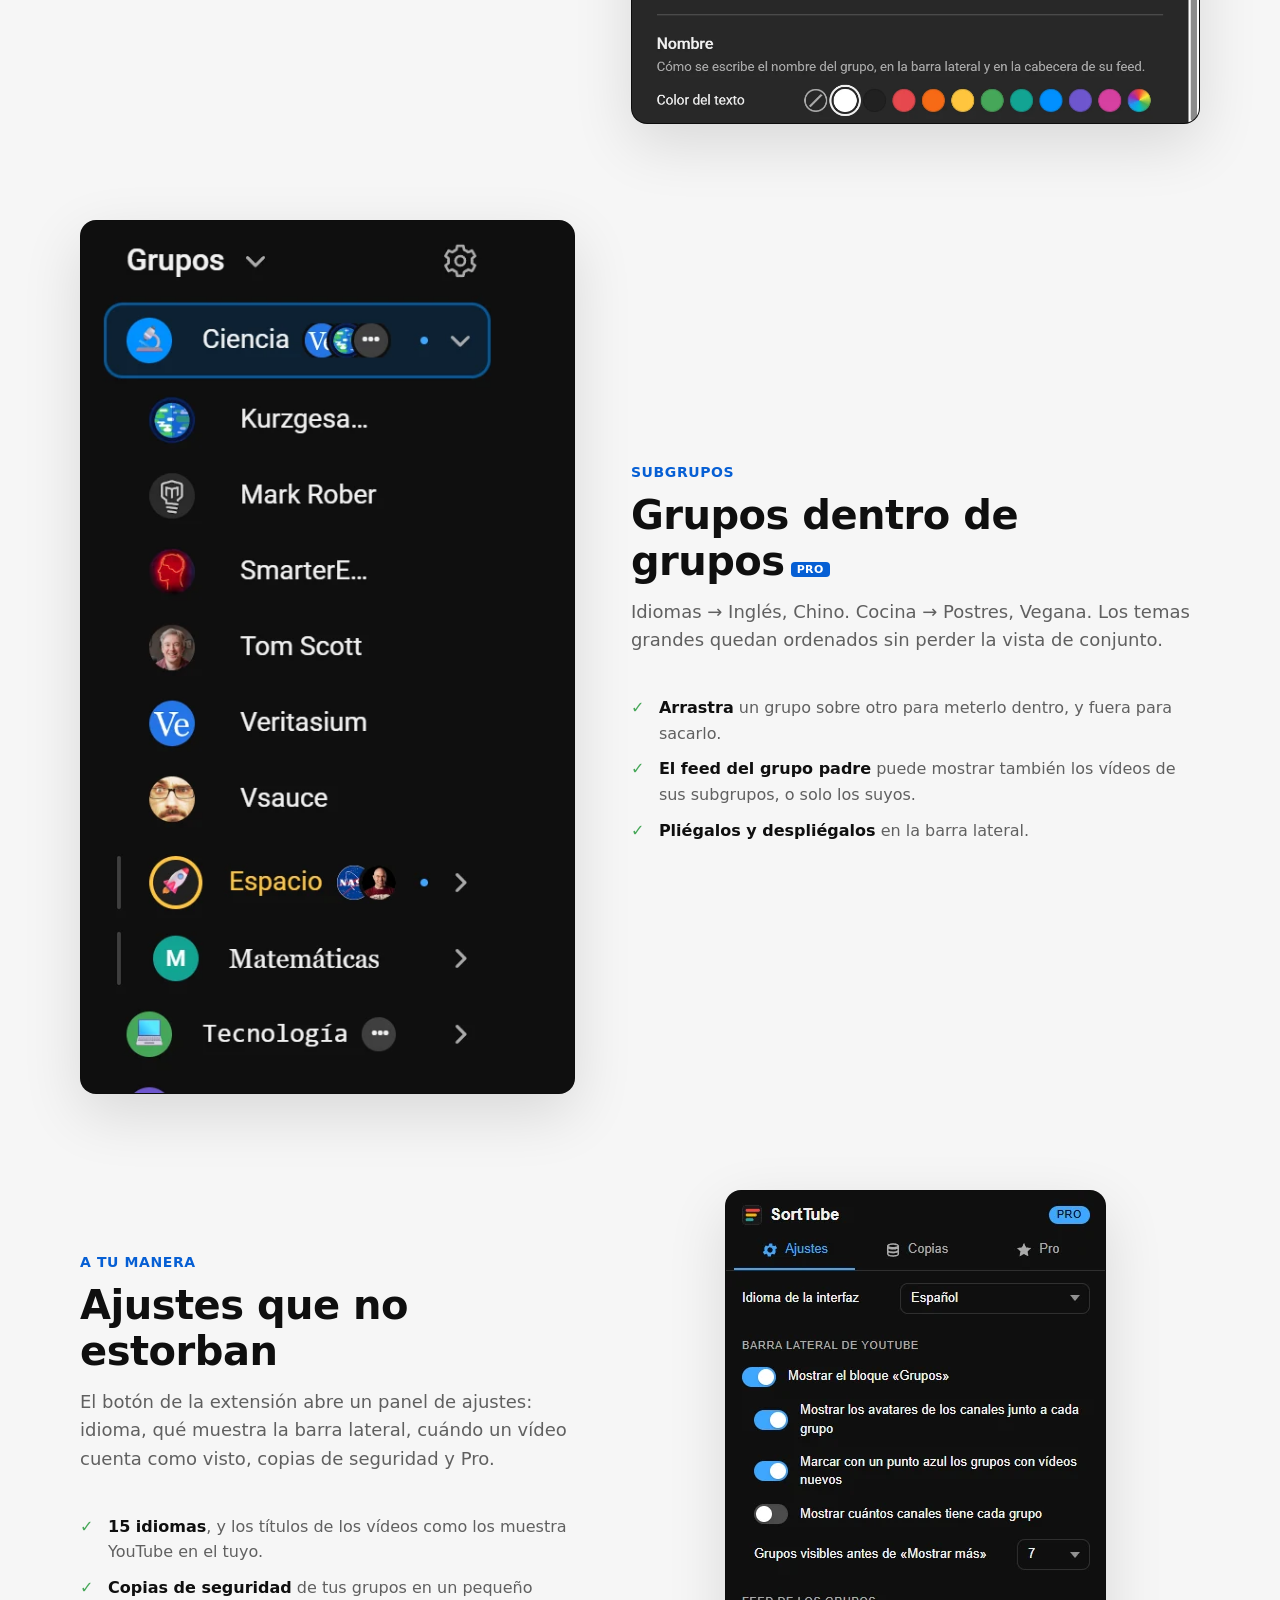
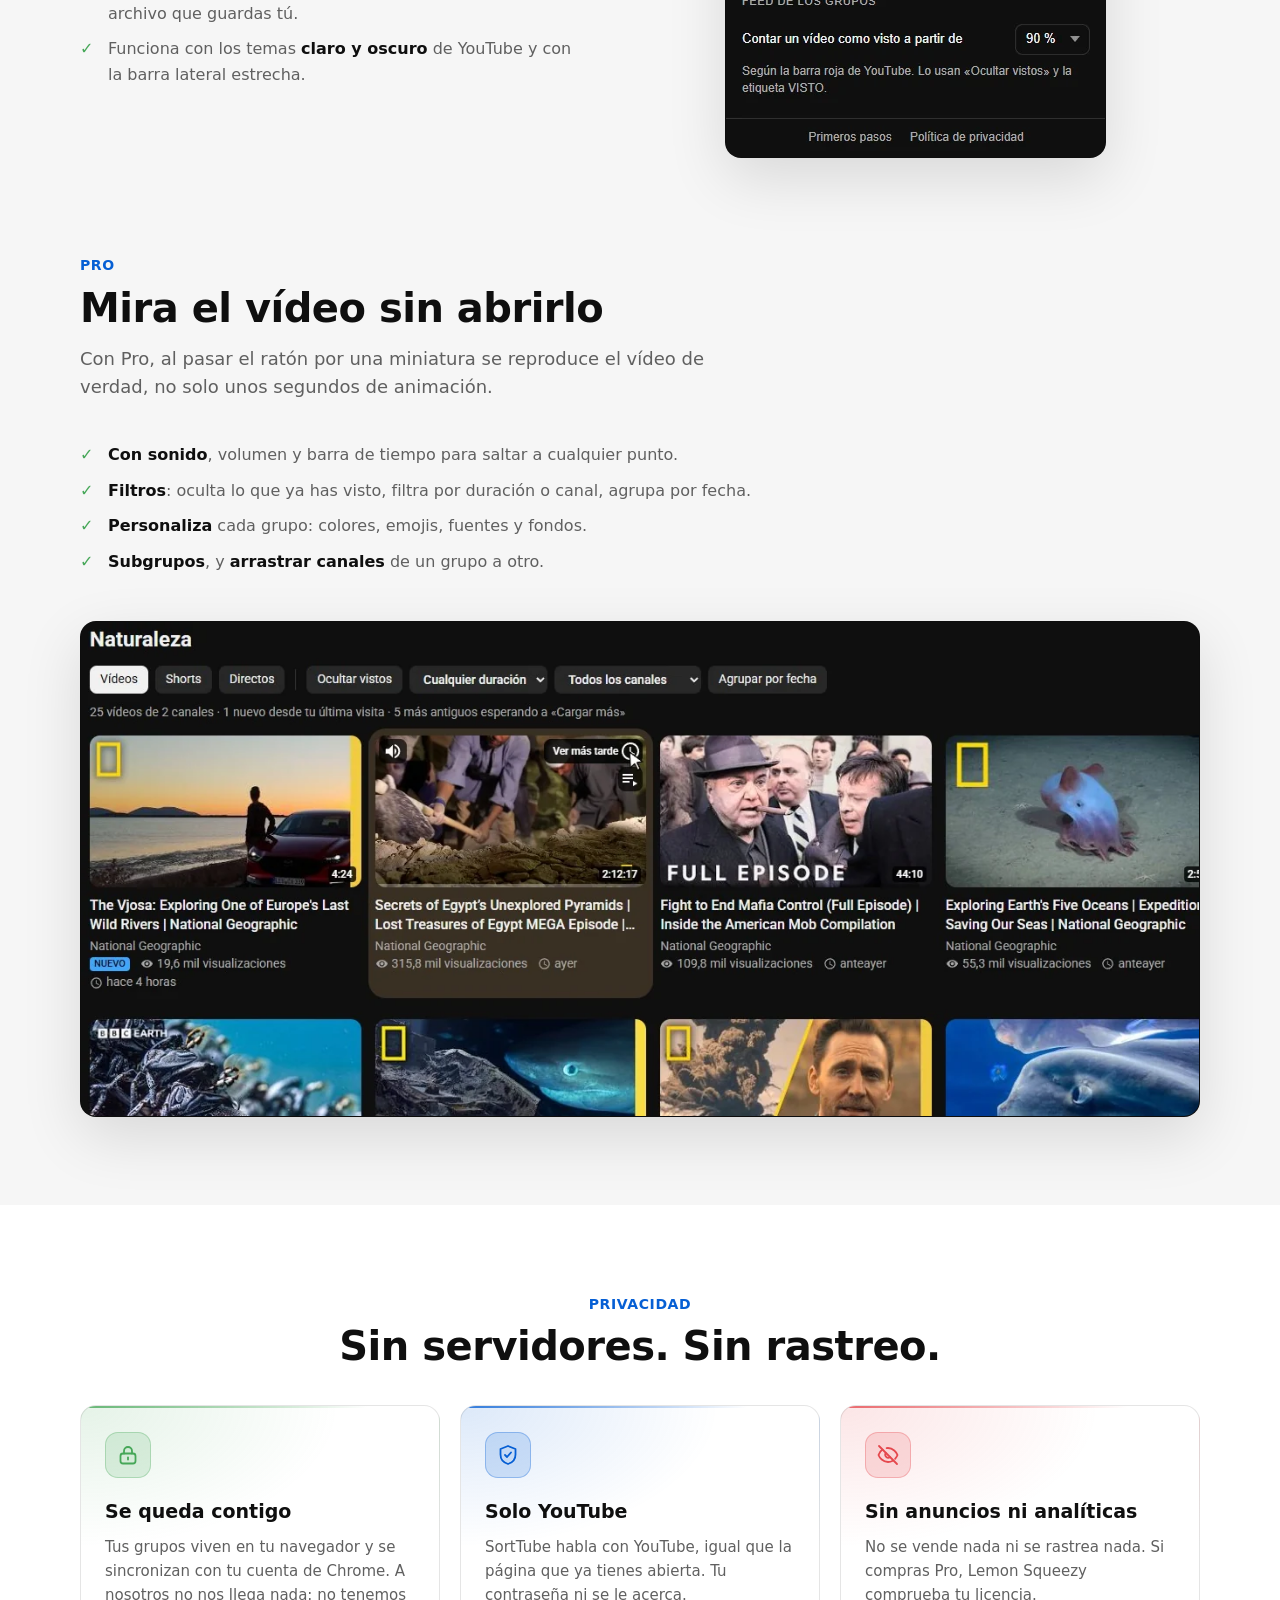
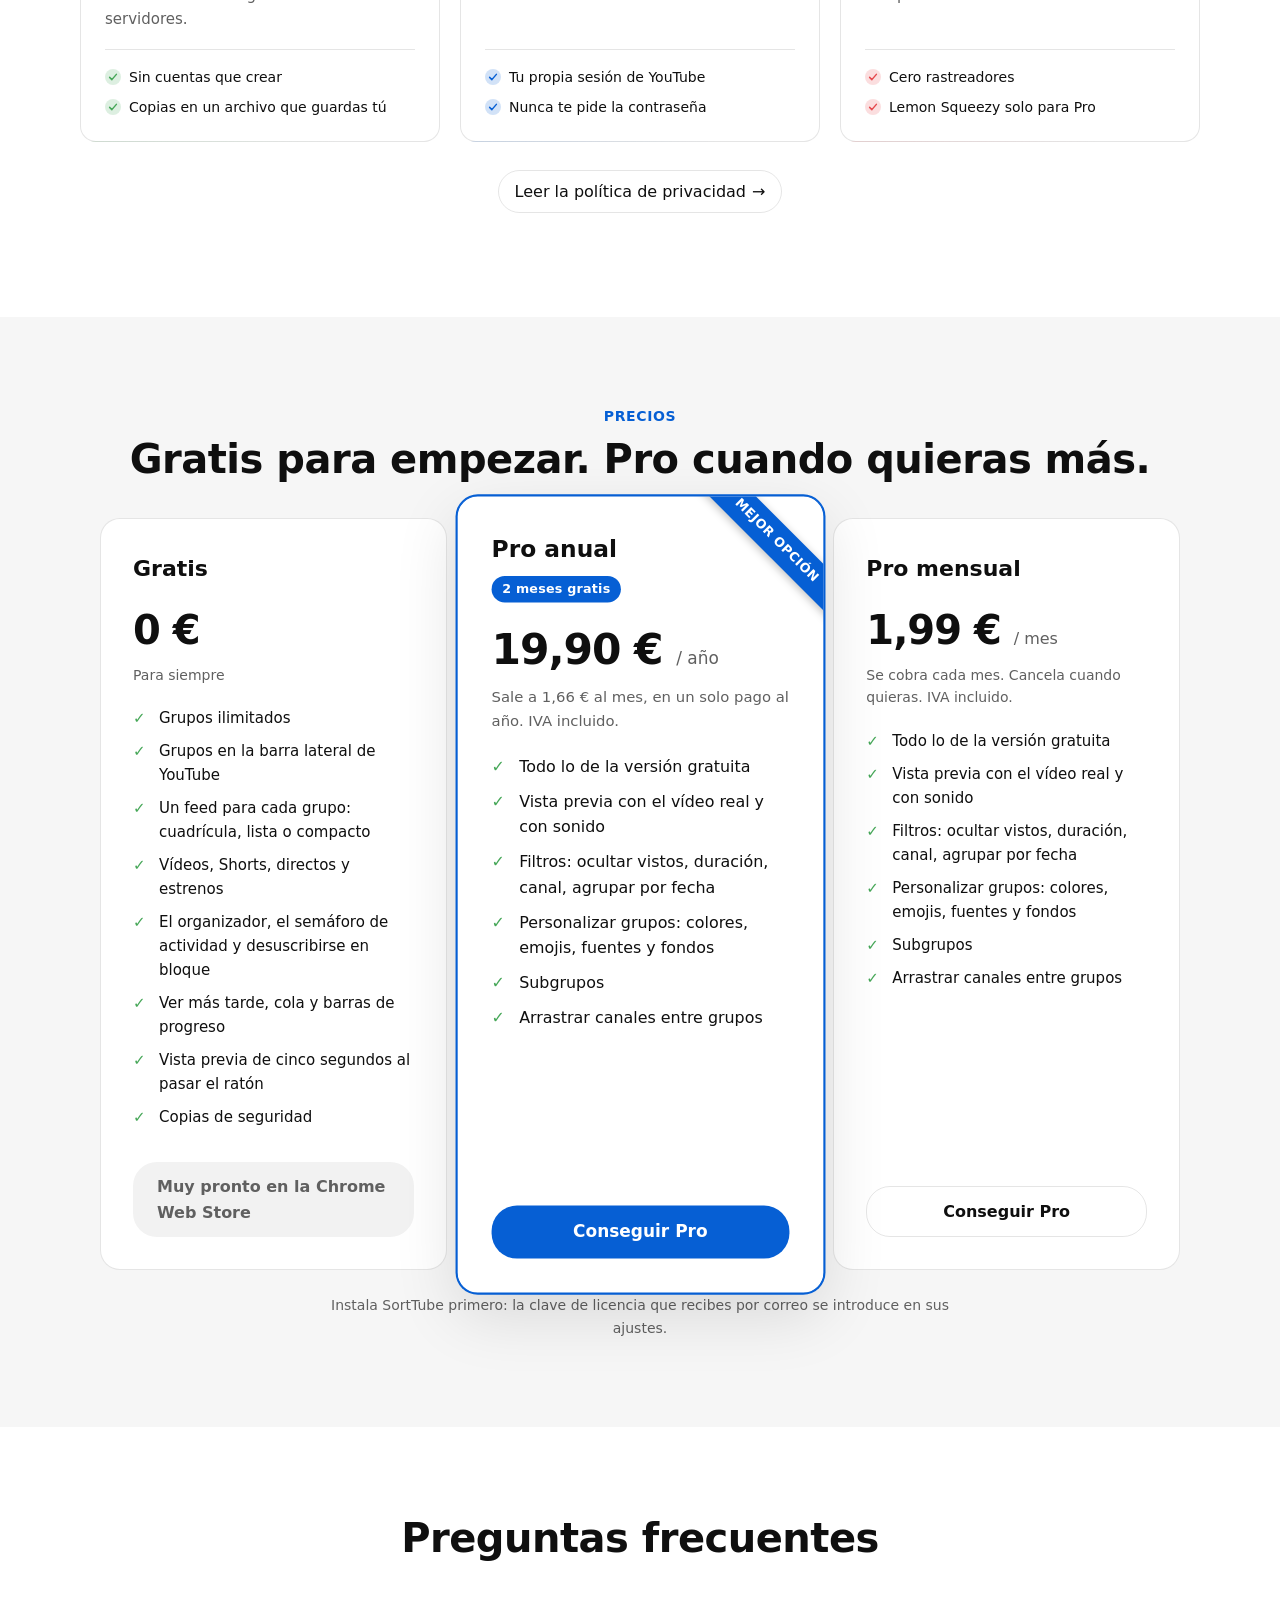
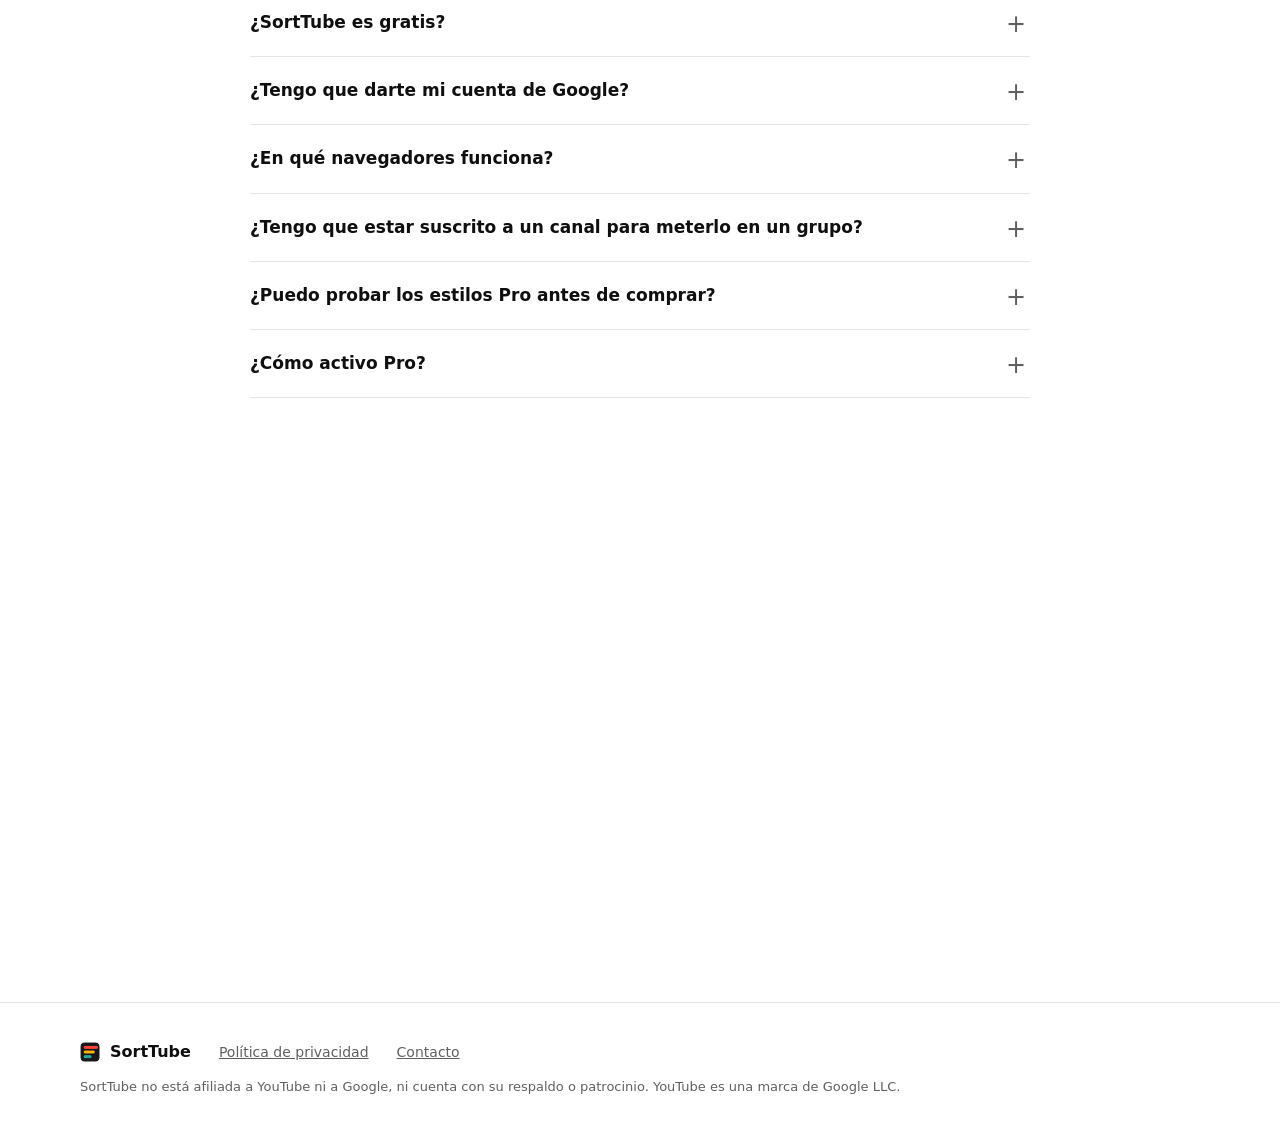
==== commit fce05cb8: "Add files via upload" ====
--- a/es/index.html
+++ b/es/index.html
@@ -45,7 +45,7 @@
 
           <figure class="shot shot-hero">
             <div class="shot-bar" aria-hidden="true"><i></i><i></i><i></i><span>youtube.com</span></div>
-            <img src="../assets/shot-feed-es.webp" width="1902" height="843" alt="YouTube con SortTube: el bloque Grupos en la barra lateral y el feed de un grupo" />
+            <img src="../assets/web-feed-es.webp" width="1900" height="850" alt="YouTube con SortTube: el bloque Grupos en la barra lateral y el feed de un grupo" />
           </figure>
         </div>
       </div>
@@ -59,18 +59,18 @@
           </div>
           <div class="features bento">
             <div class="feature wide" style="--tint:#3ea6ff">
-              <div class="ico"><svg viewBox="0 0 24 24" fill="none" stroke="currentColor" stroke-width="1.8" stroke-linecap="round" stroke-linejoin="round" aria-hidden="true"><rect x="3" y="5" width="18" height="14" rx="2.5"/><path d="m10 9 5 3-5 3z"/></svg></div><h3>Un feed para cada grupo</h3><p>Solo esos canales, lo más nuevo primero. Vídeos, Shorts, directos y estrenos, cada uno con su etiqueta.</p>
-              <div class="media media-wide"><img src="../assets/crop-feed-feed-es.webp" width="986" height="456" alt="" loading="lazy" /></div>
+              <div class="ico"><svg viewBox="0 0 24 24" fill="none" stroke="currentColor" stroke-width="1.8" stroke-linecap="round" stroke-linejoin="round" aria-hidden="true"><rect x="3" y="5" width="18" height="14" rx="2.5"/><path d="m10 9 5 3-5 3z"/></svg></div><h3>Un feed para cada grupo</h3><p>Solo esos canales, lo más nuevo primero: vídeos, Shorts, directos y estrenos. En cuadrícula, en lista o compacto.</p>
+              <div class="media media-wide"><img src="../assets/web-feed_top-es.webp" width="990" height="460" alt="" loading="lazy" /></div>
             </div>
             <div class="feature tall" style="--tint:#e5484d">
-              <div class="ico"><svg viewBox="0 0 24 24" fill="none" stroke="currentColor" stroke-width="1.8" stroke-linecap="round" stroke-linejoin="round" aria-hidden="true"><rect x="3" y="4" width="18" height="16" rx="2.5"/><path d="M9 4v16"/><path d="M5.5 8.5h1M5.5 12h1M5.5 15.5h1"/></svg></div><h3>Grupos en la barra lateral</h3><p>Tus grupos, justo encima de Suscripciones, con un punto azul cuando hay algo nuevo.</p>
-              <div class="media media-tall"><img src="../assets/crop-side-feed-es.webp" width="220" height="364" alt="" loading="lazy" /></div>
+              <div class="ico"><svg viewBox="0 0 24 24" fill="none" stroke="currentColor" stroke-width="1.8" stroke-linecap="round" stroke-linejoin="round" aria-hidden="true"><rect x="3" y="4" width="18" height="16" rx="2.5"/><path d="M9 4v16"/><path d="M5.5 8.5h1M5.5 12h1M5.5 15.5h1"/></svg></div><h3>Grupos en la barra lateral</h3><p>Justo encima de Suscripciones, con los avatares de sus canales y un punto azul cuando hay algo nuevo.</p>
+              <div class="media media-tall"><img src="../assets/web-sidebar-es.webp" width="230" height="380" alt="" loading="lazy" /></div>
             </div>
             <div class="feature" style="--tint:#ffc53d"><div class="ico"><svg viewBox="0 0 24 24" fill="none" stroke="currentColor" stroke-width="1.8" stroke-linecap="round" stroke-linejoin="round" aria-hidden="true"><path d="M3 7.5A2.5 2.5 0 0 1 5.5 5H9l2 2h7.5A2.5 2.5 0 0 1 21 9.5v7a2.5 2.5 0 0 1-2.5 2.5h-13A2.5 2.5 0 0 1 3 16.5z"/><path d="M12 10.5v5M9.5 13h5"/></svg></div><h3>Ordena en minutos</h3><p>Todas tus suscripciones en una lista: un clic mete un canal en un grupo. Selecciona varios a la vez para ir más rápido.</p></div>
-            <div class="feature" style="--tint:#46a758"><div class="ico"><svg viewBox="0 0 24 24" fill="none" stroke="currentColor" stroke-width="1.8" stroke-linecap="round" stroke-linejoin="round" aria-hidden="true"><path d="M3 12h4l2.5-6 5 12 2.5-6h4"/></svg></div><h3>Haz limpieza</h3><p>Un semáforo de actividad muestra qué canales se han parado, y puedes desuscribirte de varios a la vez.</p></div>
+            <div class="feature" style="--tint:#46a758"><div class="ico"><svg viewBox="0 0 24 24" fill="none" stroke="currentColor" stroke-width="1.8" stroke-linecap="round" stroke-linejoin="round" aria-hidden="true"><path d="M3 12h4l2.5-6 5 12 2.5-6h4"/></svg></div><h3>Haz limpieza</h3><p>Un semáforo de actividad muestra qué canales se han parado. Desuscríbete de varios a la vez, o vuelve a suscribirte.</p></div>
             <div class="feature" style="--tint:#f76b15"><div class="ico"><svg viewBox="0 0 24 24" fill="none" stroke="currentColor" stroke-width="1.8" stroke-linecap="round" stroke-linejoin="round" aria-hidden="true"><circle cx="12" cy="12" r="9"/><path d="m8.5 12.5 2.5 2.5 4.5-5.5"/></svg></div><h3>Tu progreso, de YouTube</h3><p>Barras rojas de progreso y «visto» sacados de tu historial de YouTube. Oculta lo que ya has visto.</p></div>
             <div class="feature wide pro" style="--tint:#6e56cf">
-              <h3>Vista previa real<span class="tag-pro">PRO</span></h3><p>Pasa el ratón por una miniatura y mira el vídeo de verdad, con sonido, volumen y barra de tiempo.</p>
+              <h3>Vista previa real<span class="tag-pro">PRO</span></h3><p>Pasa el ratón por una miniatura y mira el vídeo de verdad, con sonido, volumen y barra de tiempo. Gratis, pruebas cinco segundos.</p>
               <div class="pro-art" aria-hidden="true"><svg viewBox="0 0 24 24" fill="none" stroke="currentColor" stroke-width="1.8" stroke-linecap="round" stroke-linejoin="round" aria-hidden="true"><circle cx="12" cy="12" r="9"/><path d="m10 8.5 5.5 3.5-5.5 3.5z"/></svg></div>
             </div>
           </div>
@@ -86,11 +86,11 @@
           </div>
           <div class="anywhere">
             <figure>
-              <div class="shot"><img src="../assets/shot-add_from_channel-es.webp" width="886" height="538" alt="La página de un canal con el menú de SortTube abierto para añadirlo a grupos" loading="lazy" /></div>
+              <div class="shot"><img src="../assets/web-add_from_channel-es.webp" width="890" height="540" alt="La página de un canal con el menú de SortTube abierto para añadirlo a grupos" loading="lazy" /></div>
               <figcaption>En la página del canal</figcaption>
             </figure>
             <figure>
-              <div class="shot"><img src="../assets/shot-add_from_video-es.webp" width="588" height="362" alt="Debajo de un vídeo, el menú de SortTube para añadir su canal a grupos" loading="lazy" /></div>
+              <div class="shot"><img src="../assets/web-add_from_video-es.webp" width="590" height="360" alt="Debajo de un vídeo, el menú de SortTube para añadir su canal a grupos" loading="lazy" /></div>
               <figcaption>Debajo de cualquier vídeo</figcaption>
             </figure>
           </div>
@@ -104,22 +104,22 @@
               <p class="kicker">Organizador</p>
               <h2>¿Cientos de canales? Unos minutos.</h2>
               <p class="section-lead">Todas tus suscripciones en un sitio, listas para ordenar.</p>
-              <ul><li><strong>Un clic</strong> mete un canal en un grupo; otro clic lo saca.</li><li><strong>Selecciona varios</strong> (Mayús para un rango) y añádelos todos, o desuscríbete de golpe.</li><li><strong>Semáforo</strong>: activo, bajando el ritmo o inactivo, para saber qué dejar.</li><li><strong>Arrastra</strong> canales a un grupo, y grupos para reordenarlos.</li></ul>
+              <ul><li><strong>Un clic</strong> mete un canal en un grupo; otro clic lo saca.</li><li><strong>Selecciona varios</strong> (Mayús para un rango) y añádelos, sácalos o desuscríbete de golpe.</li><li><strong>Semáforo</strong>: activo, bajando el ritmo o inactivo. Ordena por los menos activos para saber qué dejar.</li><li><strong>Sin grupo</strong>: muestra solo los canales que aún no has ordenado.</li><li><strong>Sin suscribirte</strong>: un grupo puede tener canales a los que no estás suscrito en YouTube. También salen aquí, con su botón «Suscribirse» por si cambias de idea.</li></ul>
             </div>
             <figure class="shot shot-wide">
-              <img src="../assets/shot-organizer-es.webp" width="1657" height="559" alt="El organizador de SortTube: todas las suscripciones con sus grupos y su actividad" loading="lazy" />
+              <img src="../assets/web-organizer-es.webp" width="1650" height="600" alt="El organizador de SortTube: todas las suscripciones con sus grupos y su actividad" loading="lazy" />
             </figure>
           </div>
 
           <div class="row">
             <div>
-              <p class="kicker">Grupos</p>
-              <h2>Cada grupo, a tu manera</h2>
-              <p class="section-lead">Cámbiale el nombre, ponle un color o un emoji, y reconócelo de un vistazo.</p>
-              <ul><li><strong>Renómbralo</strong> ahí mismo.</li><li><strong>Colores y emojis</strong> para distinguir cada grupo.<span class="tag-pro">PRO</span></li><li><strong>Arrástralos</strong> para ordenarlos como quieras.</li></ul>
-            </div>
-            <figure class="shot shot-small">
-              <img src="../assets/shot-edit_group-es.webp" width="463" height="465" alt="El menú de un grupo: renombrar, color, emoji y borrar" loading="lazy" />
+              <p class="kicker">Feed</p>
+              <h2>Cada grupo, como quieras verlo</h2>
+              <p class="section-lead">Cada grupo tiene su propio feed, con lo más nuevo primero, y tú eliges cómo se ve.</p>
+              <ul><li><strong>Cuadrícula, lista o compacta</strong>. La lista muestra el comienzo de cada descripción.</li><li><strong>Vídeos, Shorts y directos</strong>: activa o quita cada uno.</li><li><strong>Estrenos y directos programados</strong>, con la hora a la que empiezan.</li><li><strong>Ver más tarde</strong> y <strong>cola</strong> desde cada vídeo.</li></ul>
+            </div>
+            <figure class="shot">
+              <img src="../assets/web-feed_list-es.webp" width="1100" height="640" alt="El feed de un grupo en vista de lista, con el comienzo de la descripción de cada vídeo" loading="lazy" />
             </figure>
           </div>
 
@@ -128,10 +128,34 @@
               <p class="kicker">Barra lateral</p>
               <h2>Tus grupos, siempre a mano</h2>
               <p class="section-lead">Justo encima de Suscripciones en la barra lateral de YouTube, y a un paso del ratón cuando la barra es estrecha.</p>
-              <ul><li>Un <strong>punto azul</strong> marca los grupos con vídeos nuevos.</li><li>Con la <strong>barra estrecha</strong>, pasa el ratón por «Grupos» para abrirlos.</li><li><strong>Pliega</strong> el bloque o ve al organizador con un clic.</li></ul>
+              <ul><li>Un <strong>punto azul</strong> marca los grupos con vídeos nuevos.</li><li><strong>Despliega</strong> un grupo para ver sus canales.</li><li><strong>Clic derecho</strong> en un grupo para renombrarlo, personalizarlo o borrarlo. <strong>Arrástralo</strong> para reordenar.</li><li>Con la <strong>barra estrecha</strong>, pasa el ratón por «Grupos» para abrirlos.</li></ul>
             </div>
             <figure class="shot shot-small">
-              <img src="../assets/shot-miniguide-es.webp" width="359" height="678" alt="La barra lateral estrecha de YouTube con el menú Grupos abierto" loading="lazy" />
+              <img src="../assets/web-sidebar_menu-es.webp" width="380" height="560" alt="El bloque Grupos en la barra lateral de YouTube, con el menú de un grupo abierto" loading="lazy" />
+            </figure>
+          </div>
+
+          <div class="row">
+            <div>
+              <p class="kicker">Personalizar</p>
+              <h2>Cada grupo, a tu manera<span class="tag-pro">PRO</span></h2>
+              <p class="section-lead">Un aspecto que reconoces de un vistazo, en la barra lateral y en la cabecera de su feed.</p>
+              <ul><li><strong>Icono</strong>: un color, la inicial del grupo o un emoji, y un aro alrededor.</li><li><strong>Nombre</strong>: su color, cinco fuentes y un contorno.</li><li><strong>Tarjeta</strong>: un fondo y un borde, tan intensos o suaves como quieras.</li><li><strong>Pruébalo todo gratis</strong>: para guardar los estilos hace falta Pro.</li></ul>
+            </div>
+            <figure class="shot shot-small">
+              <img src="../assets/web-customize-es.webp" width="540" height="700" alt="La ventana Personalizar de un grupo: icono, nombre y tarjeta, con una vista previa arriba" loading="lazy" />
+            </figure>
+          </div>
+
+          <div class="row flip">
+            <div>
+              <p class="kicker">Subgrupos</p>
+              <h2>Grupos dentro de grupos<span class="tag-pro">PRO</span></h2>
+              <p class="section-lead">Idiomas → Inglés, Chino. Cocina → Postres, Vegana. Los temas grandes quedan ordenados sin perder la vista de conjunto.</p>
+              <ul><li><strong>Arrastra</strong> un grupo sobre otro para meterlo dentro, y fuera para sacarlo.</li><li><strong>El feed del grupo padre</strong> puede mostrar también los vídeos de sus subgrupos, o solo los suyos.</li><li><strong>Pliégalos y despliégalos</strong> en la barra lateral.</li></ul>
+            </div>
+            <figure class="shot shot-small">
+              <img src="../assets/web-subgroups-es.webp" width="260" height="460" alt="Un grupo desplegado en la barra lateral, con sus subgrupos dentro" loading="lazy" />
             </figure>
           </div>
 
@@ -143,7 +167,7 @@
               <ul><li><strong>15 idiomas</strong>, y los títulos de los vídeos como los muestra YouTube en el tuyo.</li><li><strong>Copias de seguridad</strong> de tus grupos en un pequeño archivo que guardas tú.</li><li>Funciona con los temas <strong>claro y oscuro</strong> de YouTube y con la barra lateral estrecha.</li></ul>
             </div>
             <figure class="shot shot-small">
-              <img src="../assets/shot-popup-es.webp" width="380" height="523" alt="El popup de ajustes de SortTube" loading="lazy" />
+              <img src="../assets/web-popup-es.webp" width="379" height="566" alt="El popup de ajustes de SortTube" loading="lazy" />
             </figure>
           </div>
 
@@ -152,10 +176,10 @@
               <p class="kicker">Pro</p>
               <h2>Mira el vídeo sin abrirlo</h2>
               <p class="section-lead">Con Pro, al pasar el ratón por una miniatura se reproduce el vídeo de verdad, no solo unos segundos de animación.</p>
-              <ul><li><strong>Con sonido</strong>, volumen y barra de tiempo para saltar a cualquier punto.</li><li><strong>Filtros</strong>: oculta lo que ya has visto, filtra por duración o canal, agrupa por fecha.</li><li><strong>Grupos ilimitados</strong>, con colores y emojis.</li></ul>
+              <ul><li><strong>Con sonido</strong>, volumen y barra de tiempo para saltar a cualquier punto.</li><li><strong>Filtros</strong>: oculta lo que ya has visto, filtra por duración o canal, agrupa por fecha.</li><li><strong>Personaliza</strong> cada grupo: colores, emojis, fuentes y fondos.</li><li><strong>Subgrupos</strong>, y <strong>arrastrar canales</strong> de un grupo a otro.</li></ul>
             </div>
             <figure class="shot shot-wide">
-              <video src="../assets/preview-pro.mp4" poster="../assets/preview-pro.webp" width="1280" height="566" autoplay muted loop playsinline preload="metadata" aria-label="Al pasar el ratón por las miniaturas del feed de un grupo, se reproduce cada vídeo"></video>
+              <video src="../assets/web-preview_pro-es.mp4" poster="../assets/web-preview_pro-es.webp" width="1280" height="566" autoplay muted loop playsinline preload="metadata" aria-label="Al pasar el ratón por las miniaturas del feed de un grupo, se reproduce cada vídeo"></video>
             </figure>
           </div>
         </div>
@@ -200,7 +224,7 @@
               <h3>Gratis</h3>
               <div class="price">0 €</div>
               <p class="note">Para siempre</p>
-              <ul><li>Hasta 8 grupos</li><li>Grupos en la barra lateral de YouTube</li><li>Un feed para cada grupo</li><li>Vídeos, Shorts, directos y estrenos</li><li>El organizador y el semáforo de actividad</li><li>Ver más tarde, cola y barras de progreso</li><li>Copias de seguridad</li></ul>
+              <ul><li>Grupos ilimitados</li><li>Grupos en la barra lateral de YouTube</li><li>Un feed para cada grupo: cuadrícula, lista o compacto</li><li>Vídeos, Shorts, directos y estrenos</li><li>El organizador, el semáforo de actividad y desuscribirse en bloque</li><li>Ver más tarde, cola y barras de progreso</li><li>Vista previa de cinco segundos al pasar el ratón</li><li>Copias de seguridad</li></ul>
               <span class="btn soon">Muy pronto en la Chrome Web Store</span>
             </div>
             <div class="plan pro">
@@ -208,14 +232,14 @@
               <h3>Pro anual <span class="badge">2 meses gratis</span></h3>
               <div class="price">19,90 € <small>/ año</small></div>
               <p class="note">Sale a 1,66 € al mes, en un solo pago al año. IVA incluido.</p>
-              <ul><li>Todo lo de la versión gratuita</li><li>Grupos ilimitados</li><li>Vista previa con el vídeo real</li><li>Filtros: ocultar vistos, duración, canal, agrupar por fecha</li><li>Colores y emojis de grupo</li><li>Arrastrar canales entre grupos</li></ul>
+              <ul><li>Todo lo de la versión gratuita</li><li>Vista previa con el vídeo real y con sonido</li><li>Filtros: ocultar vistos, duración, canal, agrupar por fecha</li><li>Personalizar grupos: colores, emojis, fuentes y fondos</li><li>Subgrupos</li><li>Arrastrar canales entre grupos</li></ul>
               <a class="btn primary" href="https://sorttube.lemonsqueezy.com/checkout/buy/bdb3d7be-37f2-46bf-bc23-933b9845b94e" target="_blank" rel="noopener">Conseguir Pro</a>
             </div>
             <div class="plan">
               <h3>Pro mensual</h3>
               <div class="price">1,99 € <small>/ mes</small></div>
               <p class="note">Se cobra cada mes. Cancela cuando quieras. IVA incluido.</p>
-              <ul><li>Todo lo de la versión gratuita</li><li>Grupos ilimitados</li><li>Vista previa con el vídeo real</li><li>Filtros: ocultar vistos, duración, canal, agrupar por fecha</li><li>Colores y emojis de grupo</li><li>Arrastrar canales entre grupos</li></ul>
+              <ul><li>Todo lo de la versión gratuita</li><li>Vista previa con el vídeo real y con sonido</li><li>Filtros: ocultar vistos, duración, canal, agrupar por fecha</li><li>Personalizar grupos: colores, emojis, fuentes y fondos</li><li>Subgrupos</li><li>Arrastrar canales entre grupos</li></ul>
               <a class="btn ghost" href="https://sorttube.lemonsqueezy.com/checkout/buy/bdb3d7be-37f2-46bf-bc23-933b9845b94e" target="_blank" rel="noopener">Conseguir Pro</a>
             </div>
           </div>
@@ -227,11 +251,13 @@
         <div class="wrap">
           <h2 class="center">Preguntas frecuentes</h2>
           <div class="faq" style="margin-top:28px">
-            <details><summary>¿SortTube es gratis?</summary><p>Sí. La versión gratuita tiene todo lo necesario para ordenar y ver hasta 8 grupos. Pro es opcional.</p></details>
+            <details><summary>¿SortTube es gratis?</summary><p>Sí. La versión gratuita tiene todo lo necesario para ordenar y ver tus suscripciones, con todos los grupos que quieras. Pro es opcional.</p></details>
             <details><summary>¿Tengo que darte mi cuenta de Google?</summary><p>No. SortTube usa YouTube en tu propio navegador, con la sesión que ya tienes. Nunca ve tu contraseña y no tiene servidores propios.</p></details>
             <details><summary>¿En qué navegadores funciona?</summary><p>En Chrome y en los navegadores que instalan extensiones de la Chrome Web Store: Edge, Brave, Opera, Vivaldi…</p></details>
+            <details><summary>¿Tengo que estar suscrito a un canal para meterlo en un grupo?</summary><p>No. Añade cualquier canal desde su botón SortTube y sus vídeos saldrán en el feed del grupo, sin notificaciones y sin llenar tus suscripciones ni la portada de YouTube. Y si te desuscribes de un canal, sigue en sus grupos.</p></details>
+            <details><summary>¿Puedo probar los estilos Pro antes de comprar?</summary><p>Sí. La ventana Personalizar te deja probar cada color, fuente y fondo en tus propios grupos; solo para guardarlos hace falta Pro.</p></details>
             <details><summary>¿Cómo activo Pro?</summary><p>Tras la compra recibes una clave de licencia por correo. Abre los ajustes de SortTube (su botón en la barra del navegador) → Pro → introduce la clave.</p></details>
-            <details><summary>¿Cómo cancelo Pro?</summary><p>Desde el enlace de tu correo de compra, cuando quieras. Pro sigue activo hasta el final del periodo pagado y tus grupos se conservan: los 8 primeros siguen en uso y el resto esperan, bloqueados, hasta que vuelvas.</p></details>
+            <details><summary>¿Cómo cancelo Pro?</summary><p>Desde el enlace de tu correo de compra, cuando quieras. Pro sigue activo hasta el final del periodo pagado. No se borra nada: tus grupos y canales se quedan, y los subgrupos se muestran como grupos normales hasta que vuelvas.</p></details>
             <details><summary>¿Pierdo mis grupos si la desinstalo?</summary><p>Descarga antes una copia de seguridad (ajustes de SortTube → Copias) e impórtala después. Con la sincronización de Chrome, además, vuelven solos en tus otros ordenadores.</p></details>
             <details><summary>¿SortTube es de YouTube?</summary><p>No. SortTube es una extensión independiente, sin relación con YouTube ni con Google.</p></details>
           </div>
--- a/assets/style.css
+++ b/assets/style.css
@@ -1042,3 +1042,38 @@
     padding: 64px 0;
   }
 }
+
+/* ----------------------------------------------------------- placeholders */
+/* A picture or video still to be taken: a marked box of its size (--w, --h),
+   naming the file it waits for (see MEDIA in tools/make_site.py). */
+
+.ph {
+  display: grid;
+  place-content: center;
+  gap: 6px;
+  width: 100%;
+  aspect-ratio: var(--w) / var(--h);
+  padding: 16px;
+  border: 2px dashed color-mix(in srgb, var(--accent) 55%, transparent);
+  border-radius: inherit;
+  background: repeating-linear-gradient(135deg, transparent 0 14px, rgba(127, 127, 127, 0.08) 14px 28px), var(--panel-2);
+  color: var(--muted);
+  font-size: 13px;
+  text-align: center;
+}
+
+.ph b {
+  color: var(--fg);
+  font: 600 14px/1.3 ui-monospace, Consolas, monospace;
+  overflow-wrap: anywhere;
+}
+
+.shot-small .ph {
+  width: calc(var(--w) * 1px);
+  max-width: 100%;
+}
+
+.anywhere .ph {
+  height: 100%;
+  aspect-ratio: auto;
+}
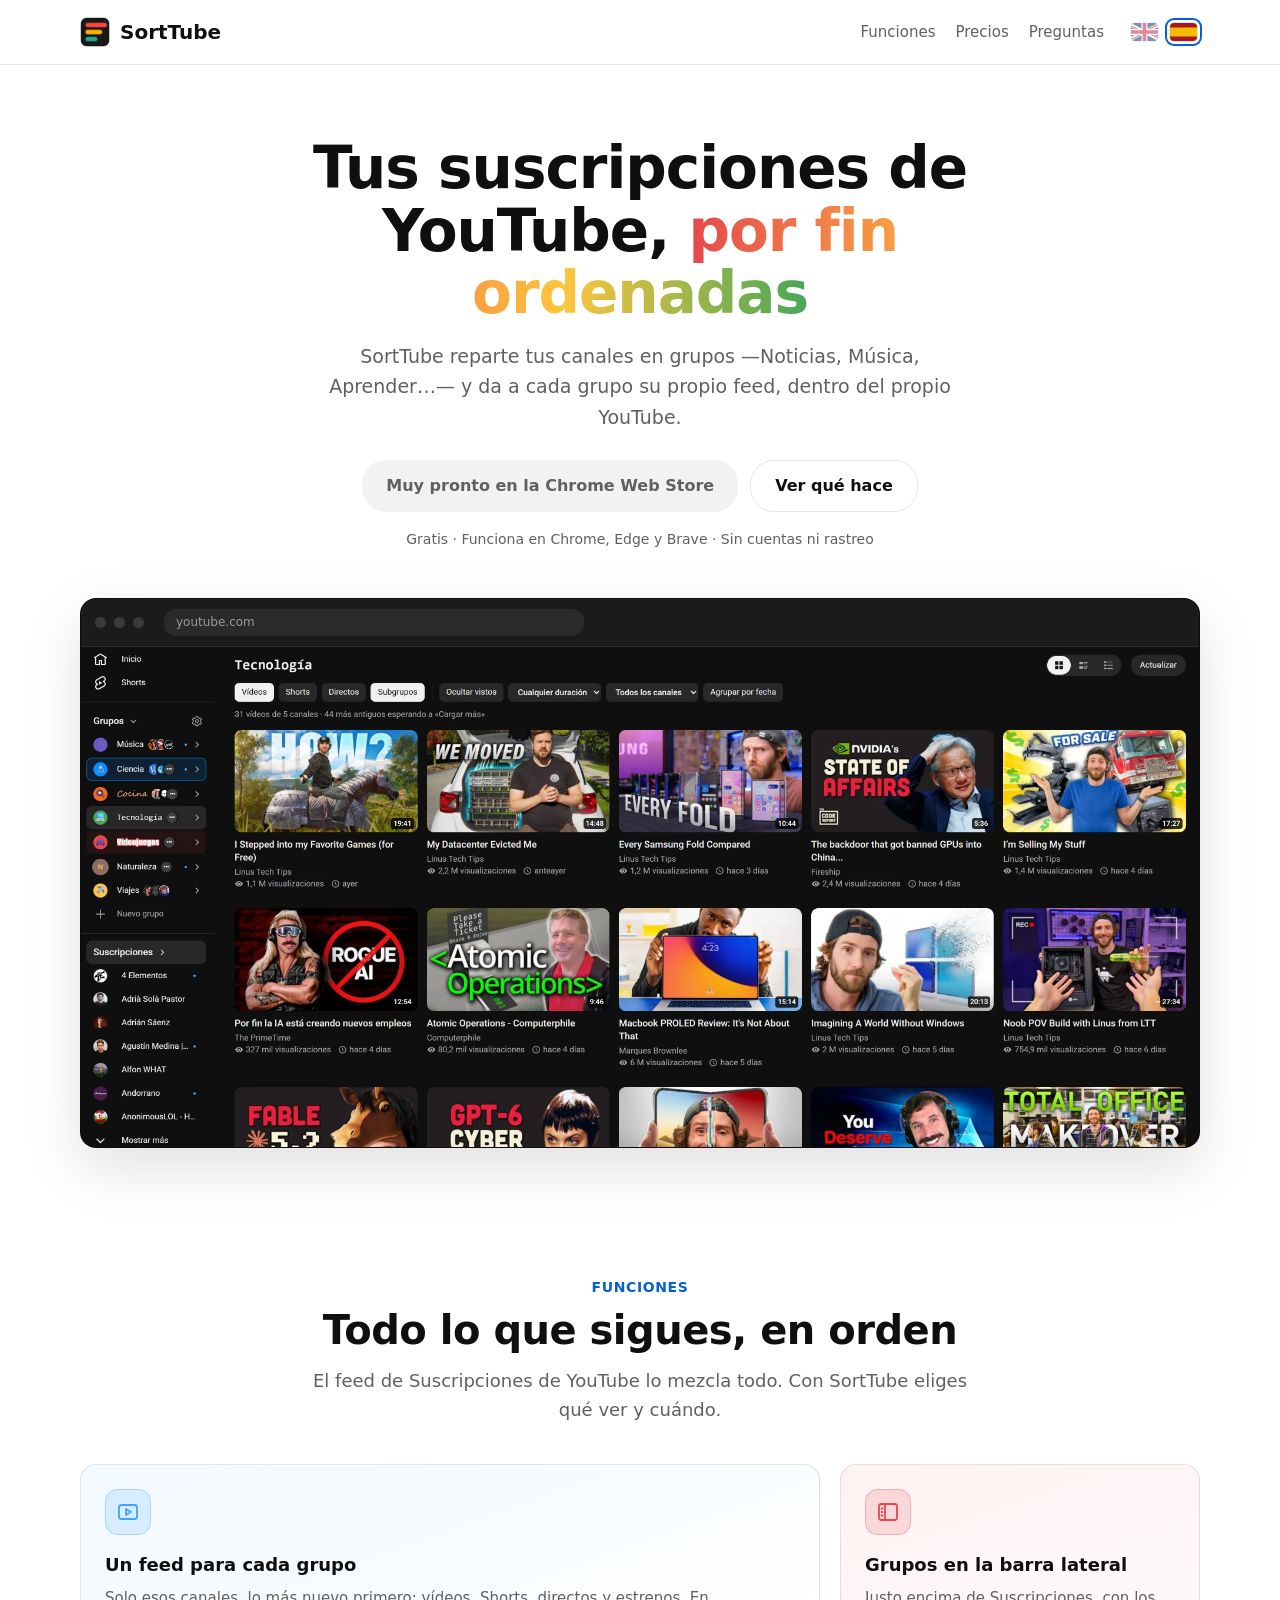
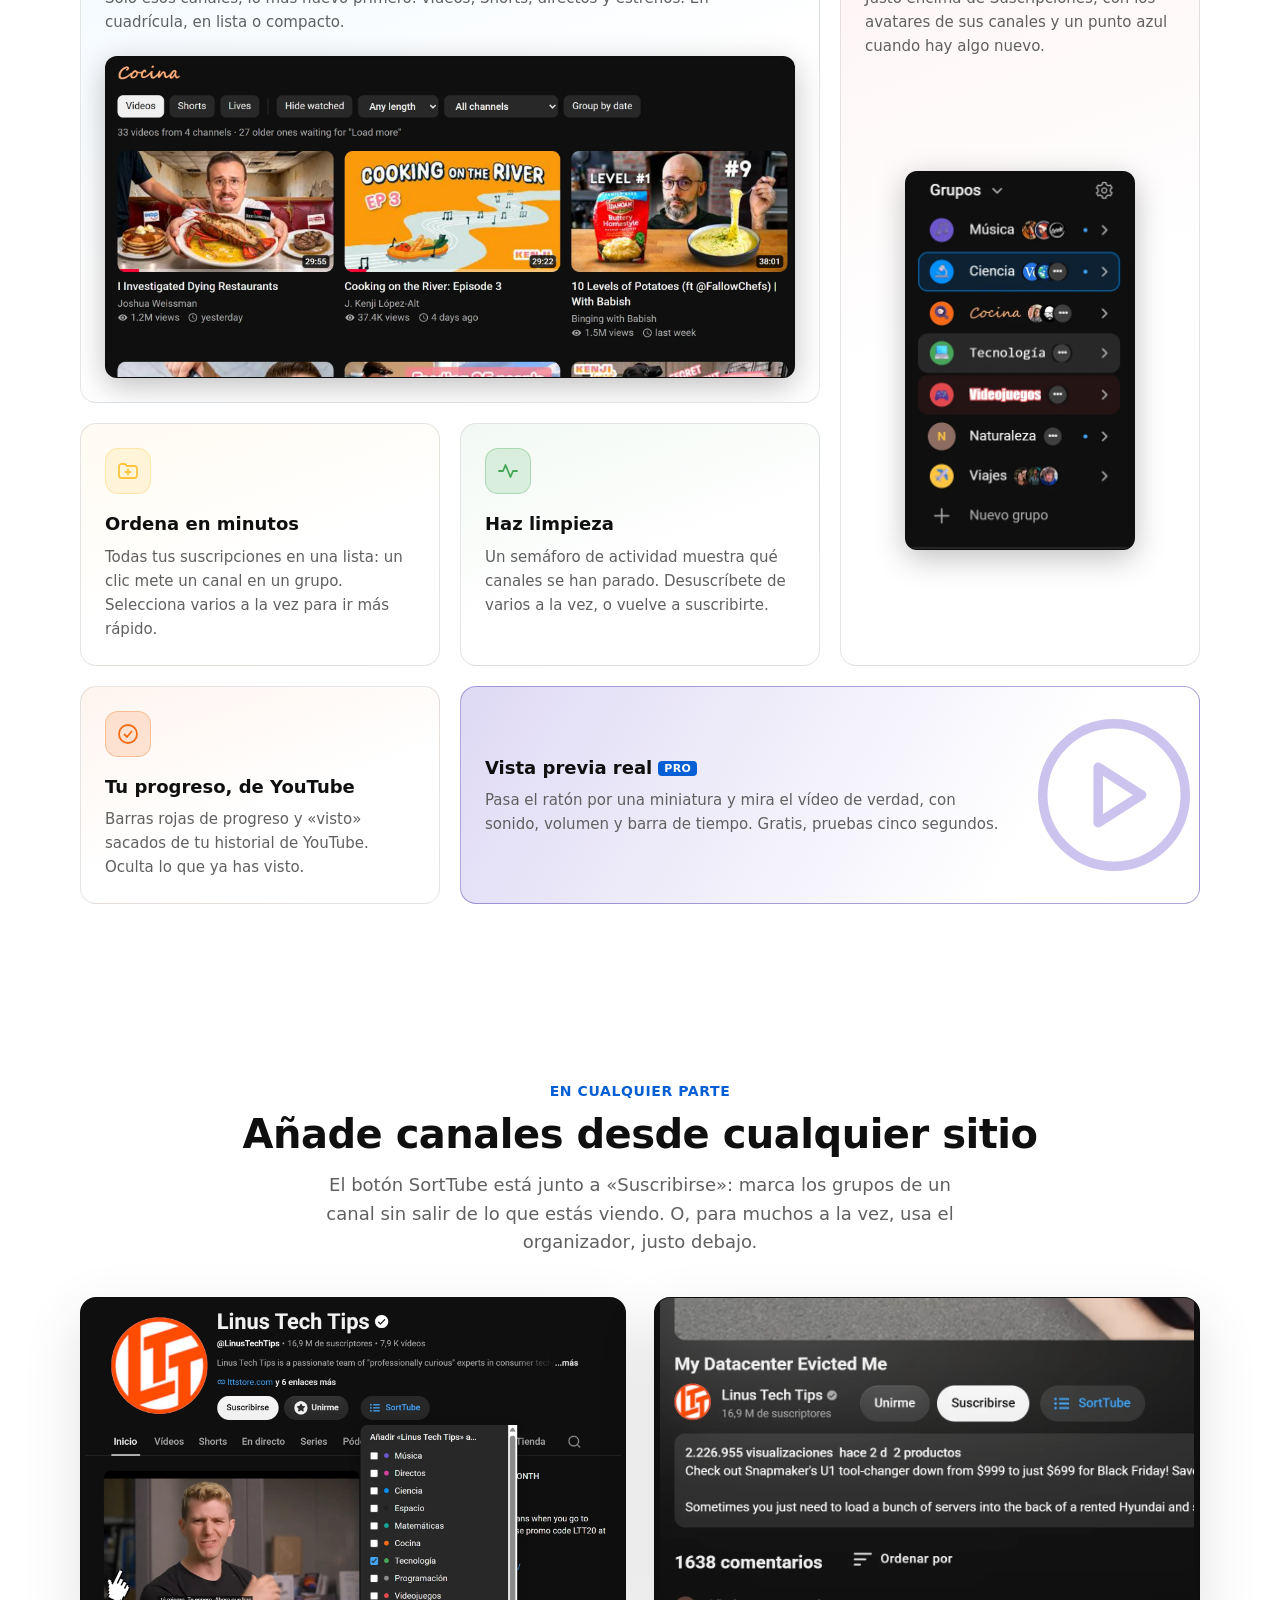
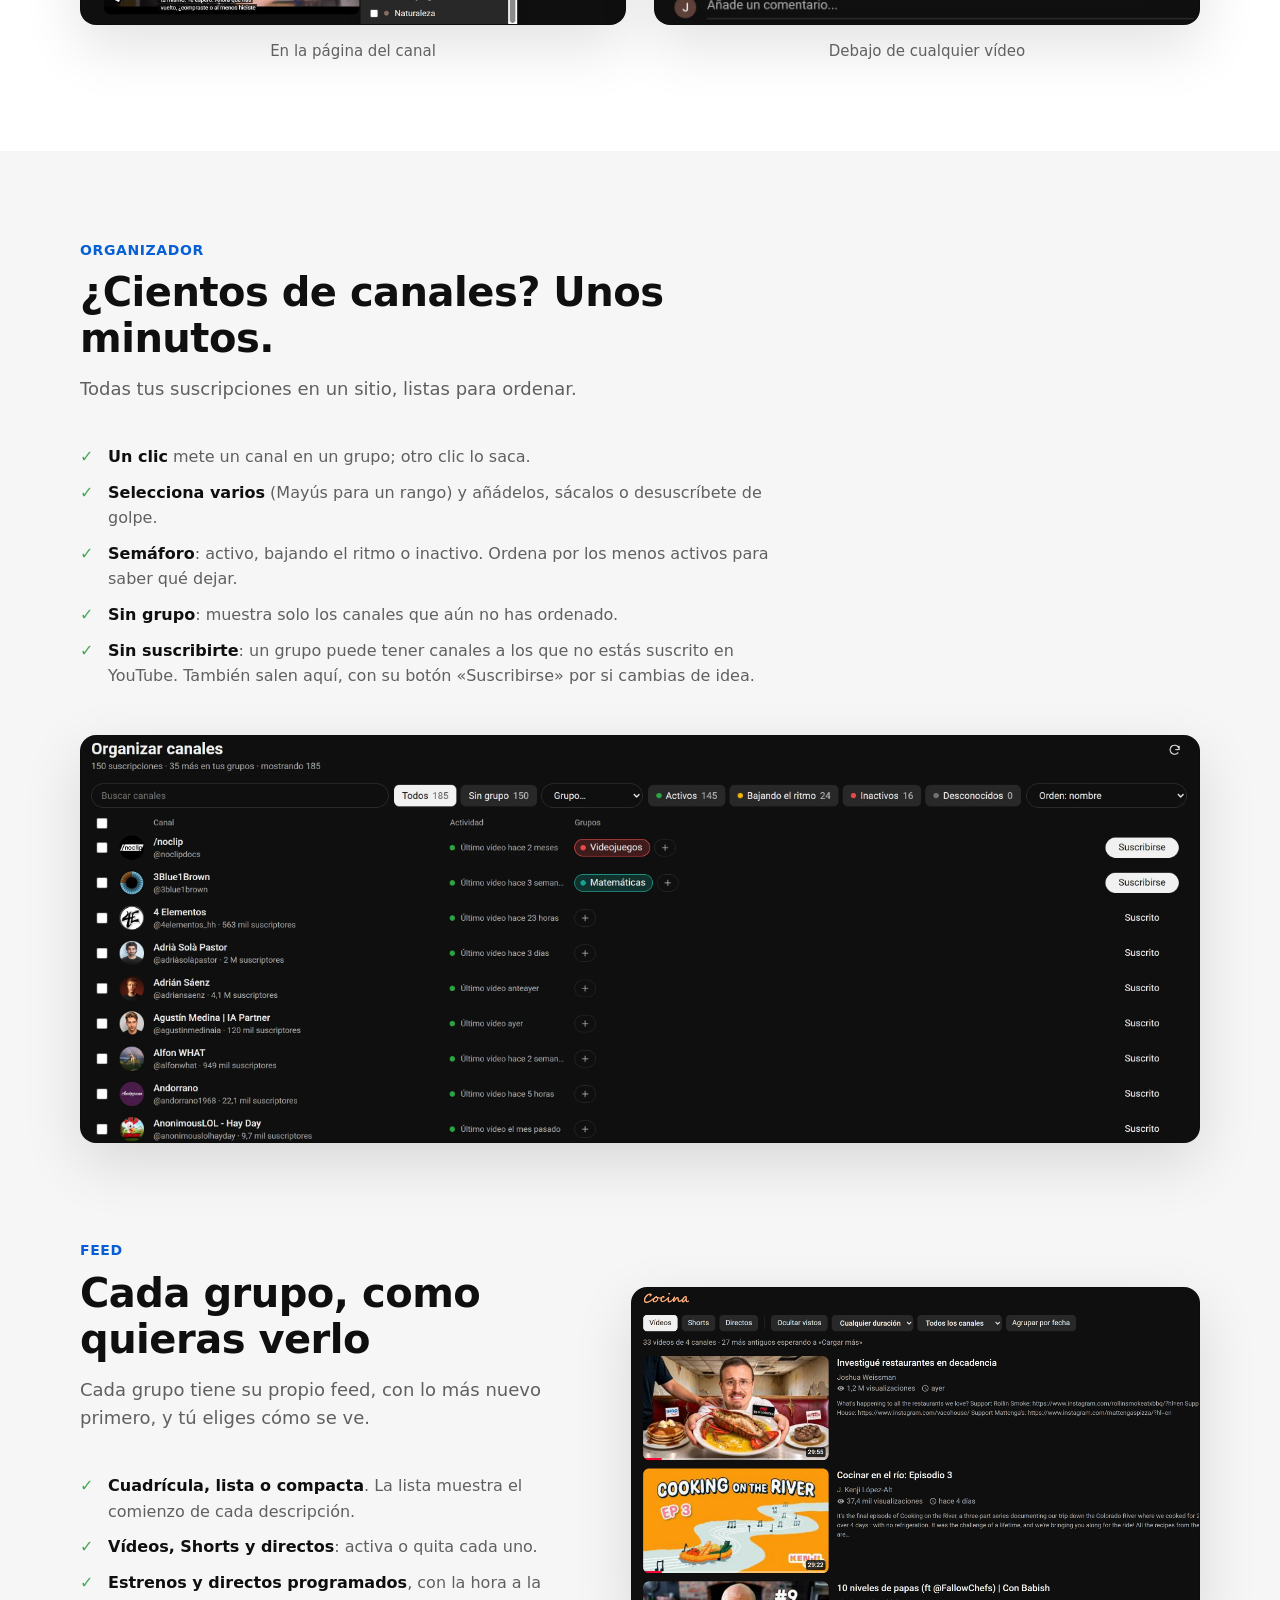
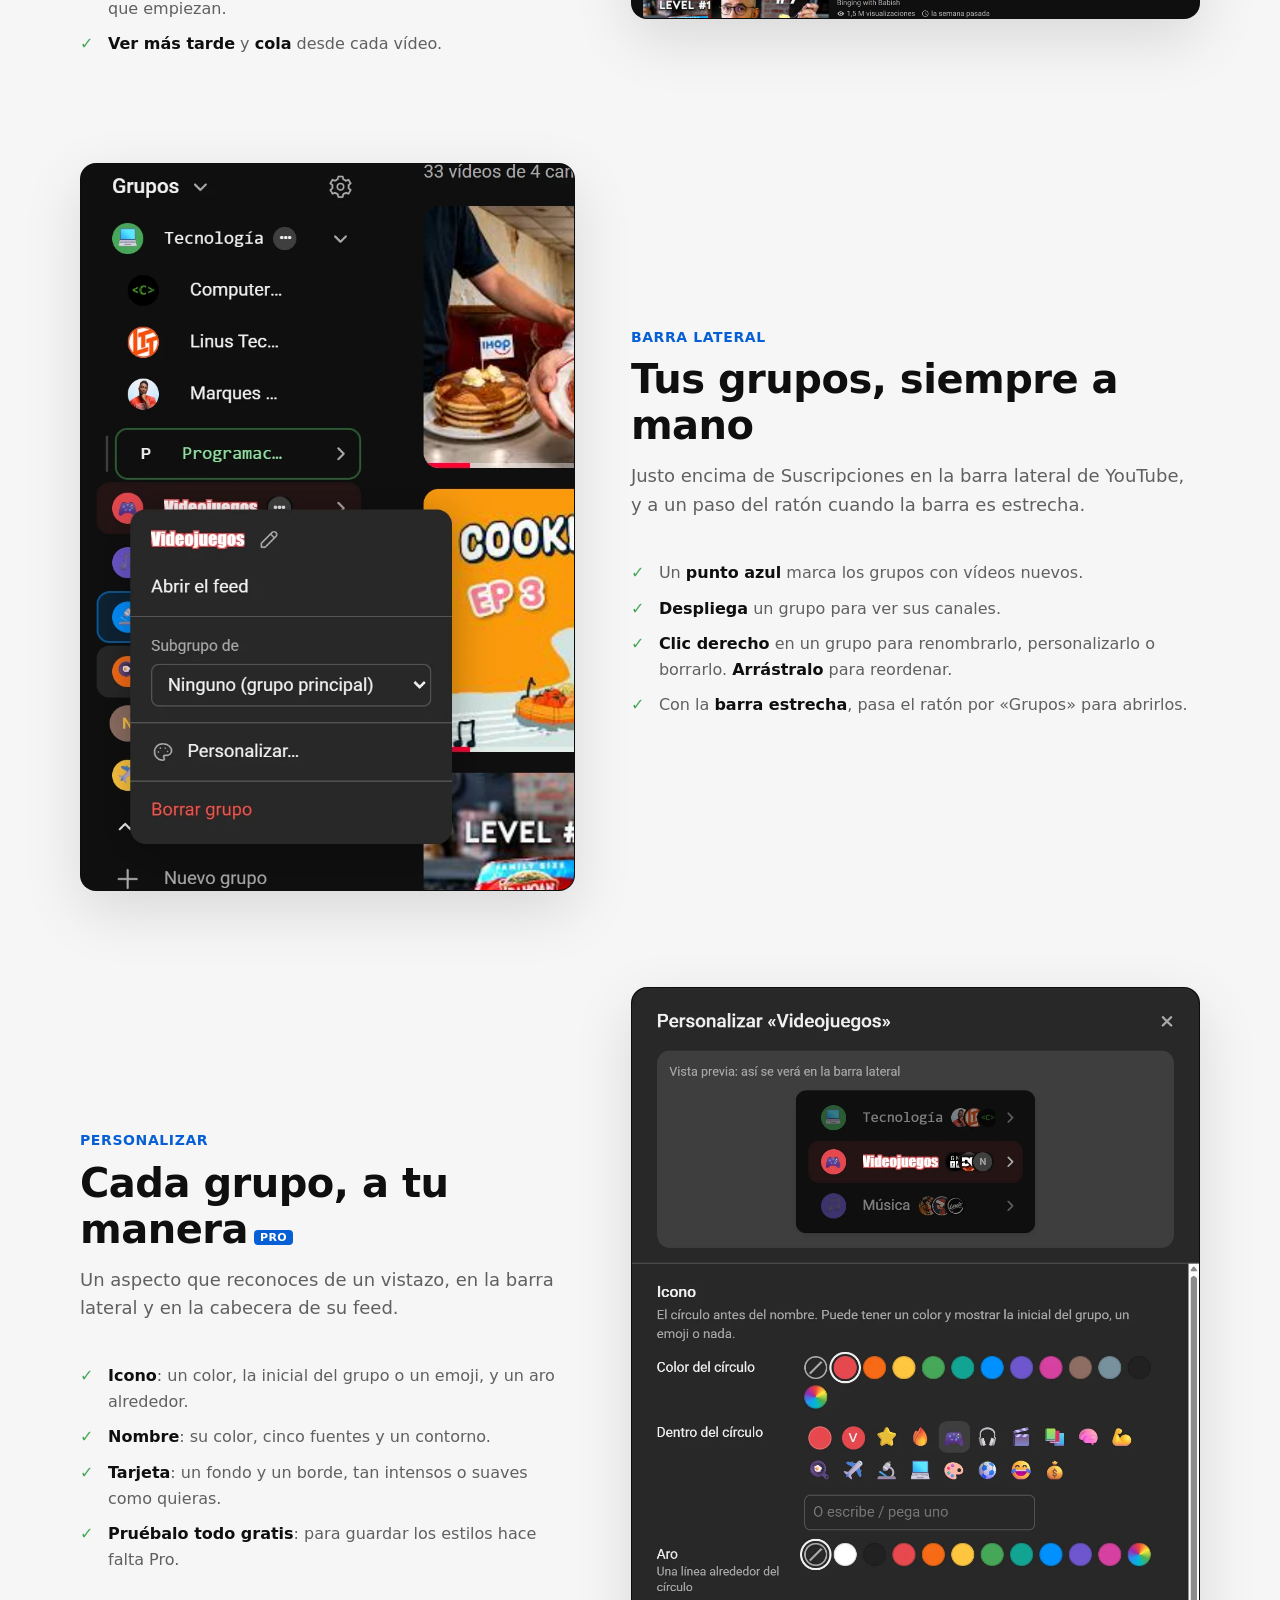
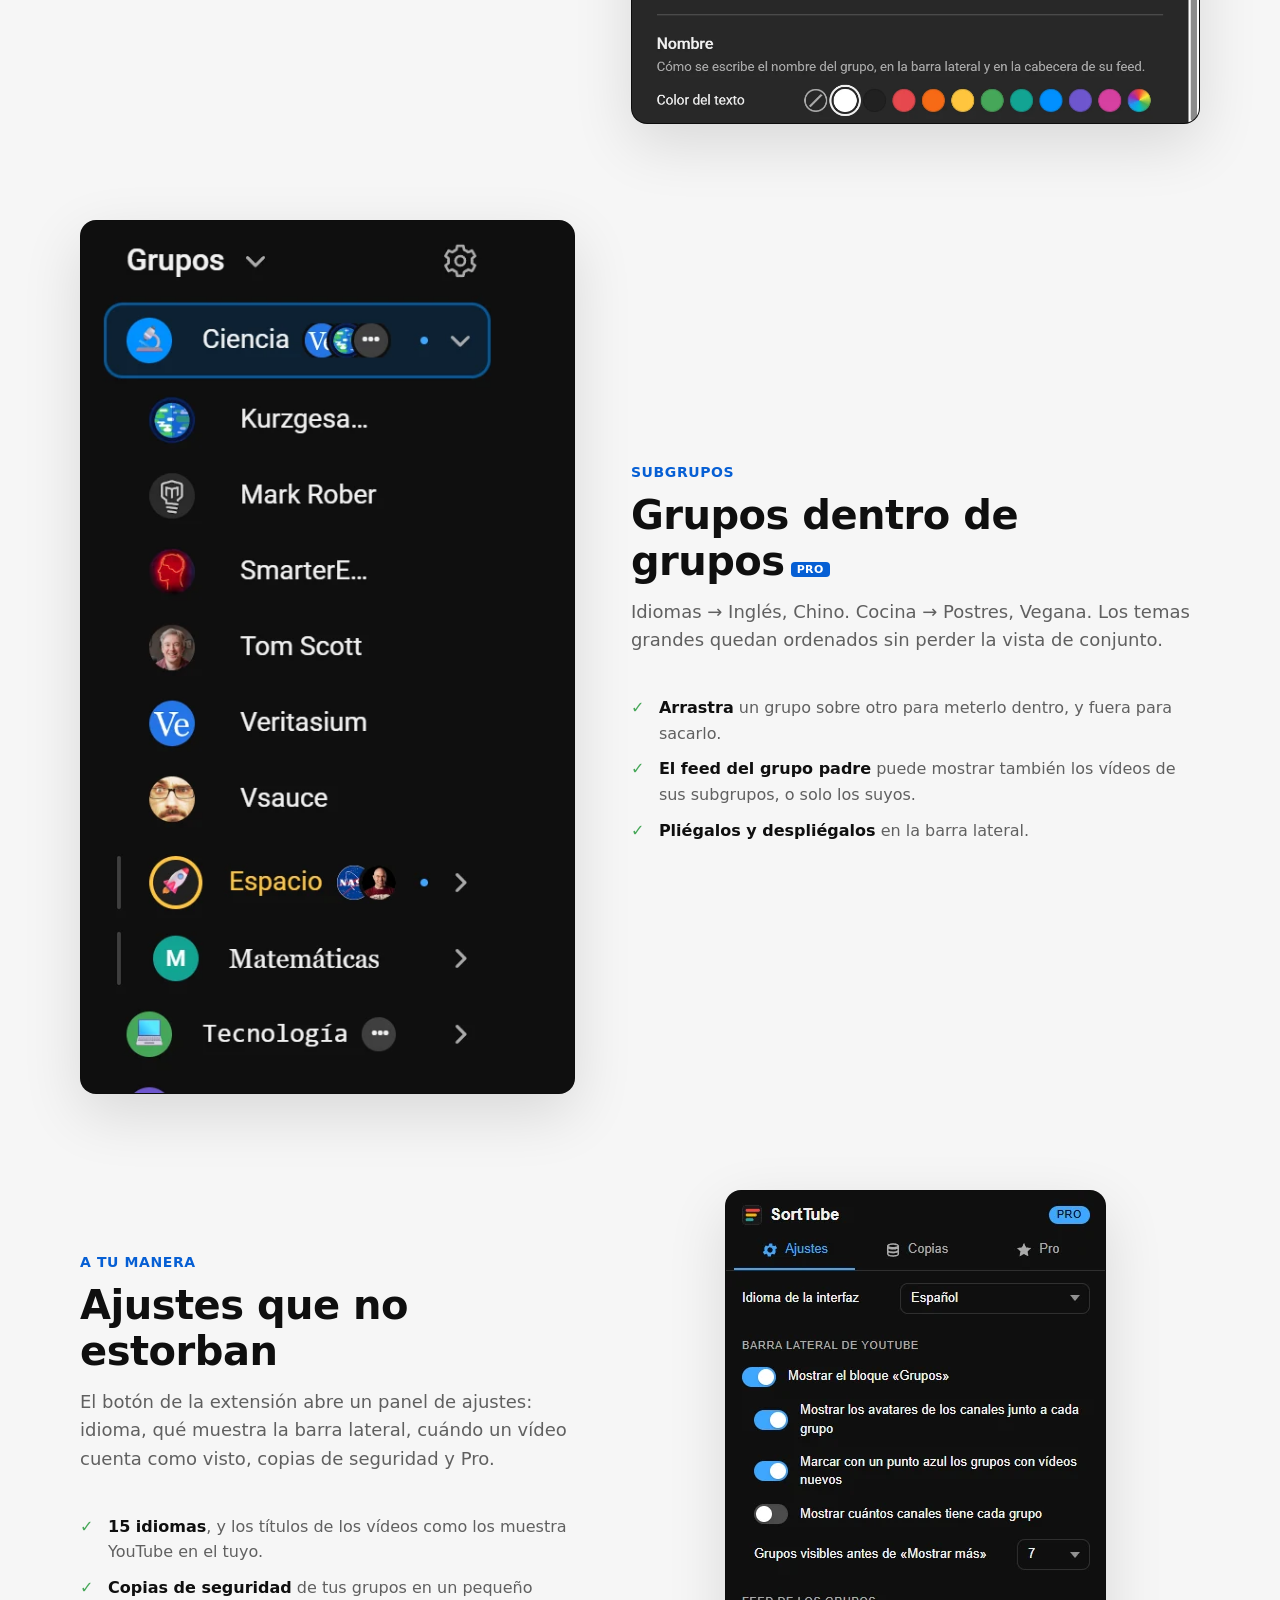
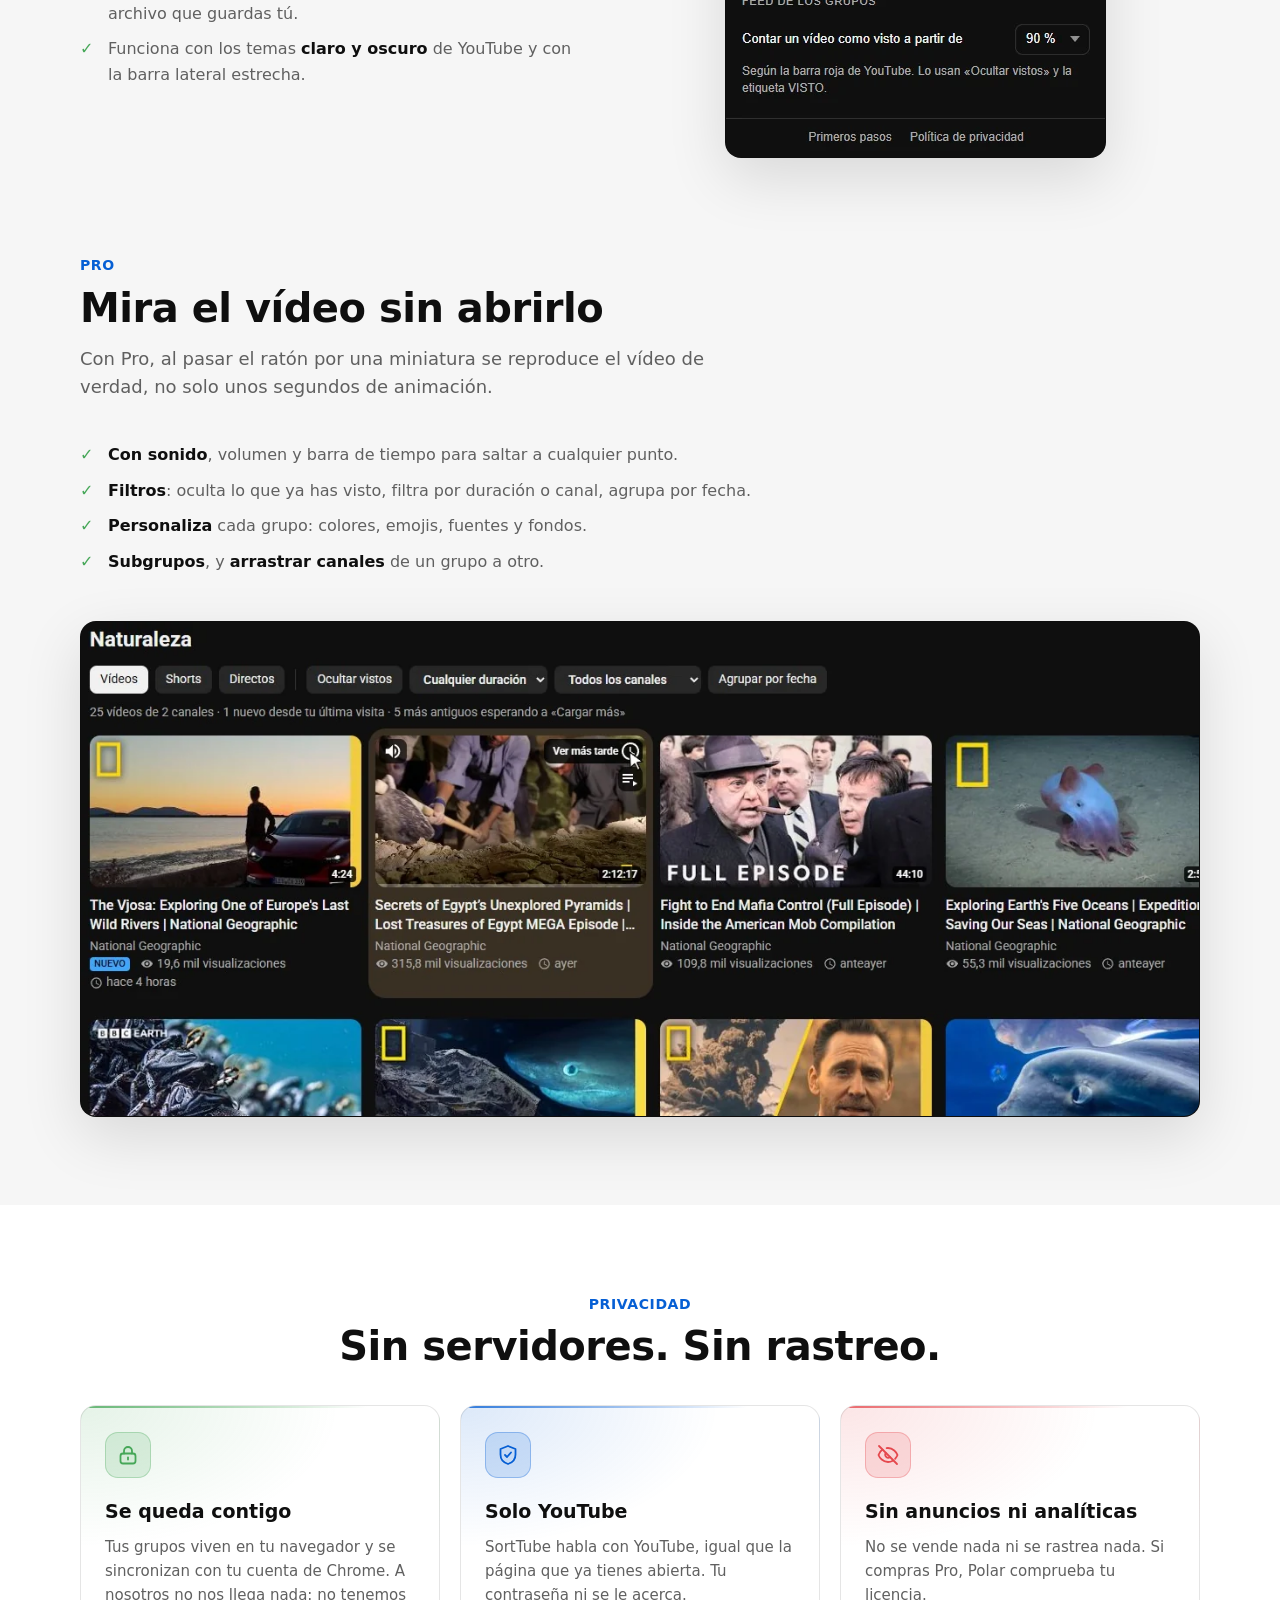
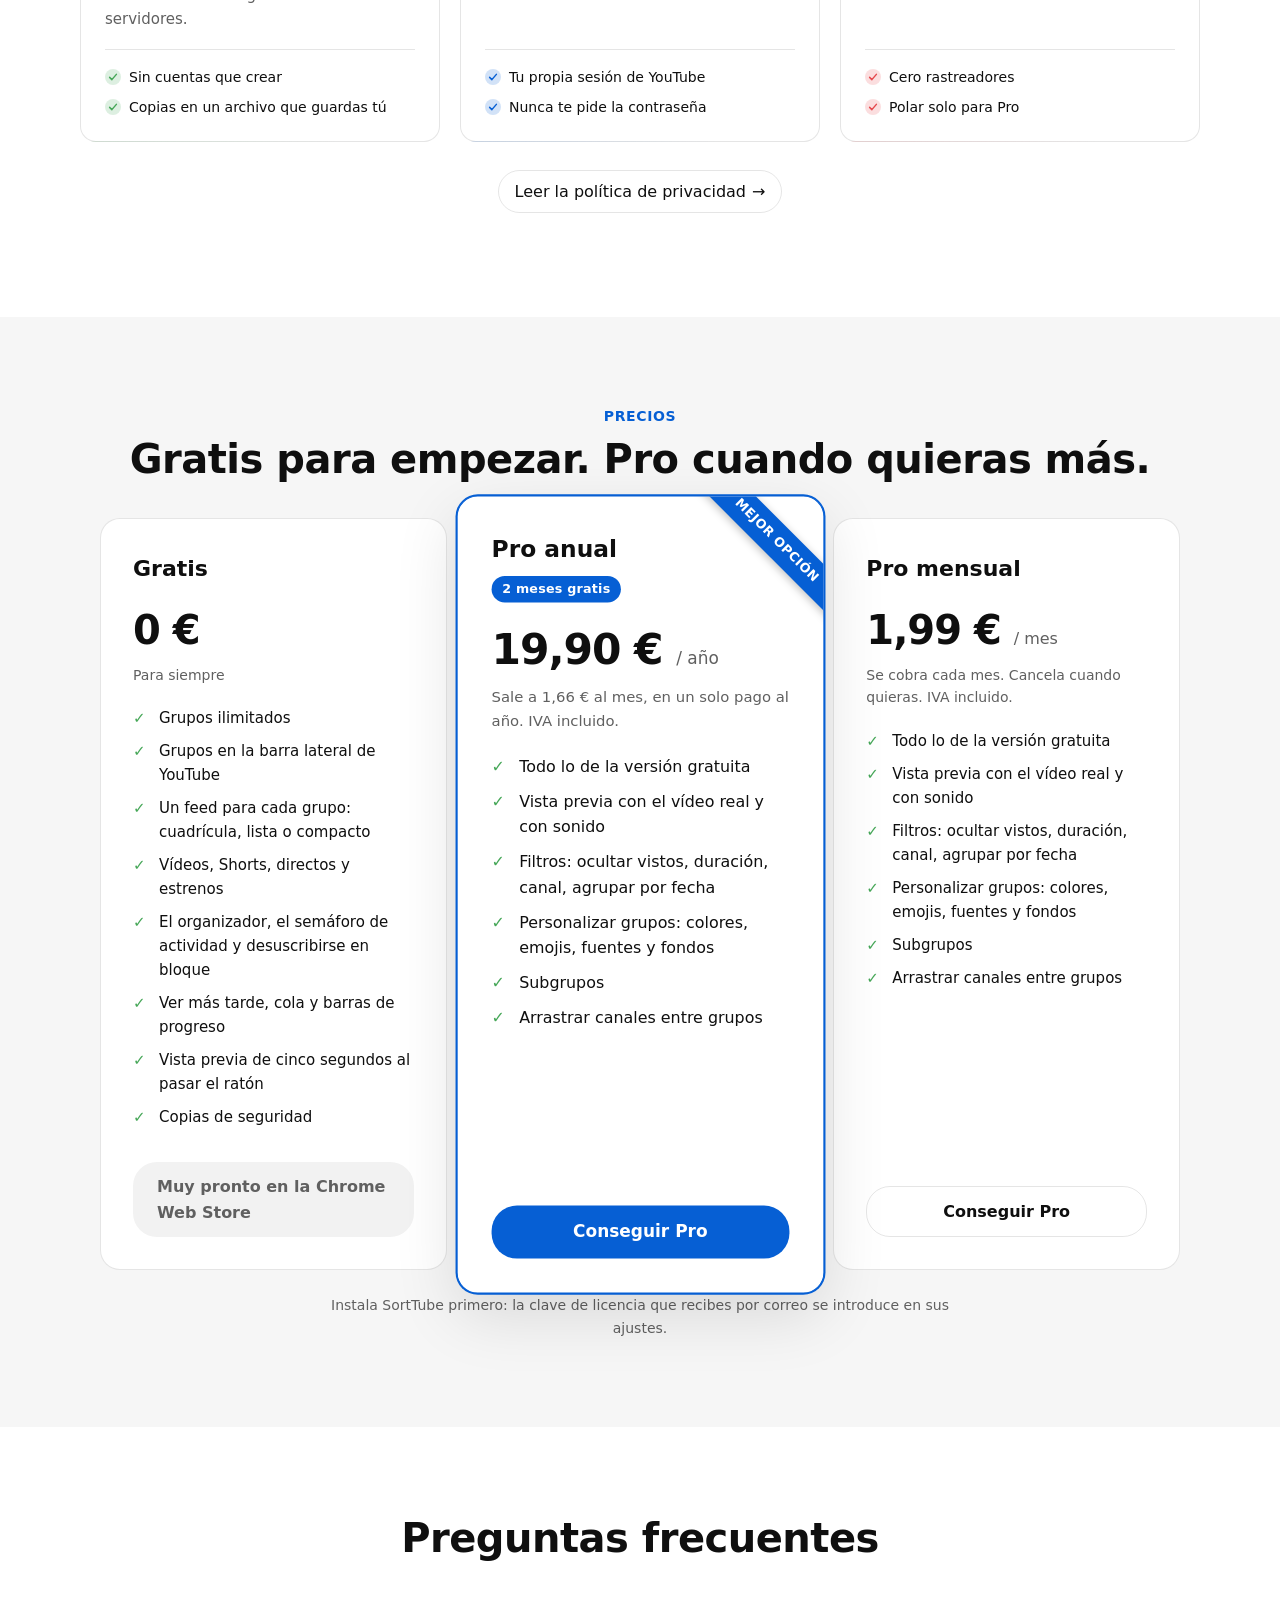
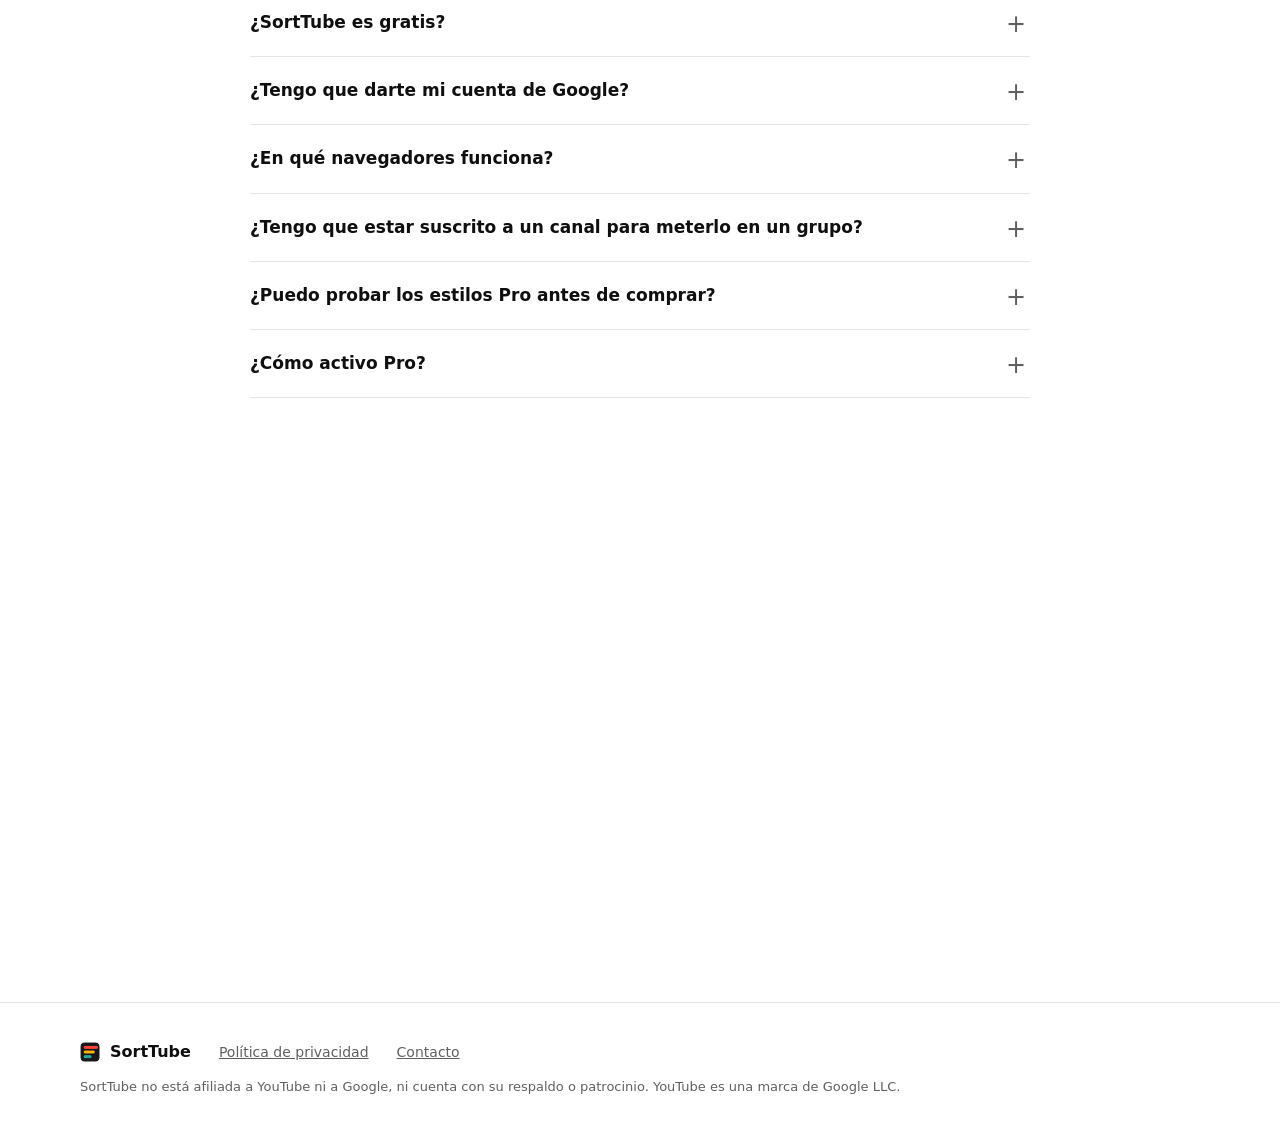
==== commit 40bbd562: "Add files via upload" ====
--- a/es/index.html
+++ b/es/index.html
@@ -207,8 +207,8 @@
             <div class="pv" style="--tint: var(--brand-1)">
               <span class="ico"><svg viewBox="0 0 24 24" fill="none" stroke="currentColor" stroke-width="1.8" stroke-linecap="round" stroke-linejoin="round" aria-hidden="true"><path d="M3 3l18 18"/><path d="M10.6 5.1A10 10 0 0 1 12 5c5 0 8.5 4.2 9.5 7-.4 1.1-1.2 2.5-2.4 3.8"/><path d="M6.6 6.6C4.6 7.9 3.1 10 2.5 12c1 2.8 4.5 7 9.5 7 1.8 0 3.4-.5 4.8-1.3"/><path d="M9.9 9.9a3 3 0 0 0 4.2 4.2"/></svg></span>
               <h3>Sin anuncios ni analíticas</h3>
-              <p>No se vende nada ni se rastrea nada. Si compras Pro, Lemon Squeezy comprueba tu licencia.</p>
-              <ul><li><svg viewBox="0 0 16 16" fill="none" stroke="currentColor" stroke-width="2" stroke-linecap="round" stroke-linejoin="round" aria-hidden="true"><path d="m3.5 8.5 3 3 6-7"/></svg>Cero rastreadores</li><li><svg viewBox="0 0 16 16" fill="none" stroke="currentColor" stroke-width="2" stroke-linecap="round" stroke-linejoin="round" aria-hidden="true"><path d="m3.5 8.5 3 3 6-7"/></svg>Lemon Squeezy solo para Pro</li></ul>
+              <p>No se vende nada ni se rastrea nada. Si compras Pro, Polar comprueba tu licencia.</p>
+              <ul><li><svg viewBox="0 0 16 16" fill="none" stroke="currentColor" stroke-width="2" stroke-linecap="round" stroke-linejoin="round" aria-hidden="true"><path d="m3.5 8.5 3 3 6-7"/></svg>Cero rastreadores</li><li><svg viewBox="0 0 16 16" fill="none" stroke="currentColor" stroke-width="2" stroke-linecap="round" stroke-linejoin="round" aria-hidden="true"><path d="m3.5 8.5 3 3 6-7"/></svg>Polar solo para Pro</li></ul>
             </div>
           </div>
           <p class="center pv-more"><a class="pv-link" href="../privacy/#es">Leer la política de privacidad <span aria-hidden="true">→</span></a></p>
@@ -233,14 +233,14 @@
               <div class="price">19,90 € <small>/ año</small></div>
               <p class="note">Sale a 1,66 € al mes, en un solo pago al año. IVA incluido.</p>
               <ul><li>Todo lo de la versión gratuita</li><li>Vista previa con el vídeo real y con sonido</li><li>Filtros: ocultar vistos, duración, canal, agrupar por fecha</li><li>Personalizar grupos: colores, emojis, fuentes y fondos</li><li>Subgrupos</li><li>Arrastrar canales entre grupos</li></ul>
-              <a class="btn primary" href="https://sorttube.lemonsqueezy.com/checkout/buy/bdb3d7be-37f2-46bf-bc23-933b9845b94e" target="_blank" rel="noopener">Conseguir Pro</a>
+              <a class="btn primary" href="https://buy.polar.sh/polar_cl_7aO74q1Zje60YH0R2YelIXrrgKArPExEDKM0T2FobKC" target="_blank" rel="noopener">Conseguir Pro</a>
             </div>
             <div class="plan">
               <h3>Pro mensual</h3>
               <div class="price">1,99 € <small>/ mes</small></div>
               <p class="note">Se cobra cada mes. Cancela cuando quieras. IVA incluido.</p>
               <ul><li>Todo lo de la versión gratuita</li><li>Vista previa con el vídeo real y con sonido</li><li>Filtros: ocultar vistos, duración, canal, agrupar por fecha</li><li>Personalizar grupos: colores, emojis, fuentes y fondos</li><li>Subgrupos</li><li>Arrastrar canales entre grupos</li></ul>
-              <a class="btn ghost" href="https://sorttube.lemonsqueezy.com/checkout/buy/bdb3d7be-37f2-46bf-bc23-933b9845b94e" target="_blank" rel="noopener">Conseguir Pro</a>
+              <a class="btn ghost" href="https://buy.polar.sh/polar_cl_7aO74q1Zje60YH0R2YelIXrrgKArPExEDKM0T2FobKC" target="_blank" rel="noopener">Conseguir Pro</a>
             </div>
           </div>
           <p class="plans-after">Instala SortTube primero: la clave de licencia que recibes por correo se introduce en sus ajustes.</p>
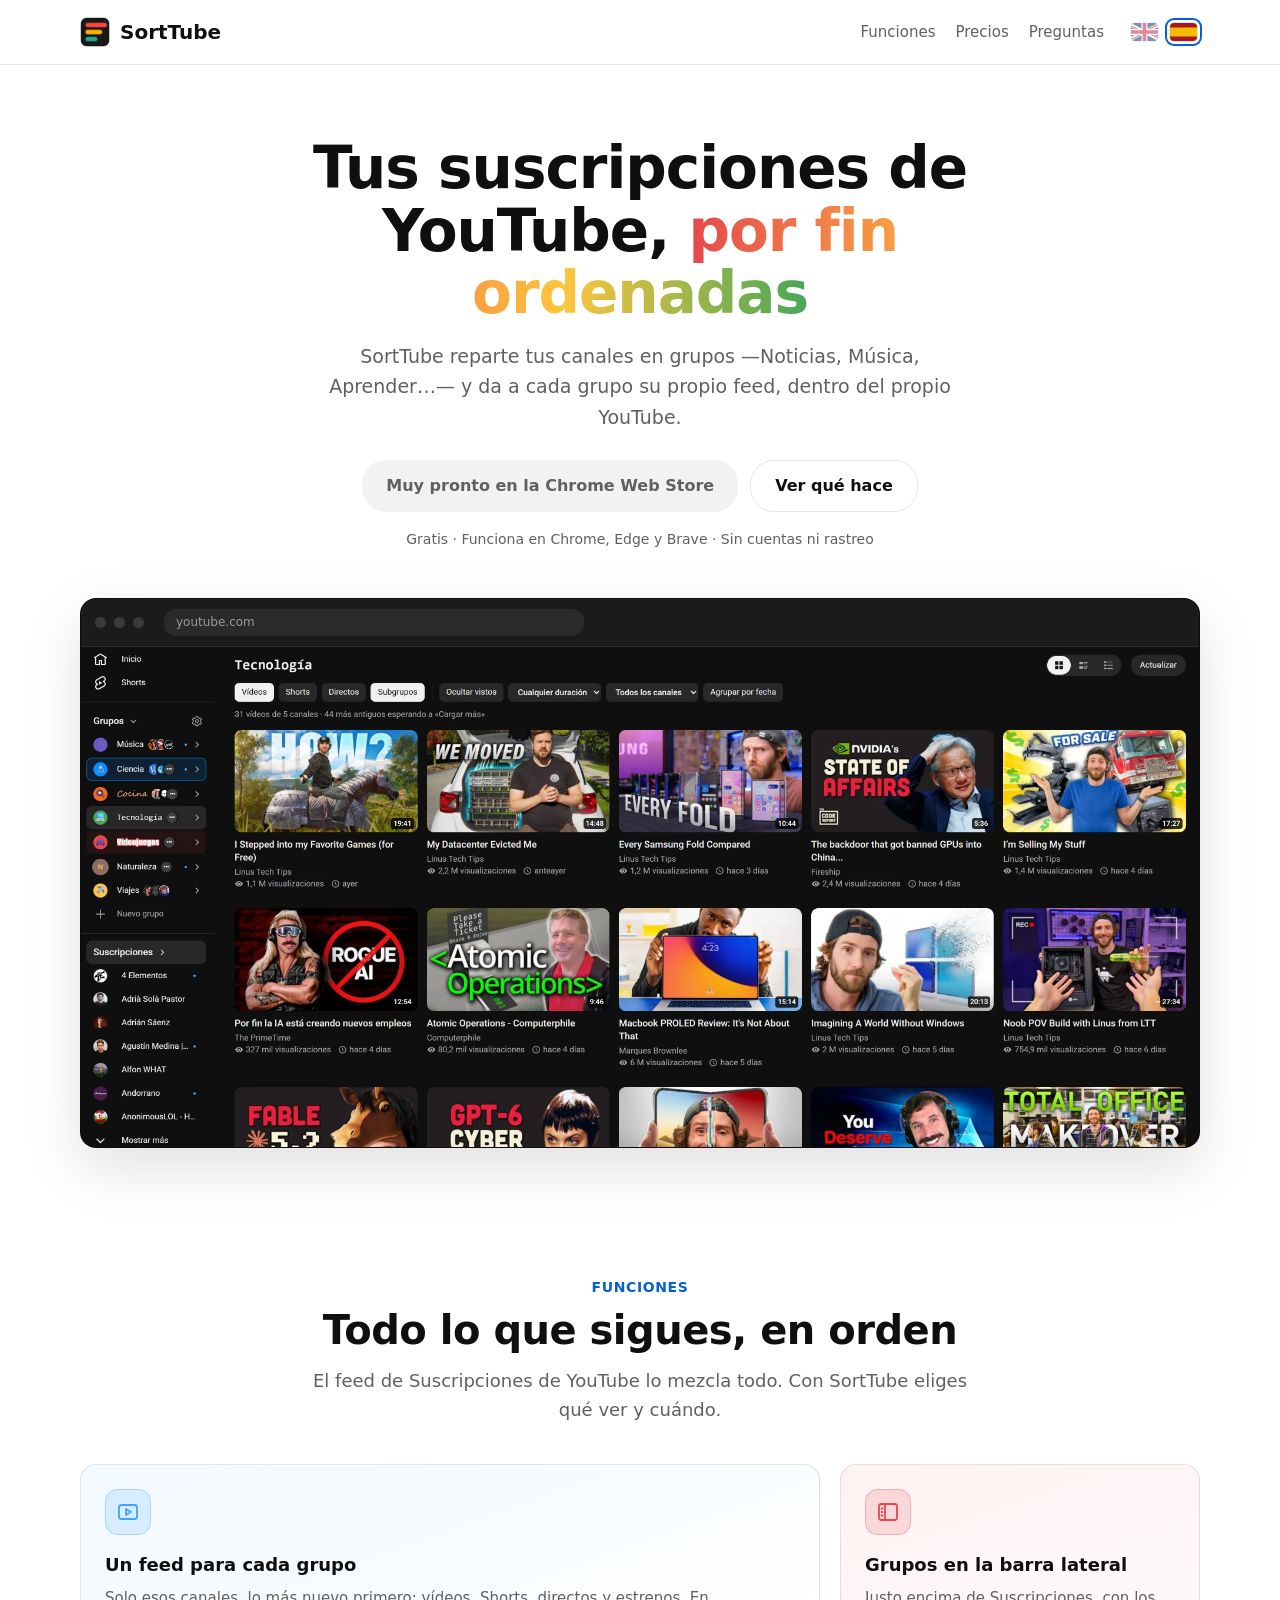
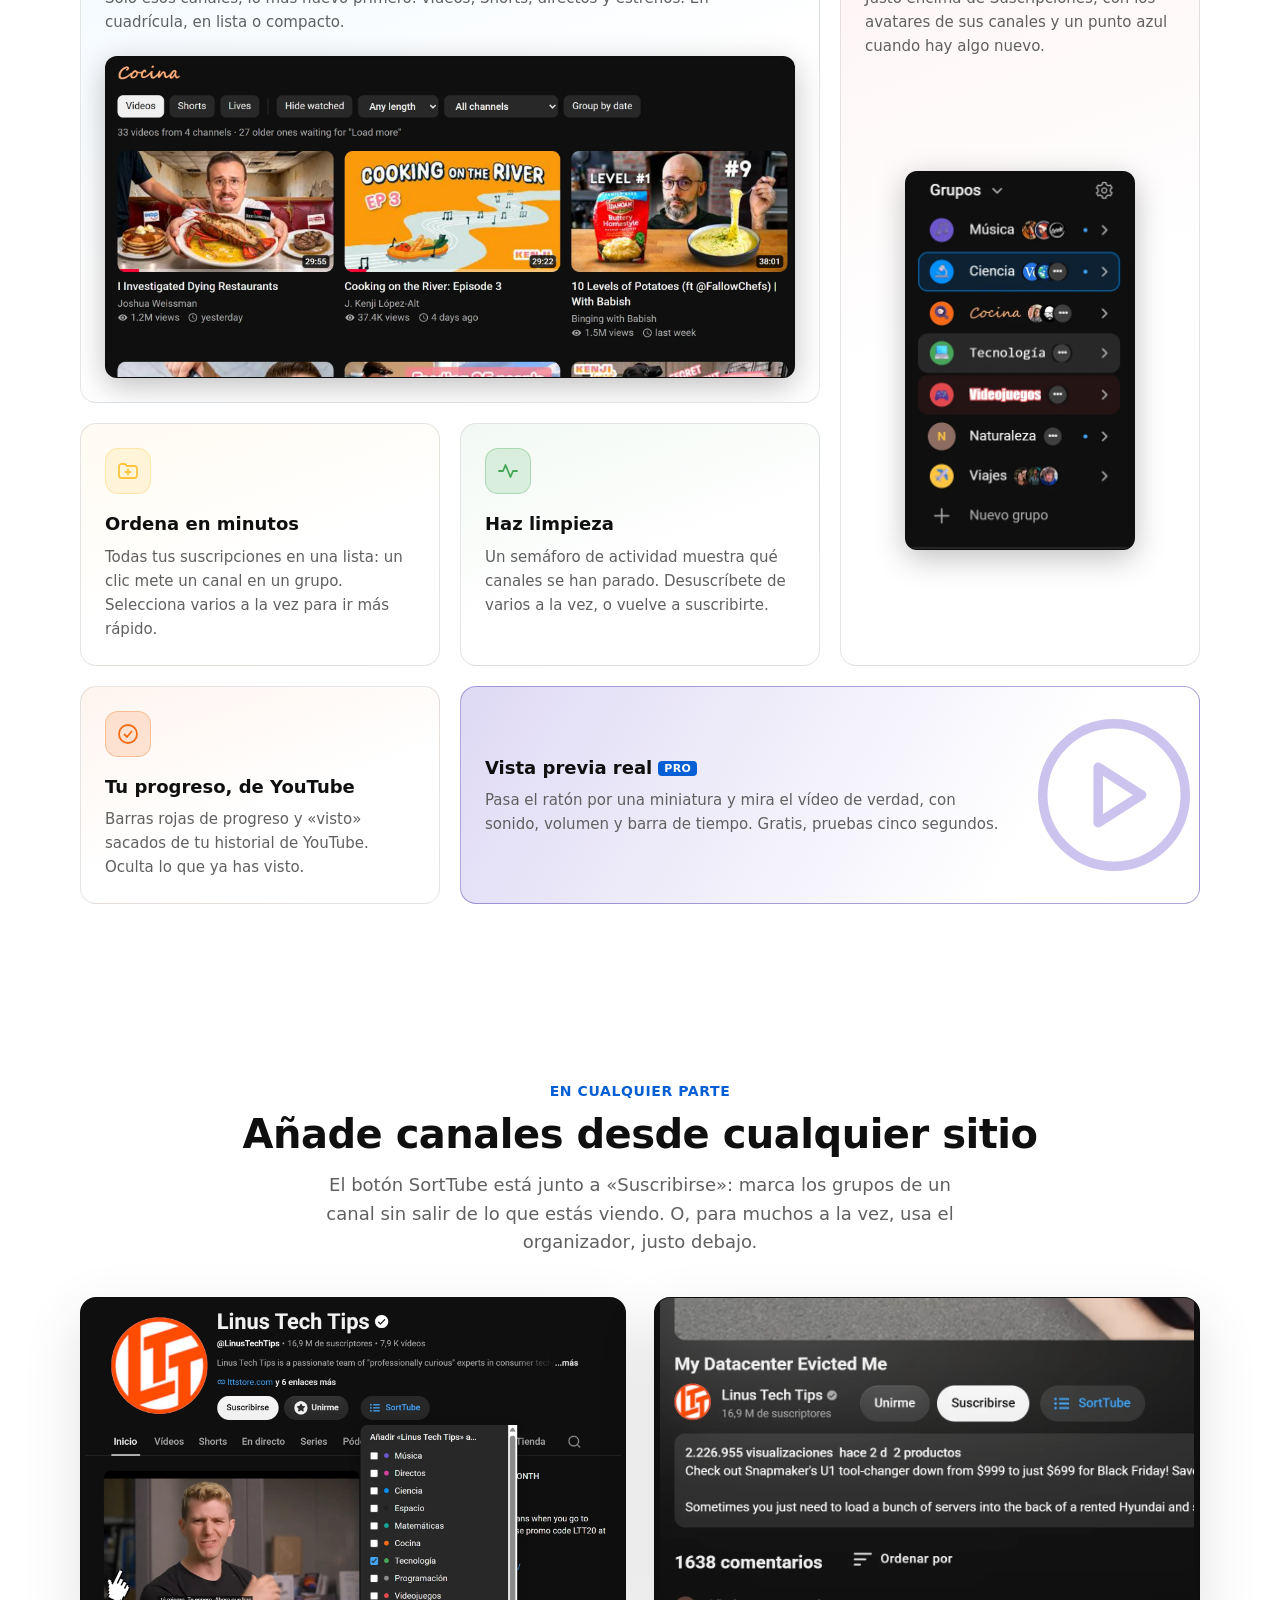
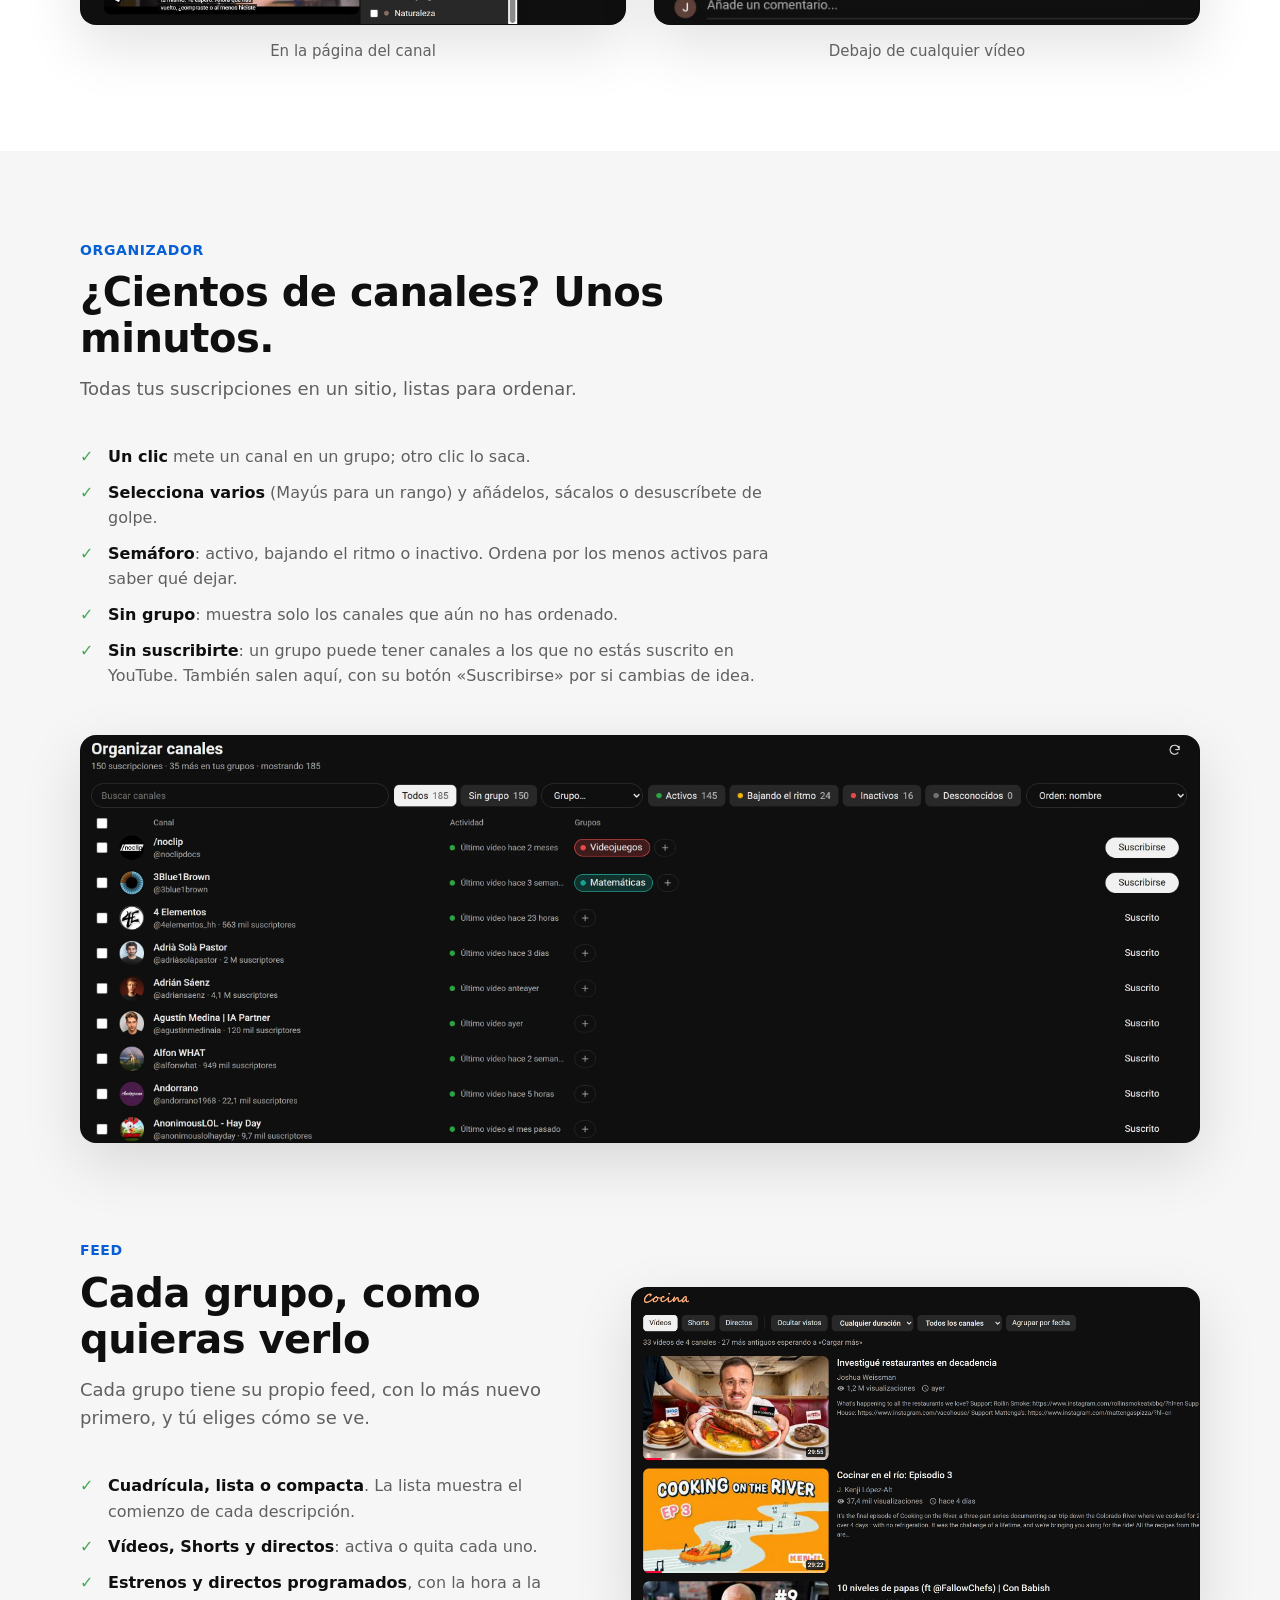
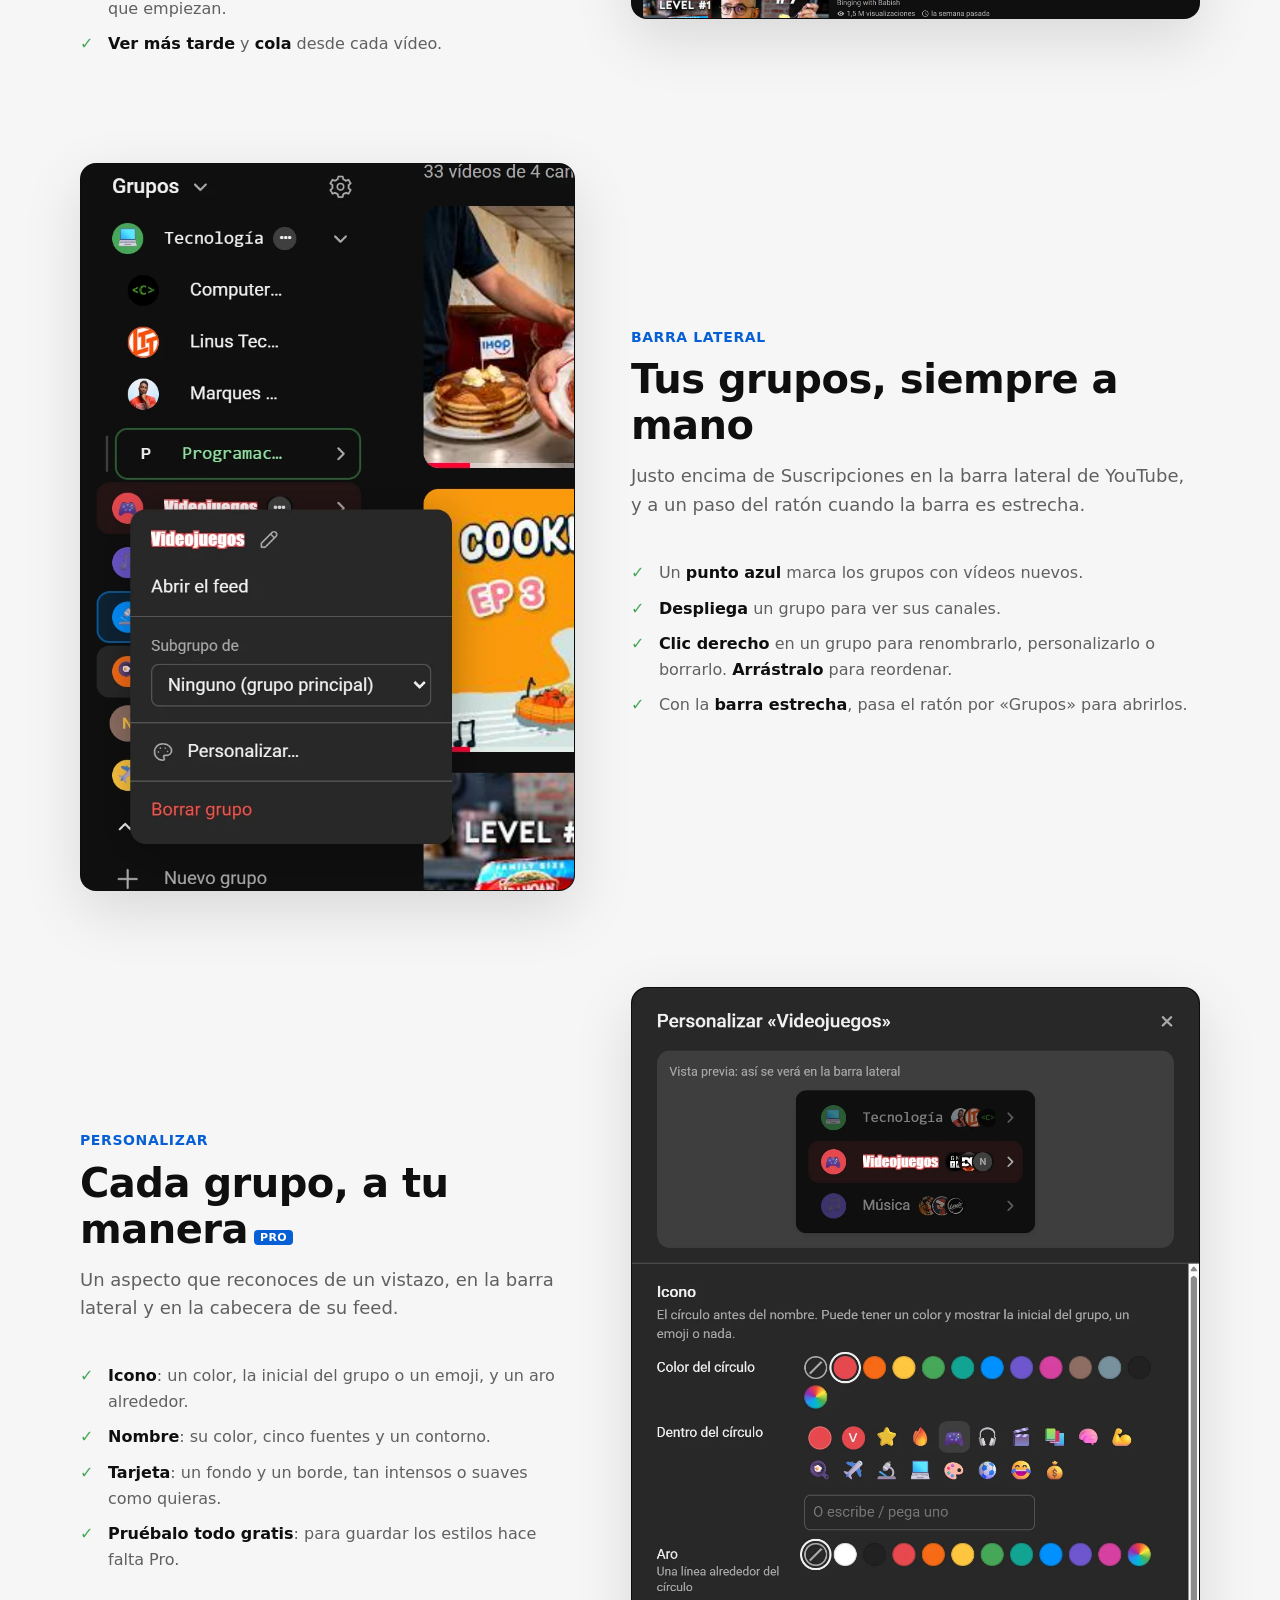
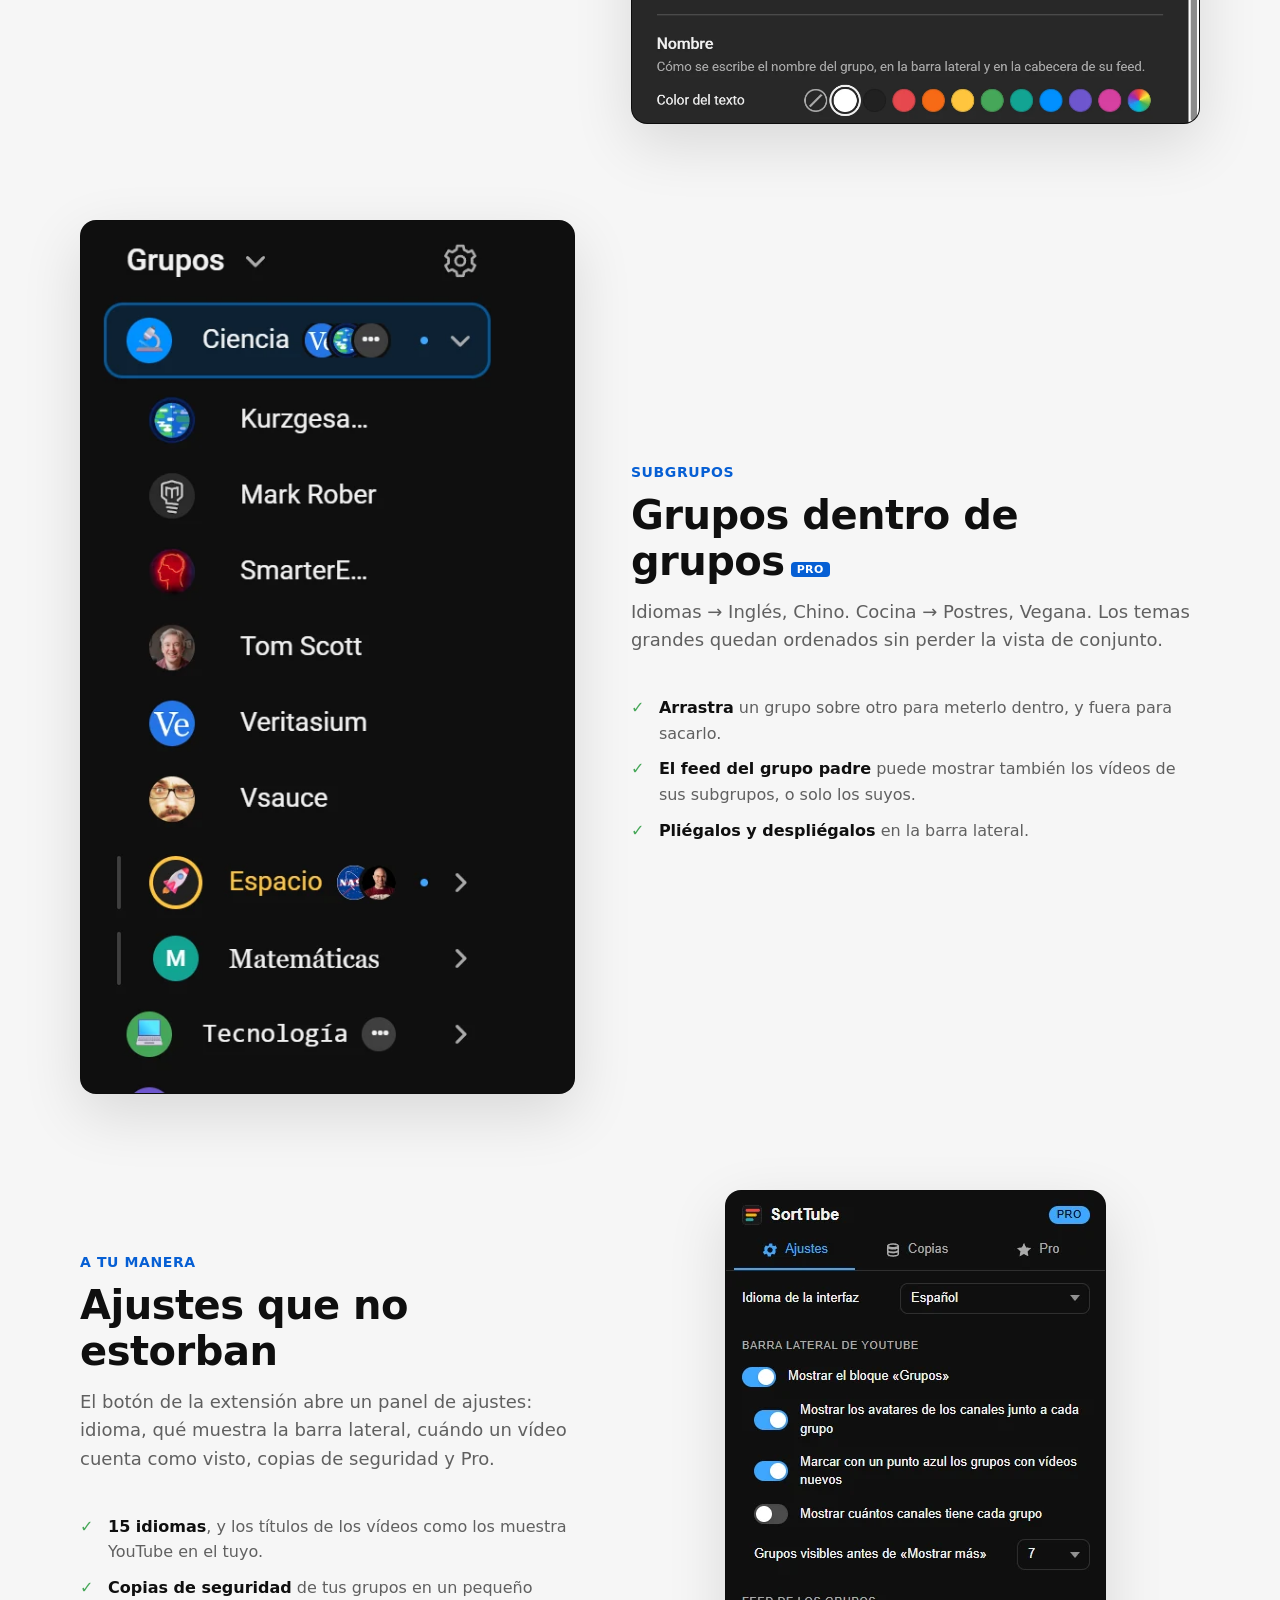
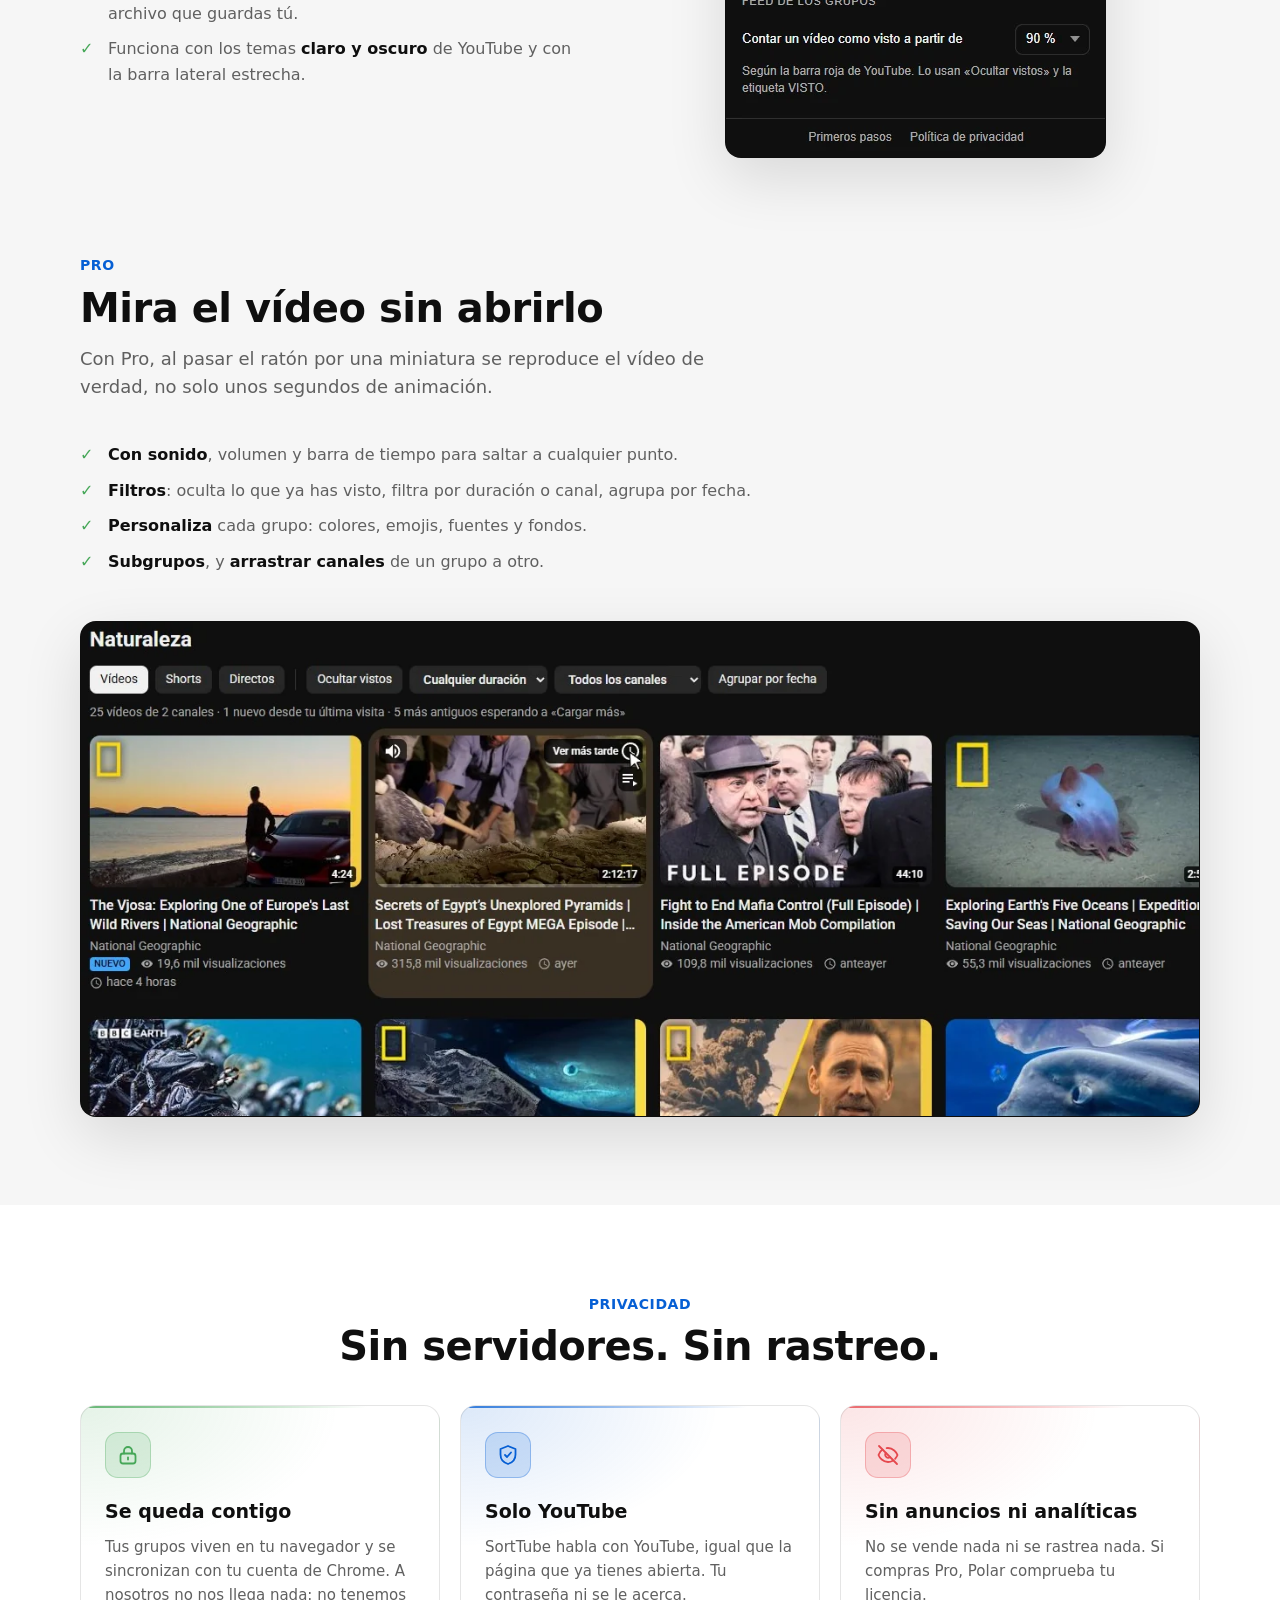
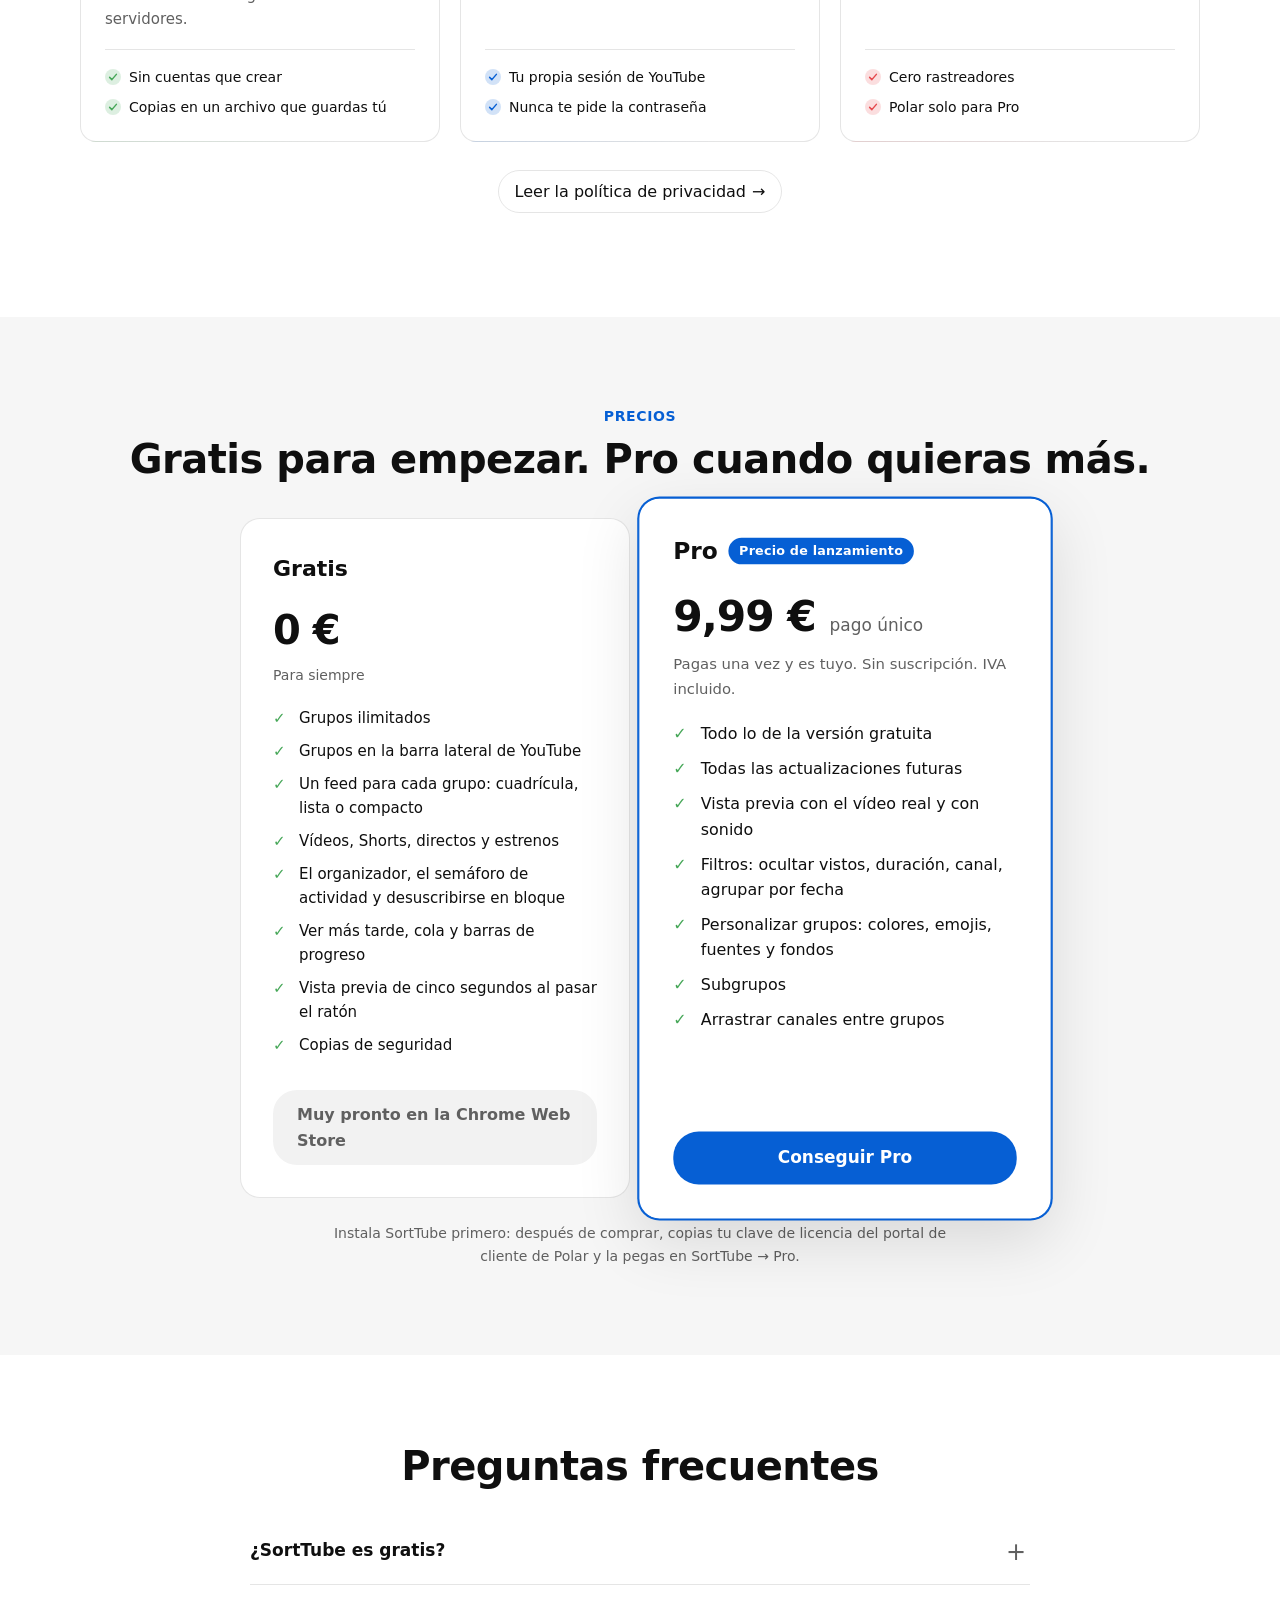
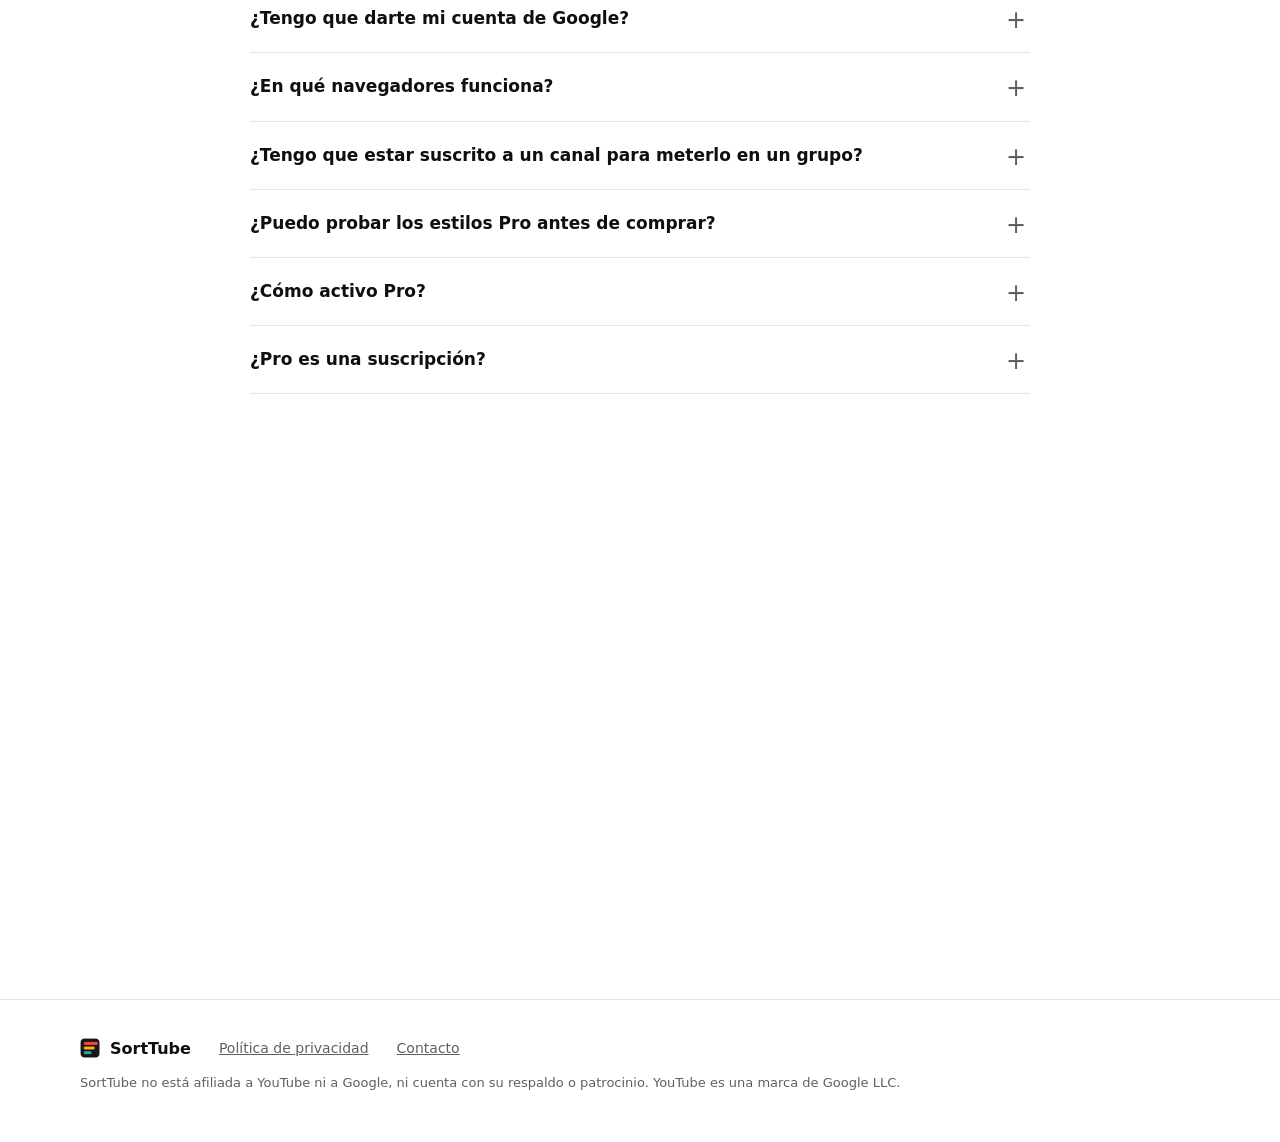
==== commit ae7a168a: "Add files via upload" ====
--- a/es/index.html
+++ b/es/index.html
@@ -228,22 +228,14 @@
               <span class="btn soon">Muy pronto en la Chrome Web Store</span>
             </div>
             <div class="plan pro">
-              <span class="ribbon">Mejor opción</span>
-              <h3>Pro anual <span class="badge">2 meses gratis</span></h3>
-              <div class="price">19,90 € <small>/ año</small></div>
-              <p class="note">Sale a 1,66 € al mes, en un solo pago al año. IVA incluido.</p>
-              <ul><li>Todo lo de la versión gratuita</li><li>Vista previa con el vídeo real y con sonido</li><li>Filtros: ocultar vistos, duración, canal, agrupar por fecha</li><li>Personalizar grupos: colores, emojis, fuentes y fondos</li><li>Subgrupos</li><li>Arrastrar canales entre grupos</li></ul>
-              <a class="btn primary" href="https://buy.polar.sh/polar_cl_7aO74q1Zje60YH0R2YelIXrrgKArPExEDKM0T2FobKC" target="_blank" rel="noopener">Conseguir Pro</a>
-            </div>
-            <div class="plan">
-              <h3>Pro mensual</h3>
-              <div class="price">1,99 € <small>/ mes</small></div>
-              <p class="note">Se cobra cada mes. Cancela cuando quieras. IVA incluido.</p>
-              <ul><li>Todo lo de la versión gratuita</li><li>Vista previa con el vídeo real y con sonido</li><li>Filtros: ocultar vistos, duración, canal, agrupar por fecha</li><li>Personalizar grupos: colores, emojis, fuentes y fondos</li><li>Subgrupos</li><li>Arrastrar canales entre grupos</li></ul>
-              <a class="btn ghost" href="https://buy.polar.sh/polar_cl_7aO74q1Zje60YH0R2YelIXrrgKArPExEDKM0T2FobKC" target="_blank" rel="noopener">Conseguir Pro</a>
-            </div>
-          </div>
-          <p class="plans-after">Instala SortTube primero: la clave de licencia que recibes por correo se introduce en sus ajustes.</p>
+              <h3>Pro <span class="badge">Precio de lanzamiento</span></h3>
+              <div class="price">9,99 € <small>pago único</small></div>
+              <p class="note">Pagas una vez y es tuyo. Sin suscripción. IVA incluido.</p>
+              <ul><li>Todo lo de la versión gratuita</li><li>Todas las actualizaciones futuras</li><li>Vista previa con el vídeo real y con sonido</li><li>Filtros: ocultar vistos, duración, canal, agrupar por fecha</li><li>Personalizar grupos: colores, emojis, fuentes y fondos</li><li>Subgrupos</li><li>Arrastrar canales entre grupos</li></ul>
+              <a class="btn primary" href="https://buy.polar.sh/polar_cl_m4E3J1hF7RrKHMGZbD3Gbvx35Ka0yiNS7doP20KNRjk" target="_blank" rel="noopener">Conseguir Pro</a>
+            </div>
+          </div>
+          <p class="plans-after">Instala SortTube primero: después de comprar, copias tu clave de licencia del portal de cliente de Polar y la pegas en SortTube → Pro.</p>
         </div>
       </section>
 
@@ -256,8 +248,9 @@
             <details><summary>¿En qué navegadores funciona?</summary><p>En Chrome y en los navegadores que instalan extensiones de la Chrome Web Store: Edge, Brave, Opera, Vivaldi…</p></details>
             <details><summary>¿Tengo que estar suscrito a un canal para meterlo en un grupo?</summary><p>No. Añade cualquier canal desde su botón SortTube y sus vídeos saldrán en el feed del grupo, sin notificaciones y sin llenar tus suscripciones ni la portada de YouTube. Y si te desuscribes de un canal, sigue en sus grupos.</p></details>
             <details><summary>¿Puedo probar los estilos Pro antes de comprar?</summary><p>Sí. La ventana Personalizar te deja probar cada color, fuente y fondo en tus propios grupos; solo para guardarlos hace falta Pro.</p></details>
-            <details><summary>¿Cómo activo Pro?</summary><p>Tras la compra recibes una clave de licencia por correo. Abre los ajustes de SortTube (su botón en la barra del navegador) → Pro → introduce la clave.</p></details>
-            <details><summary>¿Cómo cancelo Pro?</summary><p>Desde el enlace de tu correo de compra, cuando quieras. Pro sigue activo hasta el final del periodo pagado. No se borra nada: tus grupos y canales se quedan, y los subgrupos se muestran como grupos normales hasta que vuelvas.</p></details>
+            <details><summary>¿Cómo activo Pro?</summary><p>Tras la compra, entra en el portal de cliente de Polar con el correo con el que pagaste y copia tu clave de licencia. Luego pulsa el botón de SortTube en la barra del navegador → Pro → Introducir mi clave de licencia.</p></details>
+            <details><summary>¿Pro es una suscripción?</summary><p>No. Pagas 9,99 € una vez y Pro es tuyo, con todas las actualizaciones futuras. No se renueva ni se vuelve a cobrar nada.</p></details>
+            <details><summary>¿Y si SortTube deja de actualizarse?</summary><p>Si algún día dejo de mantener SortTube, publicaré una última versión con Pro gratis para todos, para que nadie pierda lo que pagó.</p></details>
             <details><summary>¿Pierdo mis grupos si la desinstalo?</summary><p>Descarga antes una copia de seguridad (ajustes de SortTube → Copias) e impórtala después. Con la sincronización de Chrome, además, vuelven solos en tus otros ordenadores.</p></details>
             <details><summary>¿SortTube es de YouTube?</summary><p>No. SortTube es una extensión independiente, sin relación con YouTube ni con Google.</p></details>
           </div>
--- a/assets/style.css
+++ b/assets/style.css
@@ -668,9 +668,9 @@
 
 .plans {
   display: grid;
-  grid-template-columns: repeat(3, minmax(0, 1fr));
+  grid-template-columns: repeat(2, minmax(0, 1fr));
   gap: 20px;
-  max-width: 1080px;
+  max-width: 800px;
   margin: 0 auto;
 }
 
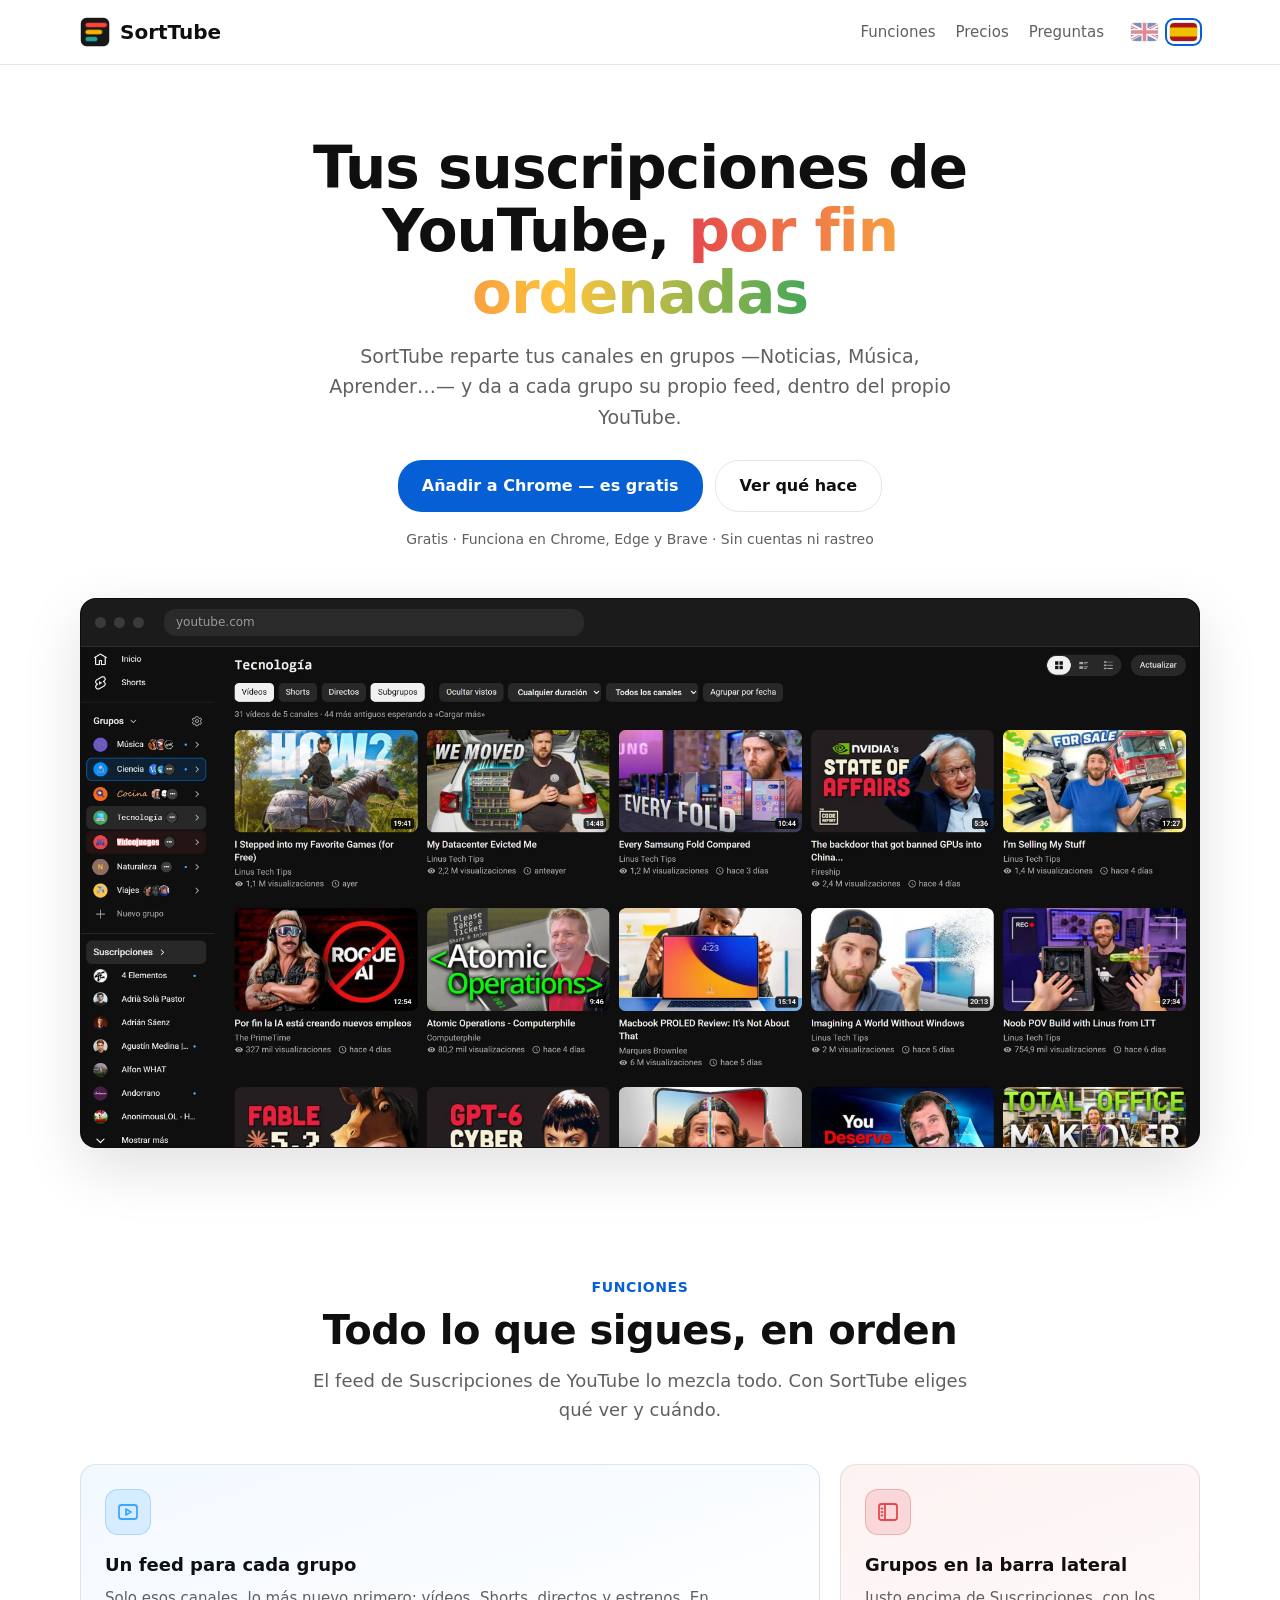
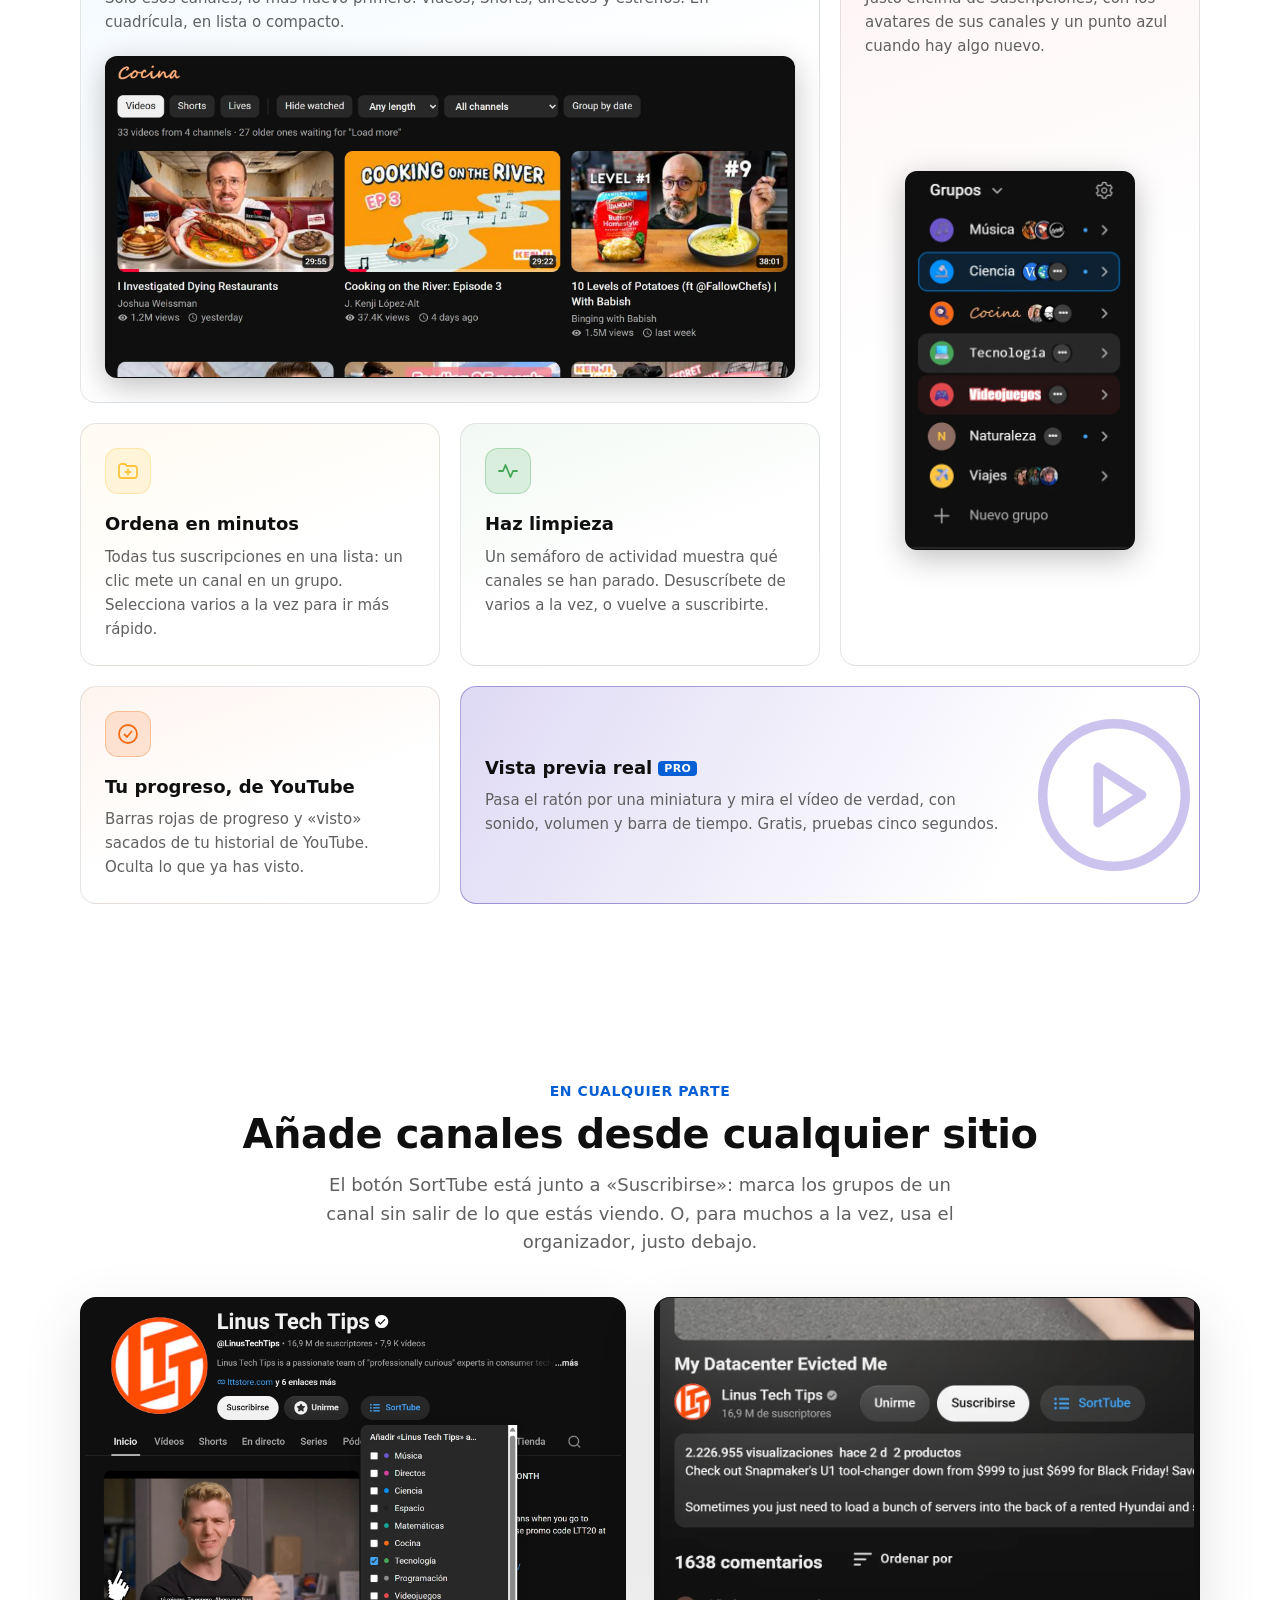
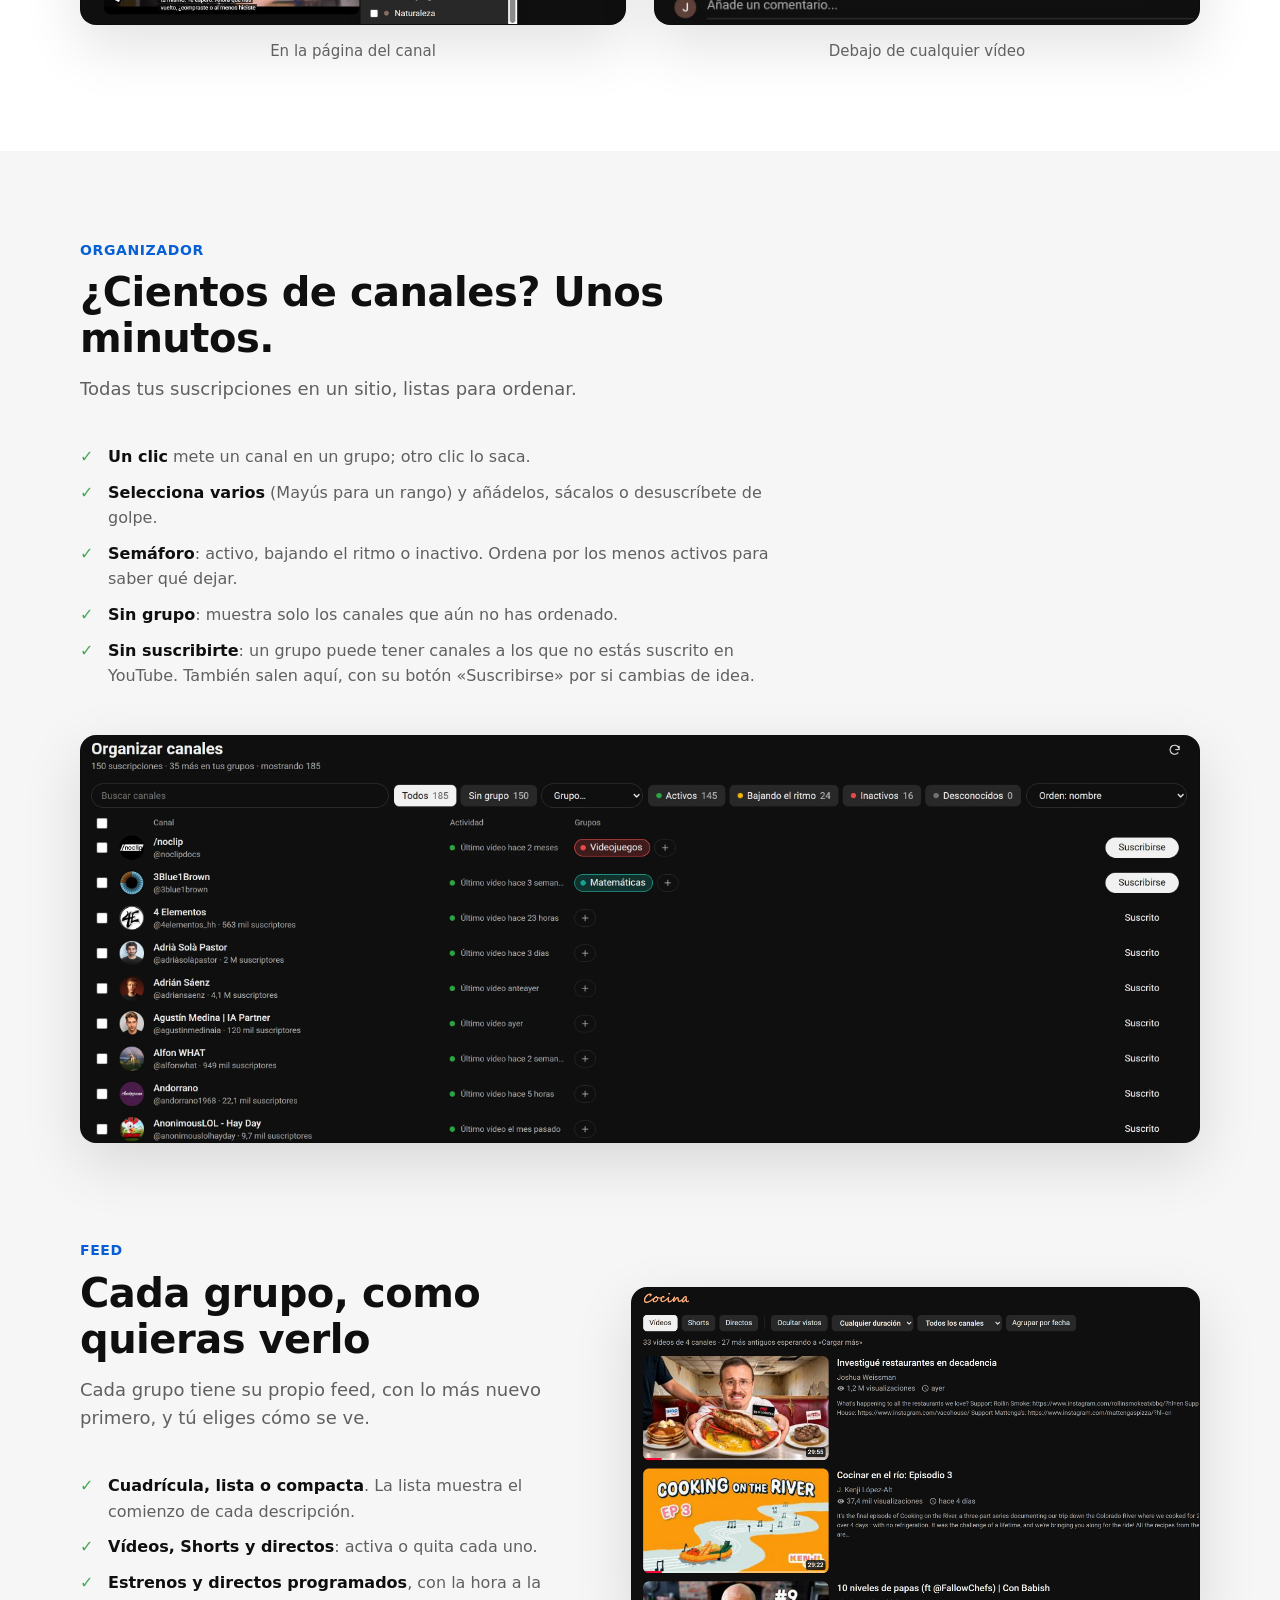
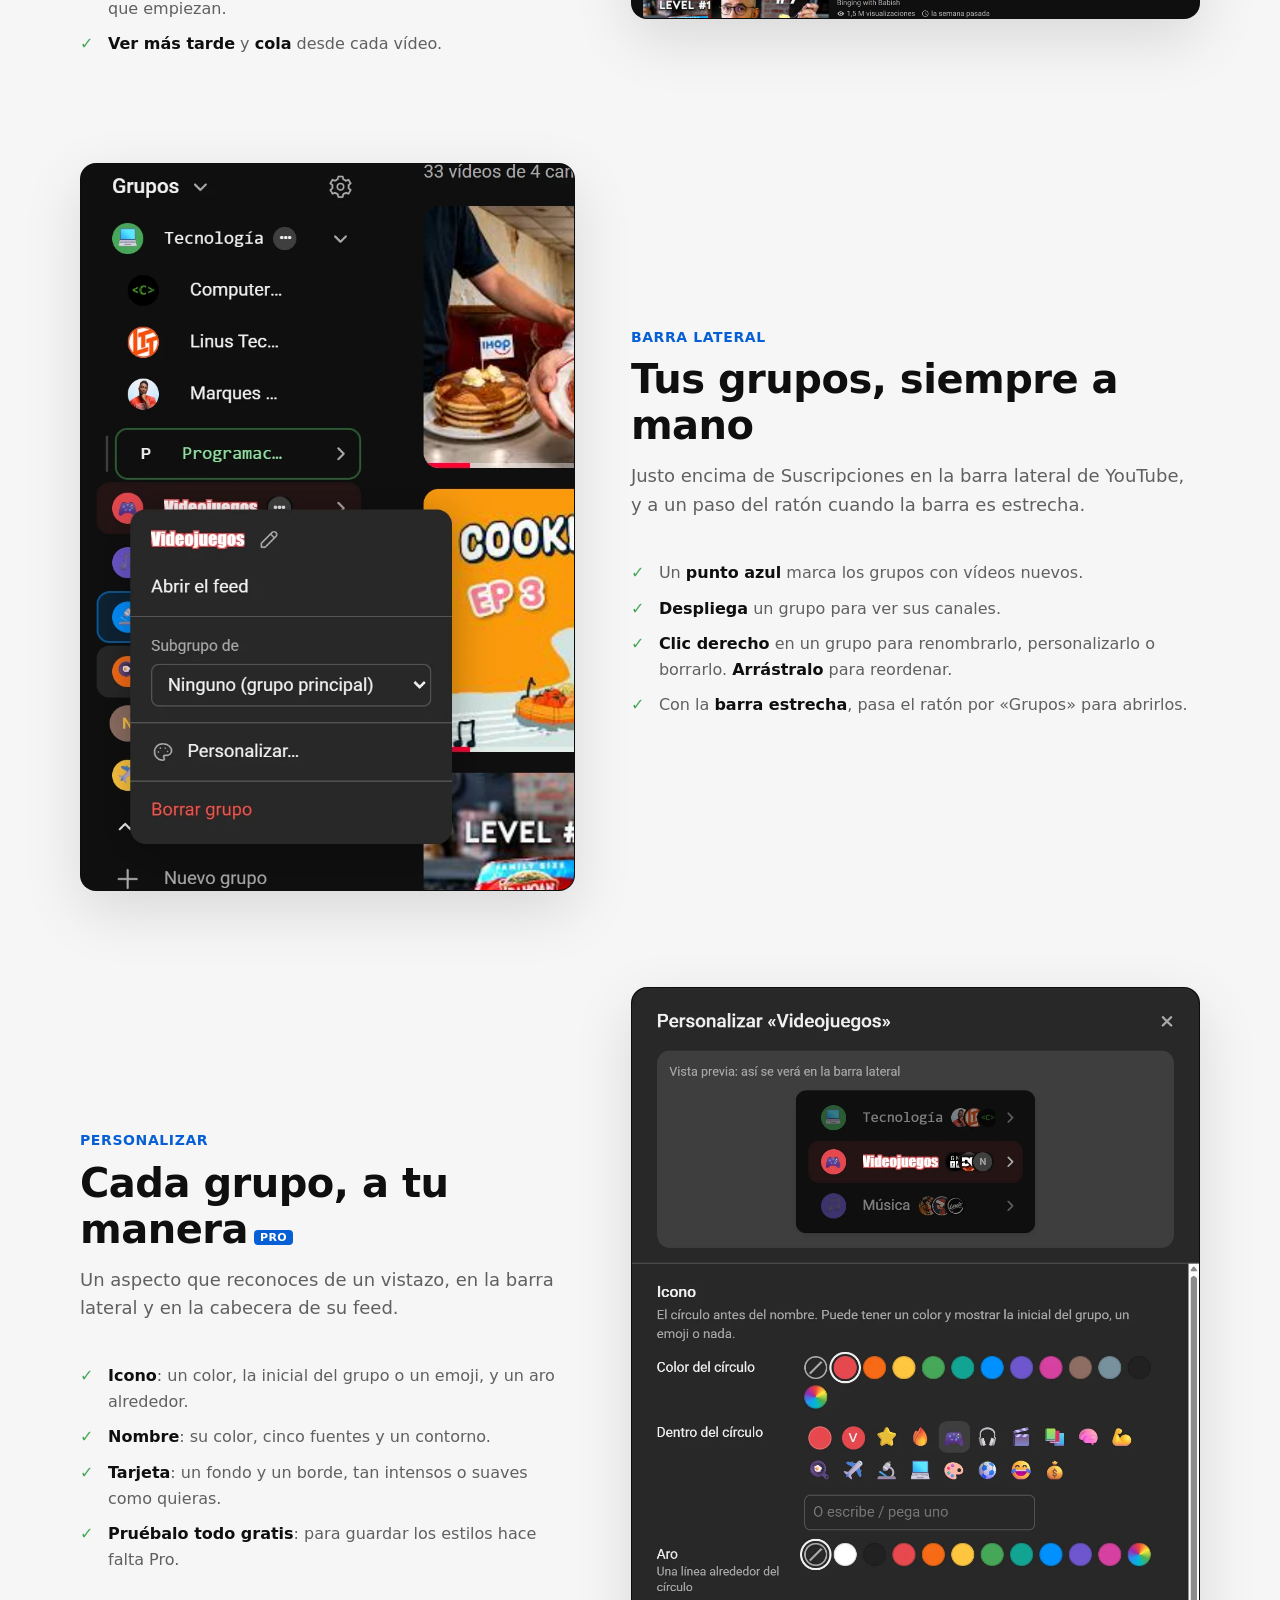
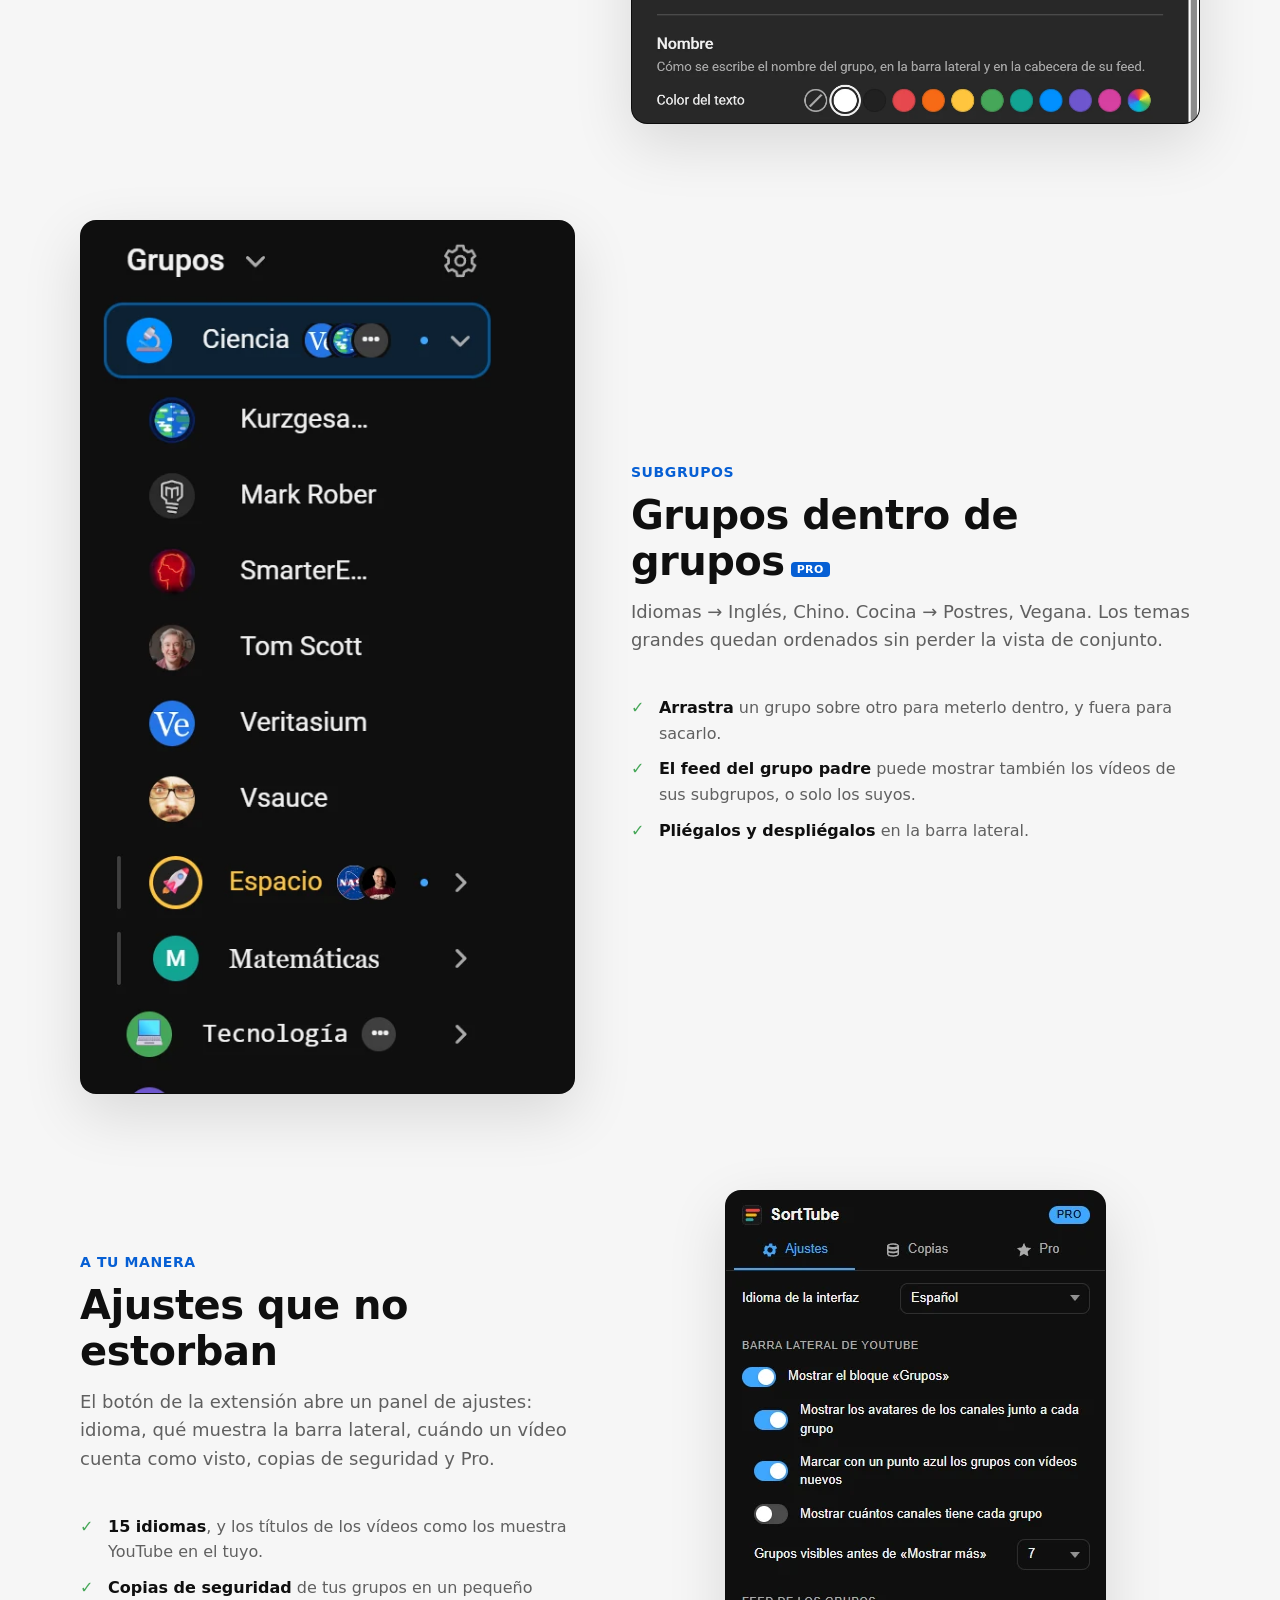
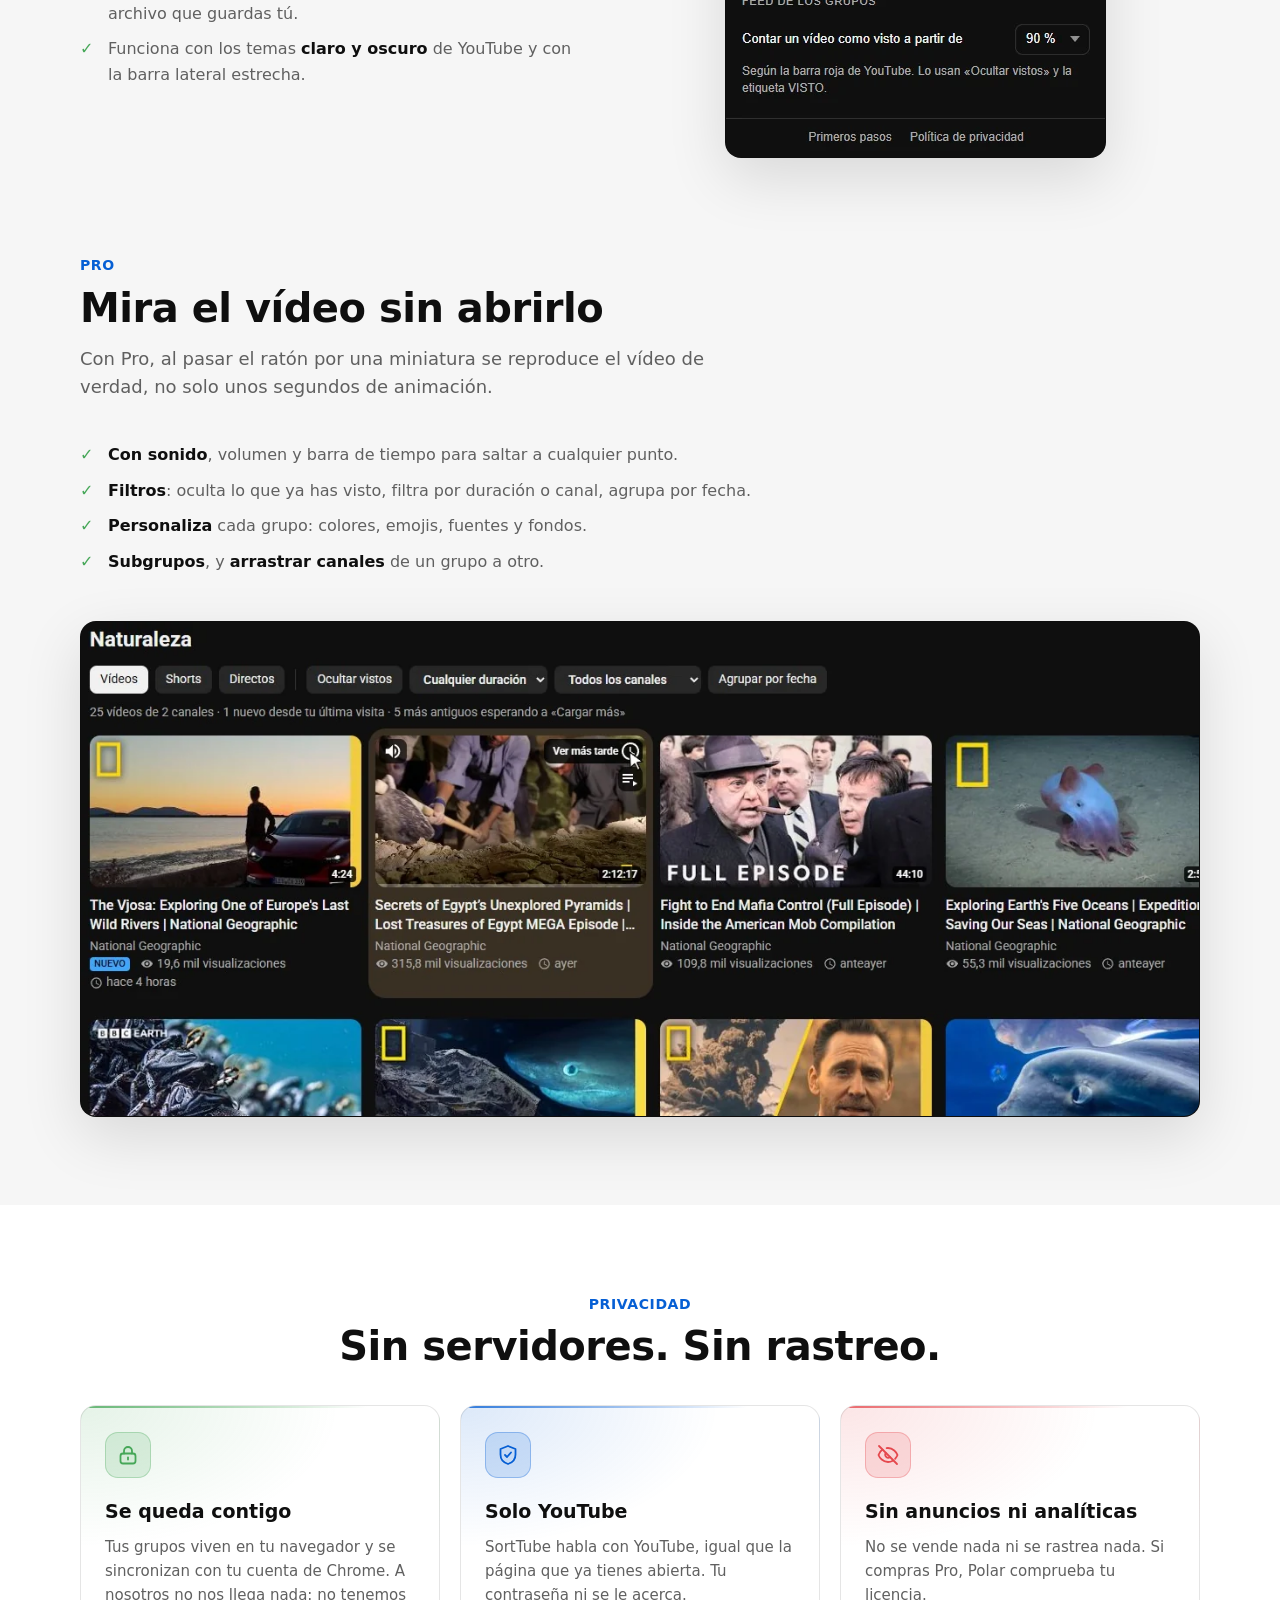
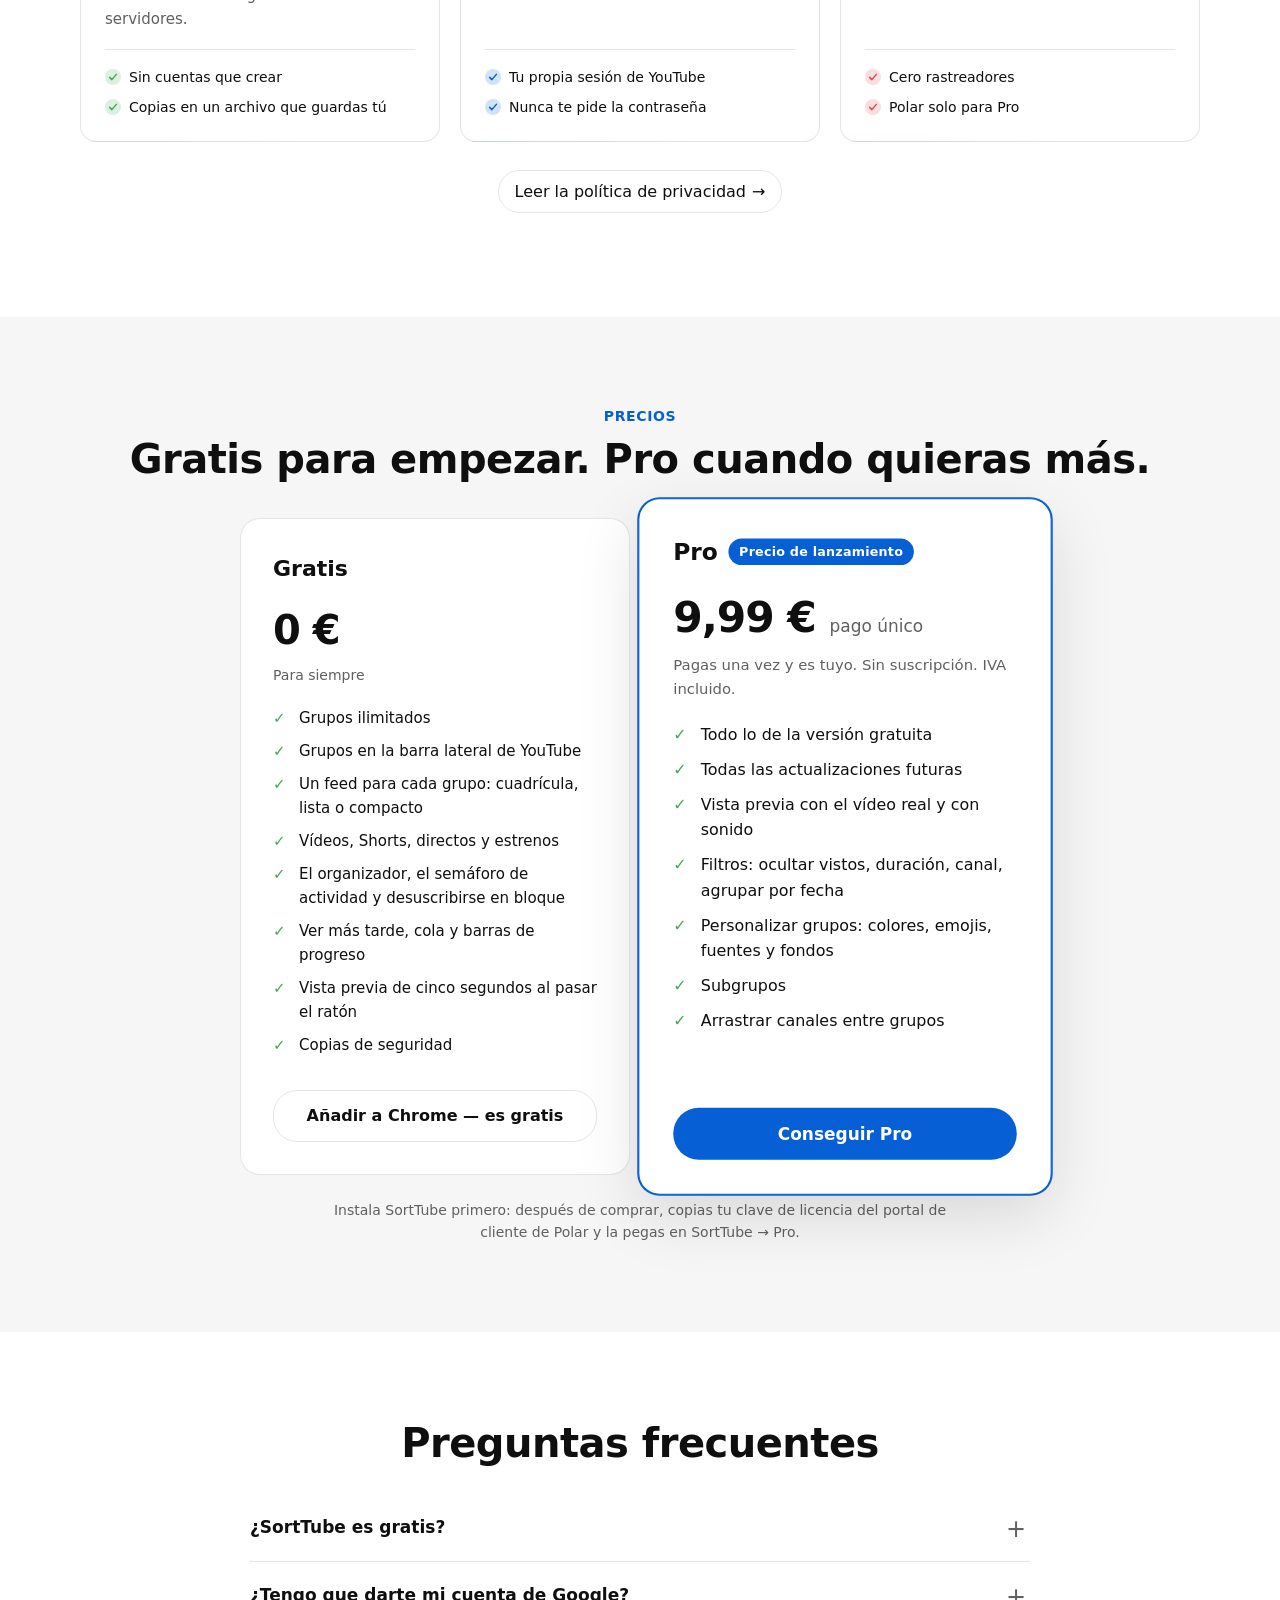
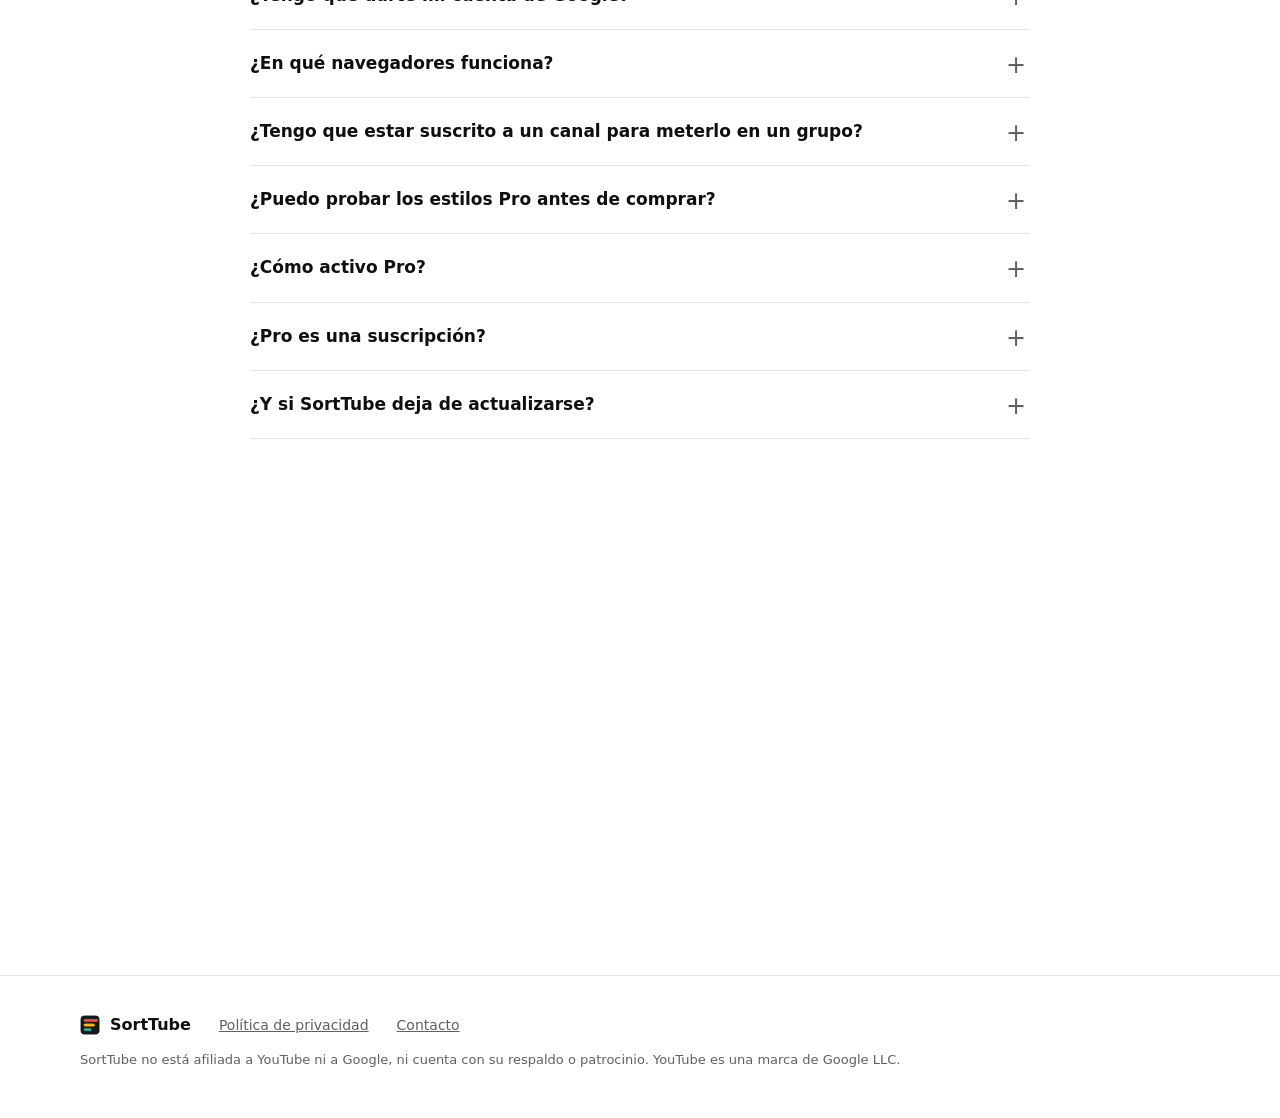
==== commit 24461484: "Add files via upload" ====
--- a/es/index.html
+++ b/es/index.html
@@ -38,7 +38,7 @@
           <h1>Tus suscripciones de YouTube, <em>por fin ordenadas</em></h1>
           <p class="lead">SortTube reparte tus canales en grupos —Noticias, Música, Aprender…— y da a cada grupo su propio feed, dentro del propio YouTube.</p>
           <div class="actions">
-            <span class="btn soon">Muy pronto en la Chrome Web Store</span>
+            <a class="btn primary" href="https://chromewebstore.google.com/detail/sorttube/mfifnegbjaopjaigdodmpoejmfbdalpd" target="_blank" rel="noopener">Añadir a Chrome — es gratis</a>
             <a class="btn ghost" href="#features">Ver qué hace</a>
           </div>
           <p class="small">Gratis · Funciona en Chrome, Edge y Brave · Sin cuentas ni rastreo</p>
@@ -225,7 +225,7 @@
               <div class="price">0 €</div>
               <p class="note">Para siempre</p>
               <ul><li>Grupos ilimitados</li><li>Grupos en la barra lateral de YouTube</li><li>Un feed para cada grupo: cuadrícula, lista o compacto</li><li>Vídeos, Shorts, directos y estrenos</li><li>El organizador, el semáforo de actividad y desuscribirse en bloque</li><li>Ver más tarde, cola y barras de progreso</li><li>Vista previa de cinco segundos al pasar el ratón</li><li>Copias de seguridad</li></ul>
-              <span class="btn soon">Muy pronto en la Chrome Web Store</span>
+              <a class="btn ghost" href="https://chromewebstore.google.com/detail/sorttube/mfifnegbjaopjaigdodmpoejmfbdalpd" target="_blank" rel="noopener">Añadir a Chrome — es gratis</a>
             </div>
             <div class="plan pro">
               <h3>Pro <span class="badge">Precio de lanzamiento</span></h3>
@@ -260,7 +260,7 @@
       <div class="final">
         <div class="wrap">
           <h2>Pon orden en YouTube</h2>
-          <span class="btn soon">Muy pronto en la Chrome Web Store</span>
+          <a class="btn primary" href="https://chromewebstore.google.com/detail/sorttube/mfifnegbjaopjaigdodmpoejmfbdalpd" target="_blank" rel="noopener">Añadir a Chrome — es gratis</a>
         </div>
       </div>
     </main>
